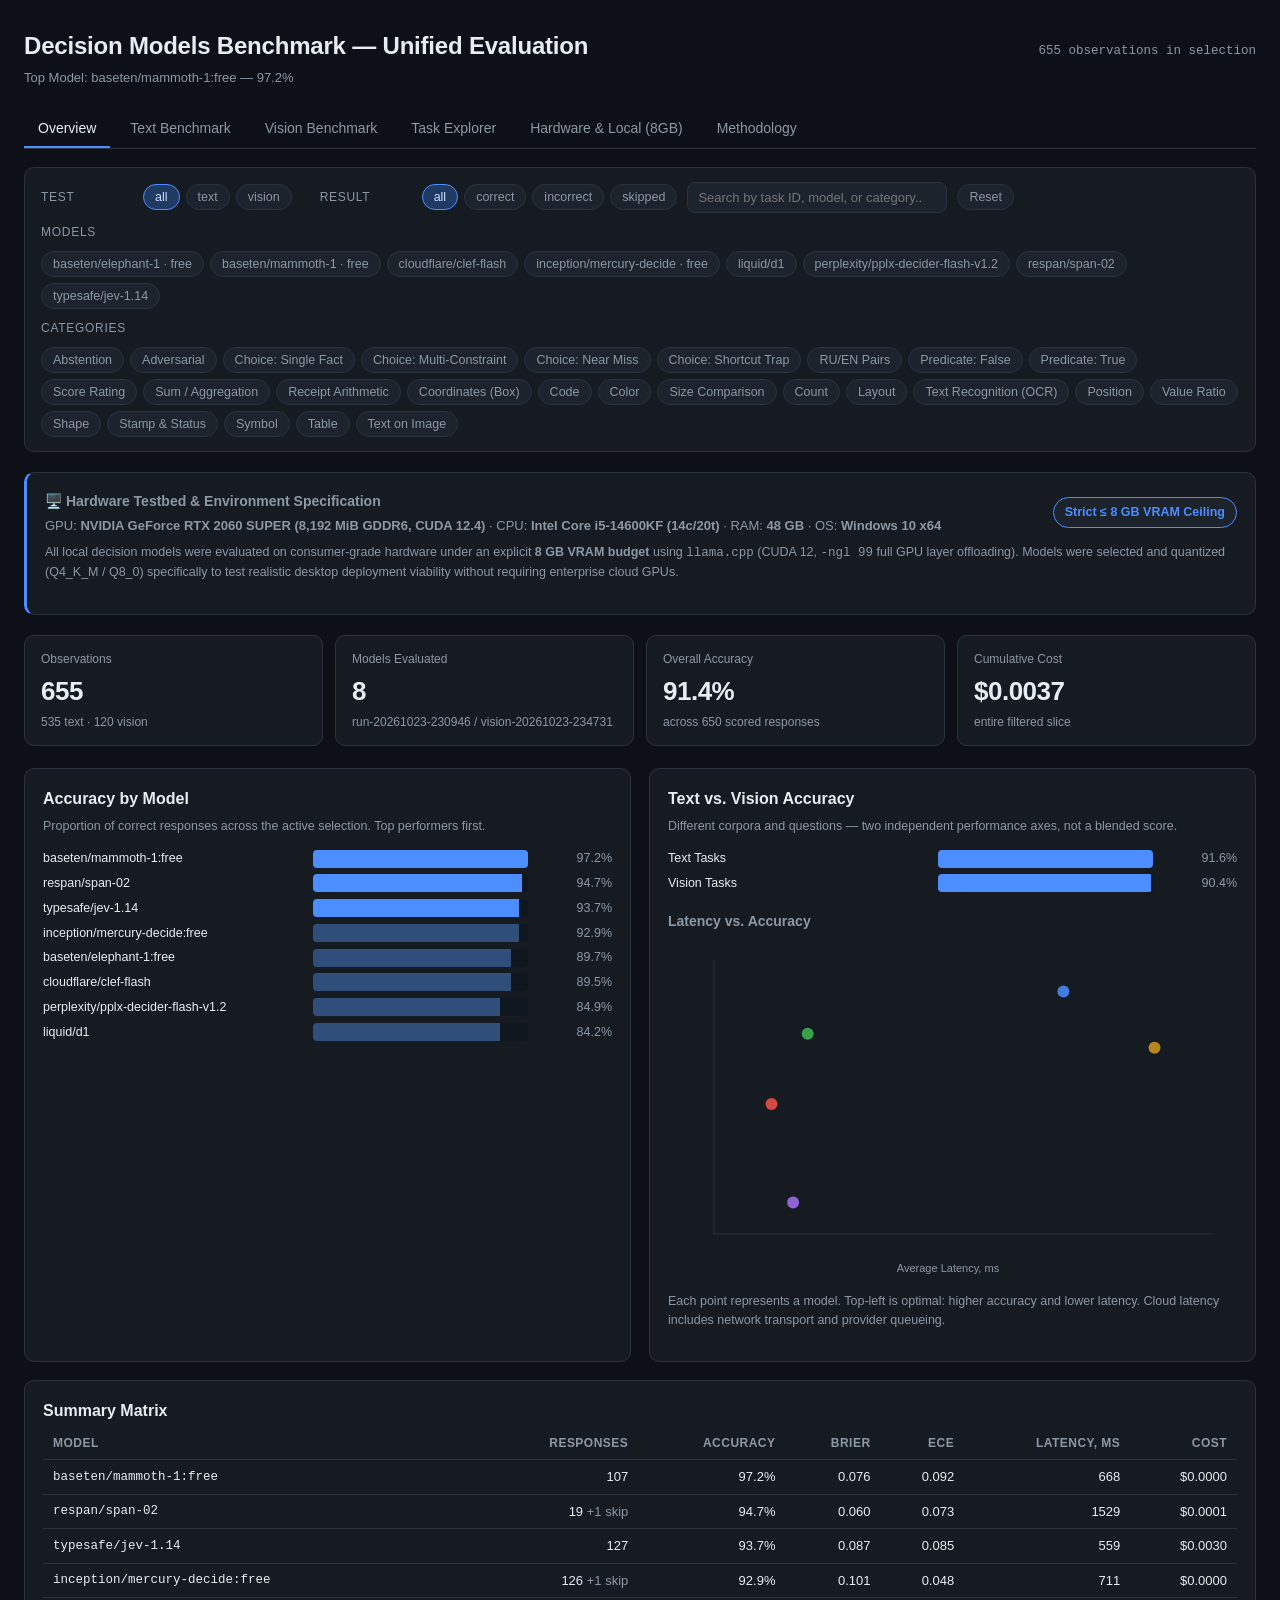
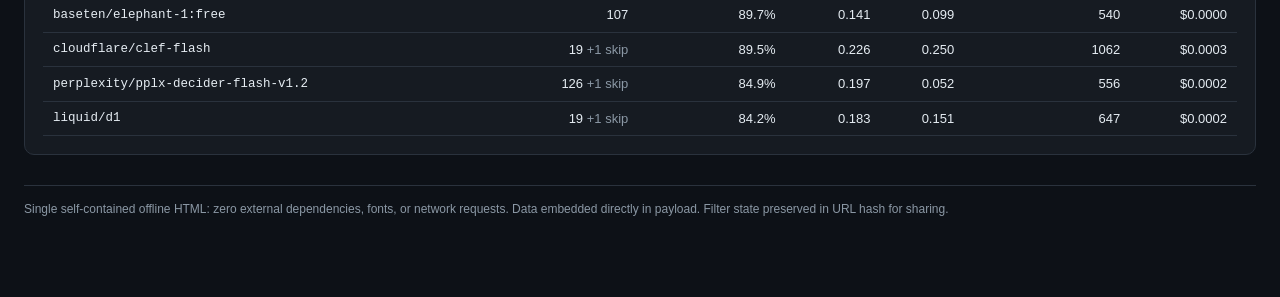
==== reports/index.html @ 8a58cbc9 "docs: correct OS specification to Windows 10 x64" ====
<!DOCTYPE html>
<html lang="en">
<head>
<meta charset="utf-8">
<meta name="viewport" content="width=device-width, initial-scale=1">
<title>Decision Models Benchmark — Evaluation Report</title>
<style>
:root {
  --bg: #0d1117;
  --panel: #161b22;
  --panel-2: #1c232c;
  --line: #2a323d;
  --text: #e6edf3;
  --muted: #8b98a5;
  --accent: #4c8dff;
  --good: #3fb950;
  --warn: #d29922;
  --bad: #f85149;
  --radius: 10px;
}

* { box-sizing: border-box; }

html, body {
  margin: 0;
  padding: 0;
  background: var(--bg);
  color: var(--text);
  font: 14px/1.5 -apple-system, "Segoe UI", Roboto, Arial, sans-serif;
}

a { color: var(--accent); }

.wrap { max-width: 1360px; margin: 0 auto; padding: 28px 24px 80px; }

header.top { display: flex; flex-wrap: wrap; gap: 16px; align-items: baseline; justify-content: space-between; }
h1 { font-size: 24px; margin: 0 0 4px; letter-spacing: -0.2px; }
.sub { color: var(--muted); font-size: 13px; }
.mono { font-family: ui-monospace, Consolas, monospace; font-size: 12.5px; }

nav.tabs { display: flex; flex-wrap: wrap; gap: 6px; margin: 22px 0 18px; border-bottom: 1px solid var(--line); }
nav.tabs button {
  background: none; border: 0; color: var(--muted); padding: 10px 14px;
  cursor: pointer; font-size: 14px; border-bottom: 2px solid transparent;
}
nav.tabs button:hover { color: var(--text); }
nav.tabs button.active { color: var(--text); border-bottom-color: var(--accent); }

section.view { display: none; }
section.view.active { display: block; }

.filters {
  background: var(--panel); border: 1px solid var(--line); border-radius: var(--radius);
  padding: 14px 16px; margin-bottom: 20px;
}
.frow { display: flex; flex-wrap: wrap; gap: 10px; align-items: center; margin-bottom: 10px; }
.frow:last-child { margin-bottom: 0; }
.flabel { color: var(--muted); font-size: 12px; text-transform: uppercase; letter-spacing: .06em; min-width: 92px; }

.chip {
  border: 1px solid var(--line); background: var(--panel-2); color: var(--muted);
  padding: 5px 11px; border-radius: 999px; cursor: pointer; font-size: 12.5px;
}
.chip:hover { color: var(--text); border-color: #3b4652; }
.chip.on { background: #1f3a63; border-color: var(--accent); color: #cfe0ff; }

input[type=search], select {
  background: var(--panel-2); border: 1px solid var(--line); color: var(--text);
  border-radius: 8px; padding: 7px 10px; font-size: 13px; outline: none;
}
input[type=search] { min-width: 260px; }
input[type=search]:focus { border-color: var(--accent); }

.kpis { display: grid; grid-template-columns: repeat(auto-fit, minmax(190px, 1fr)); gap: 12px; margin-bottom: 22px; }
.kpi { background: var(--panel); border: 1px solid var(--line); border-radius: var(--radius); padding: 14px 16px; }
.kpi .k { color: var(--muted); font-size: 12px; }
.kpi .v { font-size: 26px; font-weight: 600; margin-top: 4px; letter-spacing: -0.5px; }
.kpi .n { color: var(--muted); font-size: 12px; margin-top: 2px; }

.card { background: var(--panel); border: 1px solid var(--line); border-radius: var(--radius); padding: 18px; margin-bottom: 18px; }
.card h2 { font-size: 16px; margin: 0 0 4px; }
.card h3 { font-size: 14px; margin: 18px 0 8px; color: var(--muted); font-weight: 600; }
.card p.note { color: var(--muted); font-size: 12.5px; margin: 6px 0 14px; }

table { width: 100%; border-collapse: collapse; font-size: 13px; }
th, td { text-align: left; padding: 7px 10px; border-bottom: 1px solid var(--line); white-space: nowrap; }
th { color: var(--muted); font-weight: 600; font-size: 12px; text-transform: uppercase; letter-spacing: .04em; }
td.num, th.num { text-align: right; font-variant-numeric: tabular-nums; }
tr:hover td { background: #1a212a; }
.table-scroll { overflow-x: auto; }

.bar-row { display: grid; grid-template-columns: 260px 1fr 74px; gap: 10px; align-items: center; margin: 6px 0; }
.bar-label { color: var(--text); font-size: 12.5px; overflow: hidden; text-overflow: ellipsis; }
.bar-track { background: #10161d; border-radius: 4px; height: 18px; overflow: hidden; }
.bar-fill { height: 100%; background: linear-gradient(90deg, #2f6fde, #4c8dff); }
.bar-val { text-align: right; font-variant-numeric: tabular-nums; color: var(--muted); font-size: 12.5px; }

.pill { display: inline-block; padding: 2px 9px; border-radius: 999px; font-size: 11.5px; border: 1px solid transparent; }
.pill.ok { background: #10331b; color: #56d364; border-color: #1f6f34; }
.pill.fail { background: #3a1416; color: #ff7b72; border-color: #7a2126; }
.pill.skip { background: #2b2b1a; color: #d29922; border-color: #5a4a1a; }
.pill.neutral { background: #1c232c; color: var(--muted); border-color: var(--line); }

.claims-grid { display: grid; gap: 10px; }
.claim { border: 1px solid var(--line); border-radius: var(--radius); padding: 14px 16px; background: var(--panel-2); }
.claim .q { font-size: 13.5px; margin-bottom: 8px; }
.claim .q::before { content: "«"; color: var(--muted); }
.claim .q::after { content: "»"; color: var(--muted); }
.claim .ev { color: var(--muted); font-size: 12.5px; }
.claim .head { display: flex; gap: 10px; align-items: center; margin-bottom: 8px; flex-wrap: wrap; }

.legend { display: flex; gap: 14px; flex-wrap: wrap; color: var(--muted); font-size: 12px; margin-top: 8px; }
.legend i { display: inline-block; width: 10px; height: 10px; border-radius: 2px; margin-right: 5px; }

.two-col { display: grid; grid-template-columns: 1fr 1fr; gap: 18px; }
@media (max-width: 980px) { .two-col { grid-template-columns: 1fr; } .bar-row { grid-template-columns: 150px 1fr 64px; } }

.hm { font-variant-numeric: tabular-nums; text-align: center; border-radius: 3px; }
.hm-wrap td { padding: 5px 8px; }

.hm2 { width: 100%; table-layout: auto; }
.hm2 th { white-space: nowrap; padding: 8px 10px; }
.hm2 td { padding: 6px 10px; border-bottom: 1px solid var(--line); }
.hm2 td.hm-cat { color: var(--text); font-weight: 500; white-space: nowrap; width: 34%; }
.hm2 td.hm { text-align: center; font-variant-numeric: tabular-nums; color: #eef3f8; min-width: 64px; }
.hm2 td.hm-empty { color: var(--muted); background: transparent; }
.hm2 td.hm-avg { text-align: center; color: var(--muted); background: rgba(255,255,255,.03); font-weight: 600; }
.hm2 tbody tr:hover td { background-color: rgba(255,255,255,.04); }

.vtasks { display: grid; grid-template-columns: repeat(auto-fill, minmax(340px, 1fr)); gap: 14px; }
.vtask { background: var(--panel-2); border: 1px solid var(--line); border-radius: var(--radius); padding: 12px; }
.vtask img { width: 100%; display: block; border-radius: 6px; border: 1px solid var(--line); background: #fff; }
.vhead { display: flex; gap: 8px; align-items: center; margin-bottom: 8px; flex-wrap: wrap; }
.vq { font-size: 13px; margin: 10px 0 4px; }
.vgold { font-size: 12.5px; color: var(--muted); margin-bottom: 8px; }
.vgold b { color: var(--text); }
.vres { display: flex; flex-direction: column; gap: 3px; border-top: 1px solid var(--line); padding-top: 8px; }
.vrow { display: grid; grid-template-columns: 1fr 24px 40px 1.1fr; gap: 6px; align-items: center; font-size: 12px; }
.vm { color: var(--muted); overflow: hidden; text-overflow: ellipsis; white-space: nowrap; }
.vc { text-align: right; color: var(--muted); font-variant-numeric: tabular-nums; }
.vp { color: #c9d4df; font-size: 11.5px; overflow: hidden; text-overflow: ellipsis; white-space: nowrap; }

ul.tight { margin: 8px 0 0 18px; padding: 0; }
ul.tight li { margin: 4px 0; color: #c9d4df; }

footer { color: var(--muted); font-size: 12px; margin-top: 30px; border-top: 1px solid var(--line); padding-top: 14px; }

</style>
</head>
<body>
<div class="wrap">

  <header class="top">
    <div>
      <h1>Decision Models Benchmark — Unified Evaluation</h1>
      <div class="sub" id="overview-sub">107 Text &amp; 20 Vision Tasks · Cloud API vs. Local llama.cpp (8 GB VRAM Budget)</div>
    </div>
    <div class="sub mono" id="f-summary"></div>
  </header>

  <nav class="tabs">
    <button data-view="overview" class="active">Overview</button>
    <button data-view="text">Text Benchmark</button>
    <button data-view="vision">Vision Benchmark</button>
    <button data-view="explore">Task Explorer</button>
    <button data-view="local">Hardware &amp; Local (8GB)</button>
    <button data-view="methods">Methodology</button>
  </nav>

  <div class="filters">
    <div class="frow"><span class="flabel">Test</span><div id="f-test" style="display:flex;gap:6px;flex-wrap:wrap"></div>
      <span class="flabel" style="margin-left:18px">Result</span><div id="f-out" style="display:flex;gap:6px;flex-wrap:wrap"></div>
      <input type="search" id="f-q" placeholder="Search by task ID, model, or category...">
      <button class="chip" id="f-reset">Reset</button>
    </div>
    <div class="frow"><span class="flabel">Models</span><div id="f-models" style="display:flex;gap:6px;flex-wrap:wrap"></div></div>
    <div class="frow"><span class="flabel">Categories</span><div id="f-cats" style="display:flex;gap:6px;flex-wrap:wrap"></div></div>
  </div>

  <!-- ------------------------------------------------------------- overview -->
  <section class="view active" id="v-overview">
    <!-- Hardware Specification Callout -->
    <div class="card" style="margin-bottom: 20px; border-left: 3px solid var(--accent)">
      <div style="display:flex;justify-content:space-between;align-items:center;flex-wrap:wrap;gap:12px">
        <div>
          <h3 style="margin:0 0 4px">🖥️ Hardware Testbed &amp; Environment Specification</h3>
          <div class="sub">GPU: <b>NVIDIA GeForce RTX 2060 SUPER (8,192 MiB GDDR6, CUDA 12.4)</b> · CPU: <b>Intel Core i5-14600KF (14c/20t)</b> · RAM: <b>48 GB</b> · OS: <b>Windows 10 x64</b></div>
        </div>
        <span class="chip" style="border-color:var(--accent);color:var(--accent);font-weight:600">Strict ≤ 8 GB VRAM Ceiling</span>
      </div>
      <p class="note" style="margin-top:8px">All local decision models were evaluated on consumer-grade hardware under an explicit <b>8 GB VRAM budget</b> using <code>llama.cpp</code> (CUDA 12, <code>-ngl 99</code> full GPU layer offloading). Models were selected and quantized (Q4_K_M / Q8_0) specifically to test realistic desktop deployment viability without requiring enterprise cloud GPUs.</p>
    </div>

    <div class="kpis" id="kpis"></div>
    <div class="two-col">
      <div class="card">
        <h2>Accuracy by Model</h2>
        <p class="note">Proportion of correct responses across the active selection. Top performers first.</p>
        <div id="chart-acc"></div>
      </div>
      <div class="card">
        <h2>Text vs. Vision Accuracy</h2>
        <p class="note">Different corpora and questions — two independent performance axes, not a blended score.</p>
        <div id="chart-test"></div>
        <h3>Latency vs. Accuracy</h3>
        <div id="scatter"></div>
      </div>
    </div>
    <div class="card">
      <h2>Summary Matrix</h2>
      <div id="table-models"></div>
    </div>
  </section>

  <!-- ----------------------------------------------------------------- text -->
  <section class="view" id="v-text">
    <div class="card">
      <h2>Text Model Summary: Cloud &amp; Local</h2>
      <p class="note">Direct comparison of 5 cloud and 10 local models on an identical 107-task corpus. Local models are marked as (local) and benchmarked on RTX 2060 SUPER 8GB.</p>
      <div id="text-models-table"></div>
    </div>
    <div class="card">
      <h2>Category Reference</h2>
      <p class="note">Each category isolates a specific decision primitive or failure mode rather than a broad subject topic.</p>
      <div id="catkey"></div>
    </div>
    <div class="card">
      <div style="display:flex;justify-content:space-between;align-items:center;flex-wrap:wrap;gap:10px;margin-bottom:8px">
        <h2 style="margin:0">Accuracy by Category (Heatmap)</h2>
        <div id="heat-filter" style="display:flex;gap:6px"></div>
      </div>
      <p class="note">Cell numbers indicate percentage accuracy; background saturation indicates relative score. Cloud and local models aligned side-by-side.</p>
      <div id="heat"></div>
    </div>
    <div class="two-col">
      <div class="card">
        <h2>Probability Calibration</h2>
        <div id="calib"></div>
      </div>
      <div class="card">
        <h2>Score Axis: Deviation from Rubric</h2>
        <div id="bias"></div>
        <p class="note">Models consistently demonstrate a 0.1–0.3 level bias toward the center of the ordinal 0–4 scale.</p>
      </div>
    </div>
    <div class="card">
      <h2>Paired Model Comparisons (Bootstrap)</h2>
      <div id="cmp"></div>
    </div>
  </section>

  <!-- --------------------------------------------------------------- vision -->
  <section class="view" id="v-vision">
    <div class="card">
      <div style="display:flex;justify-content:space-between;align-items:center;flex-wrap:wrap;gap:10px;margin-bottom:8px">
        <h2 style="margin:0">Vision Models Summary</h2>
        <div id="vmodels-filter" style="display:flex;gap:6px"></div>
      </div>
      <p class="note">6 cloud and 6 local models evaluated on 20 ladder tasks. Local models are labeled (local). "+1 skip" denotes the box-coordinates task (supported only by Jev).</p>
      <div id="vmodels"></div>
    </div>
    <div class="two-col">
      <div class="card">
        <h2>Accuracy across Ladder Levels</h2>
        <p class="note">L1 (single salient object) through L5 (dense scene reasoning, code bug, arithmetic). Direct cloud vs. local comparison.</p>
        <div id="vlvl"></div>
      </div>
      <div class="card">
        <h2>Box Coordinate Primitive</h2>
        <div id="box"></div>
        <p class="note">Intersection over Union (IoU) evaluated against exact synthetic ground truth coordinates.</p>
      </div>
    </div>
    <div class="card">
      <h2>Visual Task Inspection Cards</h2>
      <p class="note">Under each image: prompt question, ground truth answer, and individual model predictions: ✓/✗, confidence, and error output.</p>
      <div class="vtasks" id="vtasks"></div>
    </div>
    <div class="card">
      <h2>Empirical Task Difficulty</h2>
      <div id="vdiff"></div>
    </div>
  </section>

  <!-- -------------------------------------------------------------- explore -->
  <section class="view" id="v-explore">
    <div class="card">
      <h2>All Observations</h2>
      <p class="note" id="explore-count"></p>
      <div id="explore-table"></div>
    </div>
  </section>

  <!-- ---------------------------------------------------------------- local -->
  <section class="view" id="v-local">
    <div class="card">
      <h2>Local Deployment: 10 Models on RTX 2060 SUPER (8 GB VRAM Limit)</h2>
      <p class="note">Evaluated on identical corpora (107 text + 20 vision tasks) using <code>llama.cpp</code> (CUDA 12 build, offloading all layers with <code>-ngl 99</code>). GPU warmed up prior to measurements, cold runs excluded. Accuracy is deterministic; wall-clock latency measured under dedicated GPU load.</p>
      <div id="local-table"></div>
    </div>
    <div class="two-col">
      <div class="card">
        <h2>Local Text Accuracy &amp; VRAM</h2>
        <div id="local-chart"></div>
      </div>
      <div class="card">
        <h2>Local Vision Accuracy &amp; VRAM</h2>
        <div id="local-vchart"></div>
      </div>
    </div>
    <div class="card">
      <h2>Cloud Baselines on the Same Corpora</h2>
      <div id="local-cloud"></div>
      <p class="note">Text ceiling: 0.972 (mammoth-1) vs. best local 0.869 (vllm-d3-flash, −10.3 pp). Vision ceiling: 0.947 (span-02 / pplx-decider) vs. best local 0.895 (vllm-d3-flash / Clef-Flash, −5.2 pp). Local models incur zero token costs, complete data privacy, and predictable low-latency inference.</p>
    </div>
  </section>

  <!-- -------------------------------------------------------------- methods -->
  <section class="view" id="v-methods">
    <div class="card">
      <h2>Evaluation Metrics</h2>
      <ul class="tight">
        <li><b>Accuracy</b> — proportion of tasks where the argmax selected option matched the ground truth label. For binary predicates (noul), threshold is 0.5; for ordinal scores, rounded to the nearest level.</li>
        <li><b>Brier Score</b> — mean squared error across the full probability distribution vector.</li>
        <li><b>Expected Calibration Error (ECE)</b> — 10-bin weighted absolute gap between model confidence and empirical accuracy.</li>
        <li><b>p(gold)</b> — probability mass allocated to the true gold option (directly informs Brier and NLL).</li>
        <li><b>Latency (p50)</b> — end-to-end wall-clock latency in milliseconds. Cloud metrics include OpenRouter transport and provider queueing; local metrics measure dedicated GPU inference.</li>
        <li><b>Cost</b> — cumulative cost based on reported token usage.</li>
      </ul>
      <h3>Limitations &amp; Boundary Conditions</h3>
      <ul class="tight">
        <li>Text Corpus: 107 tasks. A difference under ~10 percentage points is not statistically resolvable at n=107 (paired bootstrap CIs are reported).</li>
        <li>Vision Corpus: 20 ladder tasks (4 per level). Each task represents 25% of its level score.</li>
        <li>Local Hardware Limit: Tested strictly within an 8 GB VRAM budget on consumer hardware.</li>
        <li>Ground truth labels are analytically authored with written rationales, not crowdsourced.</li>
        <li>Third-party leaderboard scores (Jev Decision Index, S1MB) measure different splits and cannot be directly equated with argmax task accuracy.</li>
      </ul>
    </div>
    <div class="card">
      <h2>Self-Verification Suite</h2>
      <div id="verify"></div>
    </div>
    <div class="card">
      <h2>OpenRouter Decision Models Catalog</h2>
      <div id="catalog"></div>
    </div>
    <div class="card">
      <h2>Data Provenance &amp; Hashes</h2>
      <div id="meta"></div>
    </div>
  </section>

  <footer>
    Single self-contained offline HTML: zero external dependencies, fonts, or network requests. Data embedded directly in payload. Filter state preserved in URL hash for sharing.
  </footer>
</div>

<script id="payload" type="application/json">{"meta":{"built_at":"2026-10-23T23:48:21","sources":{"text":"run-20261023-230946","vision":"vision-20261023-234731"},"source_sha256":{"text_raw":"dc46e6674f87af96","vision_raw":"4a0388405c57bce9"},"counts":{"observations":655,"models":8,"tasks":127}},"models":[{"slug":"baseten/elephant-1:free","test":"text","tier":"free","price_in":0.0,"modalities":["text"],"ctx":16384},{"slug":"baseten/mammoth-1:free","test":"text","tier":"free","price_in":0.0,"modalities":["text"],"ctx":16384},{"slug":"cloudflare/clef-flash","test":"vision","tier":"paid","price_in":3.8e-08,"modalities":["text","image"],"ctx":24576},{"slug":"inception/mercury-decide:free","test":"text","tier":"free","price_in":0.0,"modalities":["text","image"],"ctx":65536},{"slug":"liquid/d1","test":"vision","tier":"paid","price_in":2e-08,"modalities":["text","image"],"ctx":65536},{"slug":"perplexity/pplx-decider-flash-v1.2","test":"text","tier":"paid","price_in":1e-08,"modalities":["text","image"],"ctx":262144},{"slug":"respan/span-02","test":"vision","tier":"paid","price_in":1e-08,"modalities":["text","image"],"ctx":131072},{"slug":"typesafe/jev-1.14","test":"text","tier":"paid","price_in":4.2e-08,"modalities":["text","image"],"ctx":262144}],"observations":[{"id":"text|baseten/elephant-1:free|AB-001","test":"text","model":"baseten/elephant-1:free","task":"AB-001","cat":"abstention","level":0,"lang":"ru","diff":"hard","ok":0,"p":0.171638,"b":1.078574,"conf":0.452399,"lat":563.0,"cost":0.0,"skip":false,"pred":"partial_data","gold":"insufficient_data"},{"id":"text|baseten/elephant-1:free|AB-002","test":"text","model":"baseten/elephant-1:free","task":"AB-002","cat":"abstention","level":0,"lang":"ru","diff":"hard","ok":1,"p":0.888718,"b":0.021329,"conf":0.851624,"lat":500.0,"cost":0.0,"skip":false,"pred":"insufficient_data","gold":"insufficient_data"},{"id":"text|baseten/elephant-1:free|AB-003","test":"text","model":"baseten/elephant-1:free","task":"AB-003","cat":"abstention","level":0,"lang":"ru","diff":"hard","ok":1,"p":0.927705,"b":0.00719,"conf":0.903606,"lat":532.0,"cost":0.0,"skip":false,"pred":"insufficient_data","gold":"insufficient_data"},{"id":"text|baseten/elephant-1:free|AB-004","test":"text","model":"baseten/elephant-1:free","task":"AB-004","cat":"abstention","level":0,"lang":"ru","diff":"hard","ok":1,"p":0.990165,"b":0.00013,"conf":0.986887,"lat":562.0,"cost":0.0,"skip":false,"pred":"insufficient_data","gold":"insufficient_data"},{"id":"text|baseten/elephant-1:free|AB-005","test":"text","model":"baseten/elephant-1:free","task":"AB-005","cat":"abstention","level":0,"lang":"ru","diff":"hard","ok":1,"p":0.967544,"b":0.001583,"conf":0.951315,"lat":578.0,"cost":0.0,"skip":false,"pred":"insufficient_data","gold":"insufficient_data"},{"id":"text|baseten/elephant-1:free|AB-006","test":"text","model":"baseten/elephant-1:free","task":"AB-006","cat":"abstention","level":0,"lang":"ru","diff":"hard","ok":1,"p":0.998262,"b":4e-06,"conf":0.997682,"lat":516.0,"cost":0.0,"skip":false,"pred":"insufficient_data","gold":"insufficient_data"},{"id":"text|baseten/elephant-1:free|AB-007","test":"text","model":"baseten/elephant-1:free","task":"AB-007","cat":"abstention","level":0,"lang":"ru","diff":"hard","ok":1,"p":0.940635,"b":0.004704,"conf":0.920847,"lat":484.0,"cost":0.0,"skip":false,"pred":"insufficient_data","gold":"insufficient_data"},{"id":"text|baseten/elephant-1:free|AB-008","test":"text","model":"baseten/elephant-1:free","task":"AB-008","cat":"abstention","level":0,"lang":"ru","diff":"hard","ok":1,"p":0.896853,"b":0.014527,"conf":0.86247,"lat":578.0,"cost":0.0,"skip":false,"pred":"insufficient_data","gold":"insufficient_data"},{"id":"text|baseten/elephant-1:free|AB-009","test":"text","model":"baseten/elephant-1:free","task":"AB-009","cat":"abstention","level":0,"lang":"ru","diff":"hard","ok":0,"p":0.194609,"b":1.127377,"conf":0.581891,"lat":515.0,"cost":0.0,"skip":false,"pred":"schema_drift","gold":"insufficient_data"},{"id":"text|baseten/elephant-1:free|AD-001","test":"text","model":"baseten/elephant-1:free","task":"AD-001","cat":"adversarial","level":0,"lang":"ru","diff":"hard","ok":1,"p":0.964456,"b":0.00178,"conf":0.952608,"lat":531.0,"cost":0.0,"skip":false,"pred":"frontend","gold":"frontend"},{"id":"text|baseten/elephant-1:free|AD-002","test":"text","model":"baseten/elephant-1:free","task":"AD-002","cat":"adversarial","level":0,"lang":"ru","diff":"hard","ok":1,"p":0.996668,"b":1.5e-05,"conf":0.995557,"lat":516.0,"cost":0.0,"skip":false,"pred":"exchange","gold":"exchange"},{"id":"text|baseten/elephant-1:free|AD-003","test":"text","model":"baseten/elephant-1:free","task":"AD-003","cat":"adversarial","level":0,"lang":"ru","diff":"hard","ok":1,"p":0.995863,"b":2.5e-05,"conf":0.994483,"lat":578.0,"cost":0.0,"skip":false,"pred":"39900","gold":"39900"},{"id":"text|baseten/elephant-1:free|AD-004","test":"text","model":"baseten/elephant-1:free","task":"AD-004","cat":"adversarial","level":0,"lang":"ru","diff":"hard","ok":1,"p":0.999333,"b":1e-06,"conf":0.999111,"lat":516.0,"cost":0.0,"skip":false,"pred":"2100","gold":"2100"},{"id":"text|baseten/elephant-1:free|AD-005","test":"text","model":"baseten/elephant-1:free","task":"AD-005","cat":"adversarial","level":0,"lang":"ru","diff":"hard","ok":1,"p":0.952285,"b":0.004553,"conf":0.90457,"lat":547.0,"cost":0.0,"skip":false,"pred":"yes","gold":"yes"},{"id":"text|baseten/elephant-1:free|AD-006","test":"text","model":"baseten/elephant-1:free","task":"AD-006","cat":"adversarial","level":0,"lang":"ru","diff":"hard","ok":1,"p":0.999893,"b":0.0,"conf":0.999858,"lat":547.0,"cost":0.0,"skip":false,"pred":"phishing","gold":"phishing"},{"id":"text|baseten/elephant-1:free|AD-007","test":"text","model":"baseten/elephant-1:free","task":"AD-007","cat":"adversarial","level":0,"lang":"ru","diff":"hard","ok":1,"p":0.816272,"b":0.056436,"conf":0.755029,"lat":500.0,"cost":0.0,"skip":false,"pred":"other","gold":"other"},{"id":"text|baseten/elephant-1:free|AD-008","test":"text","model":"baseten/elephant-1:free","task":"AD-008","cat":"adversarial","level":0,"lang":"ru","diff":"hard","ok":1,"p":0.960881,"b":0.00153,"conf":0.960881,"lat":547.0,"cost":0.0,"skip":false,"pred":1.0,"gold":true},{"id":"text|baseten/elephant-1:free|CH-001","test":"text","model":"baseten/elephant-1:free","task":"CH-001","cat":"choice_fact","level":0,"lang":"ru","diff":"easy","ok":1,"p":0.705333,"b":0.127946,"conf":0.656222,"lat":594.0,"cost":0.0,"skip":false,"pred":"valid_payload","gold":"valid_payload"},{"id":"text|baseten/elephant-1:free|CH-002","test":"text","model":"baseten/elephant-1:free","task":"CH-002","cat":"choice_fact","level":0,"lang":"ru","diff":"easy","ok":1,"p":0.980761,"b":0.000615,"conf":0.977554,"lat":532.0,"cost":0.0,"skip":false,"pred":"captcha","gold":"captcha"},{"id":"text|baseten/elephant-1:free|CH-003","test":"text","model":"baseten/elephant-1:free","task":"CH-003","cat":"choice_fact","level":0,"lang":"ru","diff":"easy","ok":1,"p":0.989178,"b":0.000142,"conf":0.987374,"lat":547.0,"cost":0.0,"skip":false,"pred":"soft_ban","gold":"soft_ban"},{"id":"text|baseten/elephant-1:free|CH-004","test":"text","model":"baseten/elephant-1:free","task":"CH-004","cat":"choice_fact","level":0,"lang":"ru","diff":"easy","ok":1,"p":0.614653,"b":0.210484,"conf":0.550428,"lat":563.0,"cost":0.0,"skip":false,"pred":"entity_not_found","gold":"entity_not_found"},{"id":"text|baseten/elephant-1:free|CH-005","test":"text","model":"baseten/elephant-1:free","task":"CH-005","cat":"choice_fact","level":0,"lang":"ru","diff":"medium","ok":1,"p":0.994166,"b":6.3e-05,"conf":0.993194,"lat":515.0,"cost":0.0,"skip":false,"pred":"partial_data","gold":"partial_data"},{"id":"text|baseten/elephant-1:free|CH-006","test":"text","model":"baseten/elephant-1:free","task":"CH-006","cat":"choice_fact","level":0,"lang":"ru","diff":"easy","ok":1,"p":0.913863,"b":0.012376,"conf":0.899507,"lat":516.0,"cost":0.0,"skip":false,"pred":"schema_drift","gold":"schema_drift"},{"id":"text|baseten/elephant-1:free|CH-007","test":"text","model":"baseten/elephant-1:free","task":"CH-007","cat":"choice_fact","level":0,"lang":"ru","diff":"medium","ok":1,"p":0.995176,"b":3e-05,"conf":0.994372,"lat":500.0,"cost":0.0,"skip":false,"pred":"auth_required","gold":"auth_required"},{"id":"text|baseten/elephant-1:free|CH-008","test":"text","model":"baseten/elephant-1:free","task":"CH-008","cat":"choice_fact","level":0,"lang":"ru","diff":"medium","ok":1,"p":0.951923,"b":0.003337,"conf":0.94391,"lat":547.0,"cost":0.0,"skip":false,"pred":"soft_ban","gold":"soft_ban"},{"id":"text|baseten/elephant-1:free|CH-009","test":"text","model":"baseten/elephant-1:free","task":"CH-009","cat":"choice_fact","level":0,"lang":"ru","diff":"hard","ok":1,"p":0.685179,"b":0.140157,"conf":0.632708,"lat":516.0,"cost":0.0,"skip":false,"pred":"valid_payload","gold":"valid_payload"},{"id":"text|baseten/elephant-1:free|CH-010","test":"text","model":"baseten/elephant-1:free","task":"CH-010","cat":"choice_fact","level":0,"lang":"ru","diff":"medium","ok":1,"p":0.966669,"b":0.001653,"conf":0.961113,"lat":516.0,"cost":0.0,"skip":false,"pred":"soft_ban","gold":"soft_ban"},{"id":"text|baseten/elephant-1:free|CH-011","test":"text","model":"baseten/elephant-1:free","task":"CH-011","cat":"choice_fact","level":0,"lang":"ru","diff":"medium","ok":1,"p":0.665748,"b":0.146532,"conf":0.61004,"lat":469.0,"cost":0.0,"skip":false,"pred":"valid_payload","gold":"valid_payload"},{"id":"text|baseten/elephant-1:free|CH-012","test":"text","model":"baseten/elephant-1:free","task":"CH-012","cat":"choice_fact","level":0,"lang":"ru","diff":"hard","ok":1,"p":0.972383,"b":0.001207,"conf":0.96778,"lat":531.0,"cost":0.0,"skip":false,"pred":"schema_drift","gold":"schema_drift"},{"id":"text|baseten/elephant-1:free|CH-013","test":"text","model":"baseten/elephant-1:free","task":"CH-013","cat":"choice_near_miss","level":0,"lang":"ru","diff":"medium","ok":1,"p":0.994881,"b":4.7e-05,"conf":0.993175,"lat":515.0,"cost":0.0,"skip":false,"pred":"34800","gold":"34800"},{"id":"text|baseten/elephant-1:free|CH-014","test":"text","model":"baseten/elephant-1:free","task":"CH-014","cat":"choice_near_miss","level":0,"lang":"ru","diff":"hard","ok":1,"p":0.978814,"b":0.000651,"conf":0.971752,"lat":500.0,"cost":0.0,"skip":false,"pred":"3980","gold":"3980"},{"id":"text|baseten/elephant-1:free|CH-015","test":"text","model":"baseten/elephant-1:free","task":"CH-015","cat":"choice_near_miss","level":0,"lang":"ru","diff":"medium","ok":0,"p":0.322979,"b":0.706894,"conf":0.259069,"lat":547.0,"cost":0.0,"skip":false,"pred":"overflow_y","gold":"overflow_x"},{"id":"text|baseten/elephant-1:free|CH-016","test":"text","model":"baseten/elephant-1:free","task":"CH-016","cat":"choice_near_miss","level":0,"lang":"ru","diff":"hard","ok":1,"p":0.99355,"b":5.8e-05,"conf":0.9914,"lat":563.0,"cost":0.0,"skip":false,"pred":"2","gold":"2"},{"id":"text|baseten/elephant-1:free|CH-017","test":"text","model":"baseten/elephant-1:free","task":"CH-017","cat":"choice_near_miss","level":0,"lang":"ru","diff":"medium","ok":1,"p":0.502788,"b":0.362983,"conf":0.33705,"lat":515.0,"cost":0.0,"skip":false,"pred":"fast_worker","gold":"fast_worker"},{"id":"text|baseten/elephant-1:free|CH-018","test":"text","model":"baseten/elephant-1:free","task":"CH-018","cat":"choice_near_miss","level":0,"lang":"ru","diff":"hard","ok":1,"p":0.662328,"b":0.169214,"conf":0.54977,"lat":500.0,"cost":0.0,"skip":false,"pred":"ask_reshoot","gold":"ask_reshoot"},{"id":"text|baseten/elephant-1:free|CH-019","test":"text","model":"baseten/elephant-1:free","task":"CH-019","cat":"choice_near_miss","level":0,"lang":"ru","diff":"medium","ok":1,"p":0.992036,"b":0.000113,"conf":0.989381,"lat":515.0,"cost":0.0,"skip":false,"pred":"destructive","gold":"destructive"},{"id":"text|baseten/elephant-1:free|CH-020","test":"text","model":"baseten/elephant-1:free","task":"CH-020","cat":"choice_near_miss","level":0,"lang":"ru","diff":"hard","ok":1,"p":0.998825,"b":2e-06,"conf":0.998433,"lat":563.0,"cost":0.0,"skip":false,"pred":"disabled_bg","gold":"disabled_bg"},{"id":"text|baseten/elephant-1:free|CH-021","test":"text","model":"baseten/elephant-1:free","task":"CH-021","cat":"choice_near_miss","level":0,"lang":"ru","diff":"hard","ok":1,"p":0.689675,"b":0.156893,"conf":0.586233,"lat":594.0,"cost":0.0,"skip":false,"pred":"b_fresh","gold":"b_fresh"},{"id":"text|baseten/elephant-1:free|CH-022","test":"text","model":"baseten/elephant-1:free","task":"CH-022","cat":"choice_near_miss","level":0,"lang":"ru","diff":"medium","ok":1,"p":0.786193,"b":0.078796,"conf":0.714924,"lat":531.0,"cost":0.0,"skip":false,"pred":"account","gold":"account"},{"id":"text|baseten/elephant-1:free|CH-023","test":"text","model":"baseten/elephant-1:free","task":"CH-023","cat":"choice_near_miss","level":0,"lang":"ru","diff":"hard","ok":1,"p":0.999729,"b":0.0,"conf":0.999638,"lat":500.0,"cost":0.0,"skip":false,"pred":"loop","gold":"loop"},{"id":"text|baseten/elephant-1:free|CH-024","test":"text","model":"baseten/elephant-1:free","task":"CH-024","cat":"choice_near_miss","level":0,"lang":"ru","diff":"medium","ok":1,"p":0.950825,"b":0.003266,"conf":0.934433,"lat":578.0,"cost":0.0,"skip":false,"pred":"max_width","gold":"max_width"},{"id":"text|baseten/elephant-1:free|CH-025","test":"text","model":"baseten/elephant-1:free","task":"CH-025","cat":"choice_multiconstraint","level":0,"lang":"ru","diff":"hard","ok":0,"p":0.16506,"b":1.387393,"conf":0.774426,"lat":484.0,"cost":0.0,"skip":false,"pred":"P3","gold":"P2"},{"id":"text|baseten/elephant-1:free|CH-026","test":"text","model":"baseten/elephant-1:free","task":"CH-026","cat":"choice_multiconstraint","level":0,"lang":"ru","diff":"hard","ok":1,"p":0.994845,"b":4.4e-05,"conf":0.993127,"lat":1578.0,"cost":0.0,"skip":false,"pred":"B","gold":"B"},{"id":"text|baseten/elephant-1:free|CH-027","test":"text","model":"baseten/elephant-1:free","task":"CH-027","cat":"choice_multiconstraint","level":0,"lang":"ru","diff":"hard","ok":1,"p":0.673106,"b":0.208453,"conf":0.564141,"lat":485.0,"cost":0.0,"skip":false,"pred":"delete","gold":"delete"},{"id":"text|baseten/elephant-1:free|CH-028","test":"text","model":"baseten/elephant-1:free","task":"CH-028","cat":"choice_multiconstraint","level":0,"lang":"ru","diff":"medium","ok":1,"p":0.926279,"b":0.007873,"conf":0.901705,"lat":594.0,"cost":0.0,"skip":false,"pred":"1","gold":"1"},{"id":"text|baseten/elephant-1:free|CH-029","test":"text","model":"baseten/elephant-1:free","task":"CH-029","cat":"choice_multiconstraint","level":0,"lang":"ru","diff":"hard","ok":1,"p":0.92765,"b":0.010295,"conf":0.891475,"lat":547.0,"cost":0.0,"skip":false,"pred":"deny","gold":"deny"},{"id":"text|baseten/elephant-1:free|CH-030","test":"text","model":"baseten/elephant-1:free","task":"CH-030","cat":"choice_multiconstraint","level":0,"lang":"ru","diff":"hard","ok":1,"p":0.914143,"b":0.014503,"conf":0.885524,"lat":547.0,"cost":0.0,"skip":false,"pred":"duplicate","gold":"duplicate"},{"id":"text|baseten/elephant-1:free|CH-031","test":"text","model":"baseten/elephant-1:free","task":"CH-031","cat":"choice_multiconstraint","level":0,"lang":"ru","diff":"medium","ok":1,"p":0.984972,"b":0.000328,"conf":0.979962,"lat":500.0,"cost":0.0,"skip":false,"pred":"answer_self","gold":"answer_self"},{"id":"text|baseten/elephant-1:free|CH-032","test":"text","model":"baseten/elephant-1:free","task":"CH-032","cat":"choice_multiconstraint","level":0,"lang":"ru","diff":"hard","ok":1,"p":0.998165,"b":6e-06,"conf":0.997553,"lat":500.0,"cost":0.0,"skip":false,"pred":"mid","gold":"mid"},{"id":"text|baseten/elephant-1:free|CH-033","test":"text","model":"baseten/elephant-1:free","task":"CH-033","cat":"choice_shortcut_trap","level":0,"lang":"ru","diff":"hard","ok":1,"p":0.957453,"b":0.002844,"conf":0.943271,"lat":563.0,"cost":0.0,"skip":false,"pred":"refund","gold":"refund"},{"id":"text|baseten/elephant-1:free|CH-034","test":"text","model":"baseten/elephant-1:free","task":"CH-034","cat":"choice_shortcut_trap","level":0,"lang":"ru","diff":"hard","ok":0,"p":0.403679,"b":0.60352,"conf":0.410689,"lat":500.0,"cost":0.0,"skip":false,"pred":"soft_ban","gold":"partial_data"},{"id":"text|baseten/elephant-1:free|CH-035","test":"text","model":"baseten/elephant-1:free","task":"CH-035","cat":"choice_shortcut_trap","level":0,"lang":"ru","diff":"hard","ok":1,"p":0.981706,"b":0.00045,"conf":0.975608,"lat":500.0,"cost":0.0,"skip":false,"pred":"disabled_attr","gold":"disabled_attr"},{"id":"text|baseten/elephant-1:free|CH-036","test":"text","model":"baseten/elephant-1:free","task":"CH-036","cat":"choice_shortcut_trap","level":0,"lang":"ru","diff":"hard","ok":1,"p":0.970764,"b":0.001354,"conf":0.961019,"lat":593.0,"cost":0.0,"skip":false,"pred":"wrong_pm","gold":"wrong_pm"},{"id":"text|baseten/elephant-1:free|CH-037","test":"text","model":"baseten/elephant-1:free","task":"CH-037","cat":"choice_shortcut_trap","level":0,"lang":"ru","diff":"hard","ok":1,"p":0.948238,"b":0.003997,"conf":0.930984,"lat":531.0,"cost":0.0,"skip":false,"pred":"webhook","gold":"webhook"},{"id":"text|baseten/elephant-1:free|CH-038","test":"text","model":"baseten/elephant-1:free","task":"CH-038","cat":"choice_shortcut_trap","level":0,"lang":"ru","diff":"hard","ok":1,"p":0.865394,"b":0.028119,"conf":0.820525,"lat":578.0,"cost":0.0,"skip":false,"pred":"howto_address","gold":"howto_address"},{"id":"text|baseten/elephant-1:free|CH-039","test":"text","model":"baseten/elephant-1:free","task":"CH-039","cat":"choice_shortcut_trap","level":0,"lang":"ru","diff":"hard","ok":1,"p":0.993387,"b":6e-05,"conf":0.991182,"lat":516.0,"cost":0.0,"skip":false,"pred":"no_escape","gold":"no_escape"},{"id":"text|baseten/elephant-1:free|CH-040","test":"text","model":"baseten/elephant-1:free","task":"CH-040","cat":"choice_shortcut_trap","level":0,"lang":"ru","diff":"hard","ok":1,"p":0.84595,"b":0.040685,"conf":0.7946,"lat":500.0,"cost":0.0,"skip":false,"pred":"billing_docs","gold":"billing_docs"},{"id":"text|baseten/elephant-1:free|ML-001-EN","test":"text","model":"baseten/elephant-1:free","task":"ML-001-EN","cat":"multilingual","level":0,"lang":"en","diff":"medium","ok":1,"p":0.995406,"b":2.9e-05,"conf":0.993875,"lat":531.0,"cost":0.0,"skip":false,"pred":"refund","gold":"refund"},{"id":"text|baseten/elephant-1:free|ML-001-RU","test":"text","model":"baseten/elephant-1:free","task":"ML-001-RU","cat":"multilingual","level":0,"lang":"ru","diff":"medium","ok":1,"p":0.98405,"b":0.000361,"conf":0.978734,"lat":516.0,"cost":0.0,"skip":false,"pred":"refund","gold":"refund"},{"id":"text|baseten/elephant-1:free|ML-002-EN","test":"text","model":"baseten/elephant-1:free","task":"ML-002-EN","cat":"multilingual","level":0,"lang":"en","diff":"medium","ok":1,"p":0.998894,"b":2e-06,"conf":0.998525,"lat":531.0,"cost":0.0,"skip":false,"pred":"damaged","gold":"damaged"},{"id":"text|baseten/elephant-1:free|ML-002-RU","test":"text","model":"baseten/elephant-1:free","task":"ML-002-RU","cat":"multilingual","level":0,"lang":"ru","diff":"medium","ok":1,"p":0.99137,"b":0.000116,"conf":0.988494,"lat":500.0,"cost":0.0,"skip":false,"pred":"damaged","gold":"damaged"},{"id":"text|baseten/elephant-1:free|ML-003-EN","test":"text","model":"baseten/elephant-1:free","task":"ML-003-EN","cat":"multilingual","level":0,"lang":"en","diff":"hard","ok":1,"p":0.987212,"b":0.000279,"conf":0.98295,"lat":516.0,"cost":0.0,"skip":false,"pred":"payment","gold":"payment"},{"id":"text|baseten/elephant-1:free|ML-003-RU","test":"text","model":"baseten/elephant-1:free","task":"ML-003-RU","cat":"multilingual","level":0,"lang":"ru","diff":"hard","ok":1,"p":0.86065,"b":0.034262,"conf":0.814199,"lat":547.0,"cost":0.0,"skip":false,"pred":"payment","gold":"payment"},{"id":"text|baseten/elephant-1:free|ML-004-EN","test":"text","model":"baseten/elephant-1:free","task":"ML-004-EN","cat":"multilingual","level":0,"lang":"en","diff":"medium","ok":1,"p":0.993328,"b":8.2e-05,"conf":0.991105,"lat":578.0,"cost":0.0,"skip":false,"pred":"captcha","gold":"captcha"},{"id":"text|baseten/elephant-1:free|ML-004-RU","test":"text","model":"baseten/elephant-1:free","task":"ML-004-RU","cat":"multilingual","level":0,"lang":"ru","diff":"medium","ok":1,"p":0.938901,"b":0.005761,"conf":0.918535,"lat":516.0,"cost":0.0,"skip":false,"pred":"captcha","gold":"captcha"},{"id":"text|baseten/elephant-1:free|ML-005-EN","test":"text","model":"baseten/elephant-1:free","task":"ML-005-EN","cat":"multilingual","level":0,"lang":"en","diff":"medium","ok":1,"p":0.985255,"b":0.000217,"conf":0.985255,"lat":484.0,"cost":0.0,"skip":false,"pred":1.0,"gold":true},{"id":"text|baseten/elephant-1:free|ML-005-RU","test":"text","model":"baseten/elephant-1:free","task":"ML-005-RU","cat":"multilingual","level":0,"lang":"ru","diff":"medium","ok":1,"p":0.975155,"b":0.000617,"conf":0.975155,"lat":579.0,"cost":0.0,"skip":false,"pred":1.0,"gold":true},{"id":"text|baseten/elephant-1:free|ML-006-EN","test":"text","model":"baseten/elephant-1:free","task":"ML-006-EN","cat":"multilingual","level":0,"lang":"en","diff":"medium","ok":1,"p":0.982353,"b":0.000527,"conf":0.976471,"lat":500.0,"cost":0.0,"skip":false,"pred":"overlap","gold":"overlap"},{"id":"text|baseten/elephant-1:free|ML-006-RU","test":"text","model":"baseten/elephant-1:free","task":"ML-006-RU","cat":"multilingual","level":0,"lang":"ru","diff":"medium","ok":1,"p":0.990885,"b":0.000138,"conf":0.987847,"lat":562.0,"cost":0.0,"skip":false,"pred":"overlap","gold":"overlap"},{"id":"text|baseten/elephant-1:free|ML-007-EN","test":"text","model":"baseten/elephant-1:free","task":"ML-007-EN","cat":"multilingual","level":0,"lang":"en","diff":"hard","ok":1,"p":0.975057,"b":0.000867,"conf":0.966742,"lat":485.0,"cost":0.0,"skip":false,"pred":"refund","gold":"refund"},{"id":"text|baseten/elephant-1:free|ML-007-RU","test":"text","model":"baseten/elephant-1:free","task":"ML-007-RU","cat":"multilingual","level":0,"lang":"ru","diff":"hard","ok":1,"p":0.811314,"b":0.049763,"conf":0.748419,"lat":500.0,"cost":0.0,"skip":false,"pred":"refund","gold":"refund"},{"id":"text|baseten/elephant-1:free|NO-001","test":"text","model":"baseten/elephant-1:free","task":"NO-001","cat":"noul_true","level":0,"lang":"ru","diff":"easy","ok":1,"p":0.99139,"b":7.4e-05,"conf":0.99139,"lat":547.0,"cost":0.0,"skip":false,"pred":1.0,"gold":true},{"id":"text|baseten/elephant-1:free|NO-002","test":"text","model":"baseten/elephant-1:free","task":"NO-002","cat":"noul_true","level":0,"lang":"ru","diff":"easy","ok":1,"p":0.725708,"b":0.075236,"conf":0.725708,"lat":500.0,"cost":0.0,"skip":false,"pred":1.0,"gold":true},{"id":"text|baseten/elephant-1:free|NO-003","test":"text","model":"baseten/elephant-1:free","task":"NO-003","cat":"noul_true","level":0,"lang":"ru","diff":"medium","ok":1,"p":0.987124,"b":0.000166,"conf":0.987124,"lat":500.0,"cost":0.0,"skip":false,"pred":1.0,"gold":true},{"id":"text|baseten/elephant-1:free|NO-004","test":"text","model":"baseten/elephant-1:free","task":"NO-004","cat":"noul_true","level":0,"lang":"ru","diff":"medium","ok":1,"p":0.996198,"b":1.4e-05,"conf":0.996198,"lat":547.0,"cost":0.0,"skip":false,"pred":1.0,"gold":true},{"id":"text|baseten/elephant-1:free|NO-005","test":"text","model":"baseten/elephant-1:free","task":"NO-005","cat":"noul_true","level":0,"lang":"ru","diff":"hard","ok":1,"p":0.917458,"b":0.006813,"conf":0.917458,"lat":547.0,"cost":0.0,"skip":false,"pred":1.0,"gold":true},{"id":"text|baseten/elephant-1:free|NO-006","test":"text","model":"baseten/elephant-1:free","task":"NO-006","cat":"noul_true","level":0,"lang":"ru","diff":"medium","ok":1,"p":0.933488,"b":0.004424,"conf":0.933488,"lat":563.0,"cost":0.0,"skip":false,"pred":0.0,"gold":false},{"id":"text|baseten/elephant-1:free|NO-007","test":"text","model":"baseten/elephant-1:free","task":"NO-007","cat":"noul_true","level":0,"lang":"ru","diff":"medium","ok":1,"p":0.94908,"b":0.002593,"conf":0.94908,"lat":531.0,"cost":0.0,"skip":false,"pred":1.0,"gold":true},{"id":"text|baseten/elephant-1:free|NO-008","test":"text","model":"baseten/elephant-1:free","task":"NO-008","cat":"noul_true","level":0,"lang":"ru","diff":"hard","ok":1,"p":0.787339,"b":0.045225,"conf":0.787339,"lat":516.0,"cost":0.0,"skip":false,"pred":1.0,"gold":true},{"id":"text|baseten/elephant-1:free|NO-009","test":"text","model":"baseten/elephant-1:free","task":"NO-009","cat":"noul_false","level":0,"lang":"ru","diff":"medium","ok":1,"p":0.854548,"b":0.021156,"conf":0.854548,"lat":516.0,"cost":0.0,"skip":false,"pred":0.0,"gold":false},{"id":"text|baseten/elephant-1:free|NO-010","test":"text","model":"baseten/elephant-1:free","task":"NO-010","cat":"noul_false","level":0,"lang":"ru","diff":"easy","ok":1,"p":0.992096,"b":6.2e-05,"conf":0.992096,"lat":594.0,"cost":0.0,"skip":false,"pred":0.0,"gold":false},{"id":"text|baseten/elephant-1:free|NO-011","test":"text","model":"baseten/elephant-1:free","task":"NO-011","cat":"noul_false","level":0,"lang":"ru","diff":"medium","ok":1,"p":0.957058,"b":0.001844,"conf":0.957058,"lat":516.0,"cost":0.0,"skip":false,"pred":0.0,"gold":false},{"id":"text|baseten/elephant-1:free|NO-012","test":"text","model":"baseten/elephant-1:free","task":"NO-012","cat":"noul_false","level":0,"lang":"ru","diff":"medium","ok":1,"p":0.998894,"b":1e-06,"conf":0.998894,"lat":532.0,"cost":0.0,"skip":false,"pred":0.0,"gold":false},{"id":"text|baseten/elephant-1:free|NO-013","test":"text","model":"baseten/elephant-1:free","task":"NO-013","cat":"noul_false","level":0,"lang":"ru","diff":"hard","ok":1,"p":0.99354,"b":4.2e-05,"conf":0.99354,"lat":562.0,"cost":0.0,"skip":false,"pred":0.0,"gold":false},{"id":"text|baseten/elephant-1:free|NO-014","test":"text","model":"baseten/elephant-1:free","task":"NO-014","cat":"noul_false","level":0,"lang":"ru","diff":"medium","ok":1,"p":0.744025,"b":0.065523,"conf":0.744025,"lat":547.0,"cost":0.0,"skip":false,"pred":0.0,"gold":false},{"id":"text|baseten/elephant-1:free|NO-015","test":"text","model":"baseten/elephant-1:free","task":"NO-015","cat":"noul_false","level":0,"lang":"ru","diff":"medium","ok":1,"p":0.986255,"b":0.000189,"conf":0.986255,"lat":516.0,"cost":0.0,"skip":false,"pred":0.0,"gold":false},{"id":"text|baseten/elephant-1:free|NO-016","test":"text","model":"baseten/elephant-1:free","task":"NO-016","cat":"noul_false","level":0,"lang":"ru","diff":"hard","ok":1,"p":0.995178,"b":2.3e-05,"conf":0.995178,"lat":500.0,"cost":0.0,"skip":false,"pred":0.0,"gold":false},{"id":"text|baseten/elephant-1:free|SC-001","test":"text","model":"baseten/elephant-1:free","task":"SC-001","cat":"score","level":0,"lang":"ru","diff":"medium","ok":1,"p":0.0,"b":0.057148,"conf":0.781935,"lat":547.0,"cost":0.0,"skip":false,"pred":2.848032,"gold":3},{"id":"text|baseten/elephant-1:free|SC-002","test":"text","model":"baseten/elephant-1:free","task":"SC-002","cat":"score","level":0,"lang":"ru","diff":"easy","ok":0,"p":0.0,"b":1.008542,"conf":0.201803,"lat":516.0,"cost":0.0,"skip":false,"pred":3.042163,"gold":2},{"id":"text|baseten/elephant-1:free|SC-003","test":"text","model":"baseten/elephant-1:free","task":"SC-003","cat":"score","level":0,"lang":"ru","diff":"medium","ok":1,"p":0.0,"b":0.224632,"conf":0.576682,"lat":547.0,"cost":0.0,"skip":false,"pred":1.863679,"gold":2},{"id":"text|baseten/elephant-1:free|SC-004","test":"text","model":"baseten/elephant-1:free","task":"SC-004","cat":"score","level":0,"lang":"ru","diff":"medium","ok":1,"p":0.0,"b":0.12511,"conf":0.599081,"lat":563.0,"cost":0.0,"skip":false,"pred":1.189489,"gold":1},{"id":"text|baseten/elephant-1:free|SC-005","test":"text","model":"baseten/elephant-1:free","task":"SC-005","cat":"score","level":0,"lang":"ru","diff":"medium","ok":1,"p":0.0,"b":0.661292,"conf":0.356135,"lat":547.0,"cost":0.0,"skip":false,"pred":1.562803,"gold":2},{"id":"text|baseten/elephant-1:free|SC-006","test":"text","model":"baseten/elephant-1:free","task":"SC-006","cat":"score","level":0,"lang":"ru","diff":"hard","ok":1,"p":0.0,"b":0.00029,"conf":0.987204,"lat":547.0,"cost":0.0,"skip":false,"pred":0.012796,"gold":0},{"id":"text|baseten/elephant-1:free|SC-007","test":"text","model":"baseten/elephant-1:free","task":"SC-007","cat":"score","level":0,"lang":"ru","diff":"medium","ok":1,"p":0.0,"b":0.036288,"conf":0.799506,"lat":547.0,"cost":0.0,"skip":false,"pred":1.950502,"gold":2},{"id":"text|baseten/elephant-1:free|SC-008","test":"text","model":"baseten/elephant-1:free","task":"SC-008","cat":"score","level":0,"lang":"ru","diff":"medium","ok":1,"p":0.0,"b":0.018544,"conf":0.788491,"lat":500.0,"cost":0.0,"skip":false,"pred":1.858994,"gold":2},{"id":"text|baseten/elephant-1:free|SC-009","test":"text","model":"baseten/elephant-1:free","task":"SC-009","cat":"score","level":0,"lang":"ru","diff":"hard","ok":0,"p":0.0,"b":0.869032,"conf":0.293194,"lat":531.0,"cost":0.0,"skip":false,"pred":1.71912,"gold":3},{"id":"text|baseten/elephant-1:free|SC-010","test":"text","model":"baseten/elephant-1:free","task":"SC-010","cat":"score","level":0,"lang":"ru","diff":"medium","ok":0,"p":0.0,"b":1.401945,"conf":0.808426,"lat":500.0,"cost":0.0,"skip":false,"pred":1.874711,"gold":1},{"id":"text|baseten/elephant-1:free|SC-011","test":"text","model":"baseten/elephant-1:free","task":"SC-011","cat":"score","level":0,"lang":"ru","diff":"hard","ok":1,"p":0.0,"b":0.021277,"conf":0.746552,"lat":484.0,"cost":0.0,"skip":false,"pred":1.831035,"gold":2},{"id":"text|baseten/elephant-1:free|SC-012","test":"text","model":"baseten/elephant-1:free","task":"SC-012","cat":"score","level":0,"lang":"ru","diff":"medium","ok":0,"p":0.0,"b":1.033638,"conf":0.373112,"lat":531.0,"cost":0.0,"skip":false,"pred":1.676175,"gold":3},{"id":"text|baseten/elephant-1:free|SC-013","test":"text","model":"baseten/elephant-1:free","task":"SC-013","cat":"score","level":0,"lang":"ru","diff":"medium","ok":1,"p":0.0,"b":0.091738,"conf":0.630121,"lat":546.0,"cost":0.0,"skip":false,"pred":1.032569,"gold":1},{"id":"text|baseten/elephant-1:free|SC-014","test":"text","model":"baseten/elephant-1:free","task":"SC-014","cat":"score","level":0,"lang":"ru","diff":"medium","ok":0,"p":0.0,"b":0.681543,"conf":0.564457,"lat":484.0,"cost":0.0,"skip":false,"pred":2.367007,"gold":3},{"id":"text|baseten/elephant-1:free|SC-015","test":"text","model":"baseten/elephant-1:free","task":"SC-015","cat":"score","level":0,"lang":"ru","diff":"hard","ok":0,"p":0.0,"b":0.52985,"conf":0.0,"lat":516.0,"cost":0.0,"skip":false,"pred":1.273178,"gold":2},{"id":"text|baseten/elephant-1:free|SC-016","test":"text","model":"baseten/elephant-1:free","task":"SC-016","cat":"score","level":0,"lang":"ru","diff":"easy","ok":1,"p":0.0,"b":0.612327,"conf":0.099981,"lat":531.0,"cost":0.0,"skip":false,"pred":0.600013,"gold":1},{"id":"text|baseten/elephant-1:free|SC-017","test":"text","model":"baseten/elephant-1:free","task":"SC-017","cat":"score","level":0,"lang":"ru","diff":"hard","ok":1,"p":0.0,"b":0.101729,"conf":0.713531,"lat":484.0,"cost":0.0,"skip":false,"pred":2.713531,"gold":3},{"id":"text|baseten/elephant-1:free|SC-018","test":"text","model":"baseten/elephant-1:free","task":"SC-018","cat":"score","level":0,"lang":"ru","diff":"medium","ok":1,"p":0.0,"b":0.038675,"conf":0.752153,"lat":516.0,"cost":0.0,"skip":false,"pred":0.165232,"gold":0},{"id":"text|baseten/elephant-1:free|SC-019","test":"text","model":"baseten/elephant-1:free","task":"SC-019","cat":"score","level":0,"lang":"ru","diff":"medium","ok":1,"p":0.0,"b":0.141775,"conf":0.588748,"lat":547.0,"cost":0.0,"skip":false,"pred":0.759076,"gold":1},{"id":"text|baseten/elephant-1:free|SC-020","test":"text","model":"baseten/elephant-1:free","task":"SC-020","cat":"score","level":0,"lang":"ru","diff":"hard","ok":1,"p":0.0,"b":0.400609,"conf":0.485768,"lat":516.0,"cost":0.0,"skip":false,"pred":2.952568,"gold":3},{"id":"text|baseten/mammoth-1:free|AB-001","test":"text","model":"baseten/mammoth-1:free","task":"AB-001","cat":"abstention","level":0,"lang":"ru","diff":"hard","ok":1,"p":0.531588,"b":0.382886,"conf":0.37545,"lat":1875.0,"cost":0.0,"skip":false,"pred":"insufficient_data","gold":"insufficient_data"},{"id":"text|baseten/mammoth-1:free|AB-002","test":"text","model":"baseten/mammoth-1:free","task":"AB-002","cat":"abstention","level":0,"lang":"ru","diff":"hard","ok":1,"p":0.865734,"b":0.035277,"conf":0.820978,"lat":1235.0,"cost":0.0,"skip":false,"pred":"insufficient_data","gold":"insufficient_data"},{"id":"text|baseten/mammoth-1:free|AB-003","test":"text","model":"baseten/mammoth-1:free","task":"AB-003","cat":"abstention","level":0,"lang":"ru","diff":"hard","ok":1,"p":0.998907,"b":2e-06,"conf":0.998542,"lat":531.0,"cost":0.0,"skip":false,"pred":"insufficient_data","gold":"insufficient_data"},{"id":"text|baseten/mammoth-1:free|AB-004","test":"text","model":"baseten/mammoth-1:free","task":"AB-004","cat":"abstention","level":0,"lang":"ru","diff":"hard","ok":1,"p":0.984277,"b":0.000426,"conf":0.979036,"lat":766.0,"cost":0.0,"skip":false,"pred":"insufficient_data","gold":"insufficient_data"},{"id":"text|baseten/mammoth-1:free|AB-005","test":"text","model":"baseten/mammoth-1:free","task":"AB-005","cat":"abstention","level":0,"lang":"ru","diff":"hard","ok":1,"p":0.981749,"b":0.00052,"conf":0.972624,"lat":672.0,"cost":0.0,"skip":false,"pred":"insufficient_data","gold":"insufficient_data"},{"id":"text|baseten/mammoth-1:free|AB-006","test":"text","model":"baseten/mammoth-1:free","task":"AB-006","cat":"abstention","level":0,"lang":"ru","diff":"hard","ok":1,"p":0.999715,"b":0.0,"conf":0.99962,"lat":1313.0,"cost":0.0,"skip":false,"pred":"insufficient_data","gold":"insufficient_data"},{"id":"text|baseten/mammoth-1:free|AB-007","test":"text","model":"baseten/mammoth-1:free","task":"AB-007","cat":"abstention","level":0,"lang":"ru","diff":"hard","ok":1,"p":0.997038,"b":1.2e-05,"conf":0.996051,"lat":875.0,"cost":0.0,"skip":false,"pred":"insufficient_data","gold":"insufficient_data"},{"id":"text|baseten/mammoth-1:free|AB-008","test":"text","model":"baseten/mammoth-1:free","task":"AB-008","cat":"abstention","level":0,"lang":"ru","diff":"hard","ok":1,"p":0.981727,"b":0.000449,"conf":0.975636,"lat":688.0,"cost":0.0,"skip":false,"pred":"insufficient_data","gold":"insufficient_data"},{"id":"text|baseten/mammoth-1:free|AB-009","test":"text","model":"baseten/mammoth-1:free","task":"AB-009","cat":"abstention","level":0,"lang":"ru","diff":"hard","ok":1,"p":0.820401,"b":0.043298,"conf":0.760534,"lat":718.0,"cost":0.0,"skip":false,"pred":"insufficient_data","gold":"insufficient_data"},{"id":"text|baseten/mammoth-1:free|AD-001","test":"text","model":"baseten/mammoth-1:free","task":"AD-001","cat":"adversarial","level":0,"lang":"ru","diff":"hard","ok":1,"p":0.979203,"b":0.000644,"conf":0.972271,"lat":578.0,"cost":0.0,"skip":false,"pred":"frontend","gold":"frontend"},{"id":"text|baseten/mammoth-1:free|AD-002","test":"text","model":"baseten/mammoth-1:free","task":"AD-002","cat":"adversarial","level":0,"lang":"ru","diff":"hard","ok":1,"p":0.994834,"b":3.6e-05,"conf":0.993112,"lat":531.0,"cost":0.0,"skip":false,"pred":"exchange","gold":"exchange"},{"id":"text|baseten/mammoth-1:free|AD-003","test":"text","model":"baseten/mammoth-1:free","task":"AD-003","cat":"adversarial","level":0,"lang":"ru","diff":"hard","ok":1,"p":0.995344,"b":3.3e-05,"conf":0.993793,"lat":609.0,"cost":0.0,"skip":false,"pred":"39900","gold":"39900"},{"id":"text|baseten/mammoth-1:free|AD-004","test":"text","model":"baseten/mammoth-1:free","task":"AD-004","cat":"adversarial","level":0,"lang":"ru","diff":"hard","ok":1,"p":0.999626,"b":0.0,"conf":0.999501,"lat":500.0,"cost":0.0,"skip":false,"pred":"2100","gold":"2100"},{"id":"text|baseten/mammoth-1:free|AD-005","test":"text","model":"baseten/mammoth-1:free","task":"AD-005","cat":"adversarial","level":0,"lang":"ru","diff":"hard","ok":1,"p":0.999866,"b":0.0,"conf":0.999732,"lat":547.0,"cost":0.0,"skip":false,"pred":"yes","gold":"yes"},{"id":"text|baseten/mammoth-1:free|AD-006","test":"text","model":"baseten/mammoth-1:free","task":"AD-006","cat":"adversarial","level":0,"lang":"ru","diff":"hard","ok":1,"p":0.999927,"b":0.0,"conf":0.999902,"lat":828.0,"cost":0.0,"skip":false,"pred":"phishing","gold":"phishing"},{"id":"text|baseten/mammoth-1:free|AD-007","test":"text","model":"baseten/mammoth-1:free","task":"AD-007","cat":"adversarial","level":0,"lang":"ru","diff":"hard","ok":1,"p":0.912628,"b":0.010555,"conf":0.883504,"lat":766.0,"cost":0.0,"skip":false,"pred":"other","gold":"other"},{"id":"text|baseten/mammoth-1:free|AD-008","test":"text","model":"baseten/mammoth-1:free","task":"AD-008","cat":"adversarial","level":0,"lang":"ru","diff":"hard","ok":1,"p":0.966636,"b":0.001113,"conf":0.966636,"lat":562.0,"cost":0.0,"skip":false,"pred":1.0,"gold":true},{"id":"text|baseten/mammoth-1:free|CH-001","test":"text","model":"baseten/mammoth-1:free","task":"CH-001","cat":"choice_fact","level":0,"lang":"ru","diff":"easy","ok":1,"p":0.845753,"b":0.031045,"conf":0.820046,"lat":640.0,"cost":0.0,"skip":false,"pred":"valid_payload","gold":"valid_payload"},{"id":"text|baseten/mammoth-1:free|CH-002","test":"text","model":"baseten/mammoth-1:free","task":"CH-002","cat":"choice_fact","level":0,"lang":"ru","diff":"easy","ok":1,"p":0.917351,"b":0.011353,"conf":0.903576,"lat":578.0,"cost":0.0,"skip":false,"pred":"captcha","gold":"captcha"},{"id":"text|baseten/mammoth-1:free|CH-003","test":"text","model":"baseten/mammoth-1:free","task":"CH-003","cat":"choice_fact","level":0,"lang":"ru","diff":"easy","ok":1,"p":0.964463,"b":0.001528,"conf":0.958541,"lat":734.0,"cost":0.0,"skip":false,"pred":"soft_ban","gold":"soft_ban"},{"id":"text|baseten/mammoth-1:free|CH-004","test":"text","model":"baseten/mammoth-1:free","task":"CH-004","cat":"choice_fact","level":0,"lang":"ru","diff":"easy","ok":1,"p":0.82214,"b":0.047303,"conf":0.792496,"lat":594.0,"cost":0.0,"skip":false,"pred":"entity_not_found","gold":"entity_not_found"},{"id":"text|baseten/mammoth-1:free|CH-005","test":"text","model":"baseten/mammoth-1:free","task":"CH-005","cat":"choice_fact","level":0,"lang":"ru","diff":"medium","ok":1,"p":0.999716,"b":0.0,"conf":0.999669,"lat":687.0,"cost":0.0,"skip":false,"pred":"partial_data","gold":"partial_data"},{"id":"text|baseten/mammoth-1:free|CH-006","test":"text","model":"baseten/mammoth-1:free","task":"CH-006","cat":"choice_fact","level":0,"lang":"ru","diff":"easy","ok":1,"p":0.877574,"b":0.024241,"conf":0.85717,"lat":547.0,"cost":0.0,"skip":false,"pred":"schema_drift","gold":"schema_drift"},{"id":"text|baseten/mammoth-1:free|CH-007","test":"text","model":"baseten/mammoth-1:free","task":"CH-007","cat":"choice_fact","level":0,"lang":"ru","diff":"medium","ok":1,"p":0.969345,"b":0.001145,"conf":0.964236,"lat":578.0,"cost":0.0,"skip":false,"pred":"auth_required","gold":"auth_required"},{"id":"text|baseten/mammoth-1:free|CH-008","test":"text","model":"baseten/mammoth-1:free","task":"CH-008","cat":"choice_fact","level":0,"lang":"ru","diff":"medium","ok":1,"p":0.927875,"b":0.007269,"conf":0.915854,"lat":532.0,"cost":0.0,"skip":false,"pred":"soft_ban","gold":"soft_ban"},{"id":"text|baseten/mammoth-1:free|CH-009","test":"text","model":"baseten/mammoth-1:free","task":"CH-009","cat":"choice_fact","level":0,"lang":"ru","diff":"hard","ok":1,"p":0.87511,"b":0.02065,"conf":0.854295,"lat":672.0,"cost":0.0,"skip":false,"pred":"valid_payload","gold":"valid_payload"},{"id":"text|baseten/mammoth-1:free|CH-010","test":"text","model":"baseten/mammoth-1:free","task":"CH-010","cat":"choice_fact","level":0,"lang":"ru","diff":"medium","ok":1,"p":0.92896,"b":0.007369,"conf":0.91712,"lat":547.0,"cost":0.0,"skip":false,"pred":"soft_ban","gold":"soft_ban"},{"id":"text|baseten/mammoth-1:free|CH-011","test":"text","model":"baseten/mammoth-1:free","task":"CH-011","cat":"choice_fact","level":0,"lang":"ru","diff":"medium","ok":1,"p":0.847875,"b":0.029588,"conf":0.822521,"lat":625.0,"cost":0.0,"skip":false,"pred":"valid_payload","gold":"valid_payload"},{"id":"text|baseten/mammoth-1:free|CH-012","test":"text","model":"baseten/mammoth-1:free","task":"CH-012","cat":"choice_fact","level":0,"lang":"ru","diff":"hard","ok":1,"p":0.929834,"b":0.007186,"conf":0.918139,"lat":656.0,"cost":0.0,"skip":false,"pred":"schema_drift","gold":"schema_drift"},{"id":"text|baseten/mammoth-1:free|CH-013","test":"text","model":"baseten/mammoth-1:free","task":"CH-013","cat":"choice_near_miss","level":0,"lang":"ru","diff":"medium","ok":1,"p":0.998863,"b":2e-06,"conf":0.998484,"lat":797.0,"cost":0.0,"skip":false,"pred":"34800","gold":"34800"},{"id":"text|baseten/mammoth-1:free|CH-014","test":"text","model":"baseten/mammoth-1:free","task":"CH-014","cat":"choice_near_miss","level":0,"lang":"ru","diff":"hard","ok":1,"p":0.999162,"b":1e-06,"conf":0.998882,"lat":562.0,"cost":0.0,"skip":false,"pred":"3980","gold":"3980"},{"id":"text|baseten/mammoth-1:free|CH-015","test":"text","model":"baseten/mammoth-1:free","task":"CH-015","cat":"choice_near_miss","level":0,"lang":"ru","diff":"medium","ok":1,"p":0.435664,"b":0.502599,"conf":0.247551,"lat":875.0,"cost":0.0,"skip":false,"pred":"overflow_x","gold":"overflow_x"},{"id":"text|baseten/mammoth-1:free|CH-016","test":"text","model":"baseten/mammoth-1:free","task":"CH-016","cat":"choice_near_miss","level":0,"lang":"ru","diff":"hard","ok":1,"p":0.997965,"b":6e-06,"conf":0.997287,"lat":1578.0,"cost":0.0,"skip":false,"pred":"2","gold":"2"},{"id":"text|baseten/mammoth-1:free|CH-017","test":"text","model":"baseten/mammoth-1:free","task":"CH-017","cat":"choice_near_miss","level":0,"lang":"ru","diff":"medium","ok":1,"p":0.911272,"b":0.011562,"conf":0.881696,"lat":1000.0,"cost":0.0,"skip":false,"pred":"fast_worker","gold":"fast_worker"},{"id":"text|baseten/mammoth-1:free|CH-018","test":"text","model":"baseten/mammoth-1:free","task":"CH-018","cat":"choice_near_miss","level":0,"lang":"ru","diff":"hard","ok":1,"p":0.895421,"b":0.017839,"conf":0.860561,"lat":594.0,"cost":0.0,"skip":false,"pred":"ask_reshoot","gold":"ask_reshoot"},{"id":"text|baseten/mammoth-1:free|CH-019","test":"text","model":"baseten/mammoth-1:free","task":"CH-019","cat":"choice_near_miss","level":0,"lang":"ru","diff":"medium","ok":1,"p":0.98453,"b":0.000399,"conf":0.979373,"lat":563.0,"cost":0.0,"skip":false,"pred":"destructive","gold":"destructive"},{"id":"text|baseten/mammoth-1:free|CH-020","test":"text","model":"baseten/mammoth-1:free","task":"CH-020","cat":"choice_near_miss","level":0,"lang":"ru","diff":"hard","ok":1,"p":0.994571,"b":4e-05,"conf":0.992761,"lat":687.0,"cost":0.0,"skip":false,"pred":"disabled_bg","gold":"disabled_bg"},{"id":"text|baseten/mammoth-1:free|CH-021","test":"text","model":"baseten/mammoth-1:free","task":"CH-021","cat":"choice_near_miss","level":0,"lang":"ru","diff":"hard","ok":1,"p":0.726196,"b":0.125119,"conf":0.634928,"lat":688.0,"cost":0.0,"skip":false,"pred":"b_fresh","gold":"b_fresh"},{"id":"text|baseten/mammoth-1:free|CH-022","test":"text","model":"baseten/mammoth-1:free","task":"CH-022","cat":"choice_near_miss","level":0,"lang":"ru","diff":"medium","ok":1,"p":0.932201,"b":0.008467,"conf":0.909602,"lat":500.0,"cost":0.0,"skip":false,"pred":"account","gold":"account"},{"id":"text|baseten/mammoth-1:free|CH-023","test":"text","model":"baseten/mammoth-1:free","task":"CH-023","cat":"choice_near_miss","level":0,"lang":"ru","diff":"hard","ok":1,"p":0.998236,"b":4e-06,"conf":0.997648,"lat":641.0,"cost":0.0,"skip":false,"pred":"loop","gold":"loop"},{"id":"text|baseten/mammoth-1:free|CH-024","test":"text","model":"baseten/mammoth-1:free","task":"CH-024","cat":"choice_near_miss","level":0,"lang":"ru","diff":"medium","ok":1,"p":0.99209,"b":8.5e-05,"conf":0.989453,"lat":610.0,"cost":0.0,"skip":false,"pred":"max_width","gold":"max_width"},{"id":"text|baseten/mammoth-1:free|CH-025","test":"text","model":"baseten/mammoth-1:free","task":"CH-025","cat":"choice_multiconstraint","level":0,"lang":"ru","diff":"hard","ok":1,"p":0.967052,"b":0.002054,"conf":0.956069,"lat":500.0,"cost":0.0,"skip":false,"pred":"P2","gold":"P2"},{"id":"text|baseten/mammoth-1:free|CH-026","test":"text","model":"baseten/mammoth-1:free","task":"CH-026","cat":"choice_multiconstraint","level":0,"lang":"ru","diff":"hard","ok":1,"p":0.994806,"b":4.4e-05,"conf":0.993074,"lat":532.0,"cost":0.0,"skip":false,"pred":"B","gold":"B"},{"id":"text|baseten/mammoth-1:free|CH-027","test":"text","model":"baseten/mammoth-1:free","task":"CH-027","cat":"choice_multiconstraint","level":0,"lang":"ru","diff":"hard","ok":1,"p":0.973213,"b":0.001409,"conf":0.964284,"lat":812.0,"cost":0.0,"skip":false,"pred":"delete","gold":"delete"},{"id":"text|baseten/mammoth-1:free|CH-028","test":"text","model":"baseten/mammoth-1:free","task":"CH-028","cat":"choice_multiconstraint","level":0,"lang":"ru","diff":"medium","ok":1,"p":0.997218,"b":1.1e-05,"conf":0.99629,"lat":1797.0,"cost":0.0,"skip":false,"pred":"1","gold":"1"},{"id":"text|baseten/mammoth-1:free|CH-029","test":"text","model":"baseten/mammoth-1:free","task":"CH-029","cat":"choice_multiconstraint","level":0,"lang":"ru","diff":"hard","ok":1,"p":0.96986,"b":0.001781,"conf":0.95479,"lat":641.0,"cost":0.0,"skip":false,"pred":"deny","gold":"deny"},{"id":"text|baseten/mammoth-1:free|CH-030","test":"text","model":"baseten/mammoth-1:free","task":"CH-030","cat":"choice_multiconstraint","level":0,"lang":"ru","diff":"hard","ok":1,"p":0.973838,"b":0.001279,"conf":0.965117,"lat":516.0,"cost":0.0,"skip":false,"pred":"duplicate","gold":"duplicate"},{"id":"text|baseten/mammoth-1:free|CH-031","test":"text","model":"baseten/mammoth-1:free","task":"CH-031","cat":"choice_multiconstraint","level":0,"lang":"ru","diff":"medium","ok":1,"p":0.997995,"b":6e-06,"conf":0.997327,"lat":734.0,"cost":0.0,"skip":false,"pred":"answer_self","gold":"answer_self"},{"id":"text|baseten/mammoth-1:free|CH-032","test":"text","model":"baseten/mammoth-1:free","task":"CH-032","cat":"choice_multiconstraint","level":0,"lang":"ru","diff":"hard","ok":1,"p":0.998864,"b":2e-06,"conf":0.998486,"lat":563.0,"cost":0.0,"skip":false,"pred":"mid","gold":"mid"},{"id":"text|baseten/mammoth-1:free|CH-033","test":"text","model":"baseten/mammoth-1:free","task":"CH-033","cat":"choice_shortcut_trap","level":0,"lang":"ru","diff":"hard","ok":1,"p":0.99644,"b":2.1e-05,"conf":0.995253,"lat":547.0,"cost":0.0,"skip":false,"pred":"refund","gold":"refund"},{"id":"text|baseten/mammoth-1:free|CH-034","test":"text","model":"baseten/mammoth-1:free","task":"CH-034","cat":"choice_shortcut_trap","level":0,"lang":"ru","diff":"hard","ok":1,"p":0.568518,"b":0.313884,"conf":0.496604,"lat":531.0,"cost":0.0,"skip":false,"pred":"partial_data","gold":"partial_data"},{"id":"text|baseten/mammoth-1:free|CH-035","test":"text","model":"baseten/mammoth-1:free","task":"CH-035","cat":"choice_shortcut_trap","level":0,"lang":"ru","diff":"hard","ok":1,"p":0.999861,"b":0.0,"conf":0.999815,"lat":563.0,"cost":0.0,"skip":false,"pred":"disabled_attr","gold":"disabled_attr"},{"id":"text|baseten/mammoth-1:free|CH-036","test":"text","model":"baseten/mammoth-1:free","task":"CH-036","cat":"choice_shortcut_trap","level":0,"lang":"ru","diff":"hard","ok":1,"p":0.997407,"b":1e-05,"conf":0.996542,"lat":531.0,"cost":0.0,"skip":false,"pred":"wrong_pm","gold":"wrong_pm"},{"id":"text|baseten/mammoth-1:free|CH-037","test":"text","model":"baseten/mammoth-1:free","task":"CH-037","cat":"choice_shortcut_trap","level":0,"lang":"ru","diff":"hard","ok":1,"p":0.999881,"b":0.0,"conf":0.999842,"lat":610.0,"cost":0.0,"skip":false,"pred":"webhook","gold":"webhook"},{"id":"text|baseten/mammoth-1:free|CH-038","test":"text","model":"baseten/mammoth-1:free","task":"CH-038","cat":"choice_shortcut_trap","level":0,"lang":"ru","diff":"hard","ok":1,"p":0.892919,"b":0.019633,"conf":0.857226,"lat":547.0,"cost":0.0,"skip":false,"pred":"howto_address","gold":"howto_address"},{"id":"text|baseten/mammoth-1:free|CH-039","test":"text","model":"baseten/mammoth-1:free","task":"CH-039","cat":"choice_shortcut_trap","level":0,"lang":"ru","diff":"hard","ok":1,"p":0.994124,"b":4.8e-05,"conf":0.992165,"lat":891.0,"cost":0.0,"skip":false,"pred":"no_escape","gold":"no_escape"},{"id":"text|baseten/mammoth-1:free|CH-040","test":"text","model":"baseten/mammoth-1:free","task":"CH-040","cat":"choice_shortcut_trap","level":0,"lang":"ru","diff":"hard","ok":1,"p":0.973027,"b":0.001271,"conf":0.964036,"lat":735.0,"cost":0.0,"skip":false,"pred":"billing_docs","gold":"billing_docs"},{"id":"text|baseten/mammoth-1:free|ML-001-EN","test":"text","model":"baseten/mammoth-1:free","task":"ML-001-EN","cat":"multilingual","level":0,"lang":"en","diff":"medium","ok":1,"p":0.975737,"b":0.000788,"conf":0.967649,"lat":734.0,"cost":0.0,"skip":false,"pred":"refund","gold":"refund"},{"id":"text|baseten/mammoth-1:free|ML-001-RU","test":"text","model":"baseten/mammoth-1:free","task":"ML-001-RU","cat":"multilingual","level":0,"lang":"ru","diff":"medium","ok":1,"p":0.999341,"b":1e-06,"conf":0.999122,"lat":500.0,"cost":0.0,"skip":false,"pred":"refund","gold":"refund"},{"id":"text|baseten/mammoth-1:free|ML-002-EN","test":"text","model":"baseten/mammoth-1:free","task":"ML-002-EN","cat":"multilingual","level":0,"lang":"en","diff":"medium","ok":1,"p":0.995199,"b":3.2e-05,"conf":0.993598,"lat":625.0,"cost":0.0,"skip":false,"pred":"damaged","gold":"damaged"},{"id":"text|baseten/mammoth-1:free|ML-002-RU","test":"text","model":"baseten/mammoth-1:free","task":"ML-002-RU","cat":"multilingual","level":0,"lang":"ru","diff":"medium","ok":1,"p":0.99948,"b":0.0,"conf":0.999307,"lat":625.0,"cost":0.0,"skip":false,"pred":"damaged","gold":"damaged"},{"id":"text|baseten/mammoth-1:free|ML-003-EN","test":"text","model":"baseten/mammoth-1:free","task":"ML-003-EN","cat":"multilingual","level":0,"lang":"en","diff":"hard","ok":1,"p":0.994797,"b":5e-05,"conf":0.993063,"lat":516.0,"cost":0.0,"skip":false,"pred":"payment","gold":"payment"},{"id":"text|baseten/mammoth-1:free|ML-003-RU","test":"text","model":"baseten/mammoth-1:free","task":"ML-003-RU","cat":"multilingual","level":0,"lang":"ru","diff":"hard","ok":1,"p":0.989951,"b":0.000193,"conf":0.986601,"lat":562.0,"cost":0.0,"skip":false,"pred":"payment","gold":"payment"},{"id":"text|baseten/mammoth-1:free|ML-004-EN","test":"text","model":"baseten/mammoth-1:free","task":"ML-004-EN","cat":"multilingual","level":0,"lang":"en","diff":"medium","ok":1,"p":0.9632,"b":0.001853,"conf":0.950933,"lat":750.0,"cost":0.0,"skip":false,"pred":"captcha","gold":"captcha"},{"id":"text|baseten/mammoth-1:free|ML-004-RU","test":"text","model":"baseten/mammoth-1:free","task":"ML-004-RU","cat":"multilingual","level":0,"lang":"ru","diff":"medium","ok":1,"p":0.985341,"b":0.000301,"conf":0.980454,"lat":594.0,"cost":0.0,"skip":false,"pred":"captcha","gold":"captcha"},{"id":"text|baseten/mammoth-1:free|ML-005-EN","test":"text","model":"baseten/mammoth-1:free","task":"ML-005-EN","cat":"multilingual","level":0,"lang":"en","diff":"medium","ok":1,"p":0.917394,"b":0.006824,"conf":0.917394,"lat":734.0,"cost":0.0,"skip":false,"pred":1.0,"gold":true},{"id":"text|baseten/mammoth-1:free|ML-005-RU","test":"text","model":"baseten/mammoth-1:free","task":"ML-005-RU","cat":"multilingual","level":0,"lang":"ru","diff":"medium","ok":1,"p":0.98697,"b":0.00017,"conf":0.98697,"lat":656.0,"cost":0.0,"skip":false,"pred":1.0,"gold":true},{"id":"text|baseten/mammoth-1:free|ML-006-EN","test":"text","model":"baseten/mammoth-1:free","task":"ML-006-EN","cat":"multilingual","level":0,"lang":"en","diff":"medium","ok":1,"p":0.997685,"b":1e-05,"conf":0.996913,"lat":578.0,"cost":0.0,"skip":false,"pred":"overlap","gold":"overlap"},{"id":"text|baseten/mammoth-1:free|ML-006-RU","test":"text","model":"baseten/mammoth-1:free","task":"ML-006-RU","cat":"multilingual","level":0,"lang":"ru","diff":"medium","ok":1,"p":0.994215,"b":6.3e-05,"conf":0.992286,"lat":844.0,"cost":0.0,"skip":false,"pred":"overlap","gold":"overlap"},{"id":"text|baseten/mammoth-1:free|ML-007-EN","test":"text","model":"baseten/mammoth-1:free","task":"ML-007-EN","cat":"multilingual","level":0,"lang":"en","diff":"hard","ok":1,"p":0.996039,"b":2.5e-05,"conf":0.994718,"lat":547.0,"cost":0.0,"skip":false,"pred":"refund","gold":"refund"},{"id":"text|baseten/mammoth-1:free|ML-007-RU","test":"text","model":"baseten/mammoth-1:free","task":"ML-007-RU","cat":"multilingual","level":0,"lang":"ru","diff":"hard","ok":1,"p":0.976569,"b":0.000795,"conf":0.968759,"lat":844.0,"cost":0.0,"skip":false,"pred":"refund","gold":"refund"},{"id":"text|baseten/mammoth-1:free|NO-001","test":"text","model":"baseten/mammoth-1:free","task":"NO-001","cat":"noul_true","level":0,"lang":"ru","diff":"easy","ok":1,"p":0.958293,"b":0.001739,"conf":0.958293,"lat":563.0,"cost":0.0,"skip":false,"pred":1.0,"gold":true},{"id":"text|baseten/mammoth-1:free|NO-002","test":"text","model":"baseten/mammoth-1:free","task":"NO-002","cat":"noul_true","level":0,"lang":"ru","diff":"easy","ok":1,"p":0.946439,"b":0.002869,"conf":0.946439,"lat":500.0,"cost":0.0,"skip":false,"pred":1.0,"gold":true},{"id":"text|baseten/mammoth-1:free|NO-003","test":"text","model":"baseten/mammoth-1:free","task":"NO-003","cat":"noul_true","level":0,"lang":"ru","diff":"medium","ok":1,"p":0.995786,"b":1.8e-05,"conf":0.995786,"lat":516.0,"cost":0.0,"skip":false,"pred":1.0,"gold":true},{"id":"text|baseten/mammoth-1:free|NO-004","test":"text","model":"baseten/mammoth-1:free","task":"NO-004","cat":"noul_true","level":0,"lang":"ru","diff":"medium","ok":1,"p":0.999692,"b":0.0,"conf":0.999692,"lat":531.0,"cost":0.0,"skip":false,"pred":1.0,"gold":true},{"id":"text|baseten/mammoth-1:free|NO-005","test":"text","model":"baseten/mammoth-1:free","task":"NO-005","cat":"noul_true","level":0,"lang":"ru","diff":"hard","ok":1,"p":0.998183,"b":3e-06,"conf":0.998183,"lat":641.0,"cost":0.0,"skip":false,"pred":1.0,"gold":true},{"id":"text|baseten/mammoth-1:free|NO-006","test":"text","model":"baseten/mammoth-1:free","task":"NO-006","cat":"noul_true","level":0,"lang":"ru","diff":"medium","ok":1,"p":0.877049,"b":0.015117,"conf":0.877049,"lat":531.0,"cost":0.0,"skip":false,"pred":0.0,"gold":false},{"id":"text|baseten/mammoth-1:free|NO-007","test":"text","model":"baseten/mammoth-1:free","task":"NO-007","cat":"noul_true","level":0,"lang":"ru","diff":"medium","ok":1,"p":0.99242,"b":5.7e-05,"conf":0.99242,"lat":594.0,"cost":0.0,"skip":false,"pred":1.0,"gold":true},{"id":"text|baseten/mammoth-1:free|NO-008","test":"text","model":"baseten/mammoth-1:free","task":"NO-008","cat":"noul_true","level":0,"lang":"ru","diff":"hard","ok":1,"p":0.993252,"b":4.6e-05,"conf":0.993252,"lat":547.0,"cost":0.0,"skip":false,"pred":1.0,"gold":true},{"id":"text|baseten/mammoth-1:free|NO-009","test":"text","model":"baseten/mammoth-1:free","task":"NO-009","cat":"noul_false","level":0,"lang":"ru","diff":"medium","ok":1,"p":0.988842,"b":0.000124,"conf":0.988842,"lat":609.0,"cost":0.0,"skip":false,"pred":0.0,"gold":false},{"id":"text|baseten/mammoth-1:free|NO-010","test":"text","model":"baseten/mammoth-1:free","task":"NO-010","cat":"noul_false","level":0,"lang":"ru","diff":"easy","ok":1,"p":0.991694,"b":6.9e-05,"conf":0.991694,"lat":532.0,"cost":0.0,"skip":false,"pred":0.0,"gold":false},{"id":"text|baseten/mammoth-1:free|NO-011","test":"text","model":"baseten/mammoth-1:free","task":"NO-011","cat":"noul_false","level":0,"lang":"ru","diff":"medium","ok":1,"p":0.978345,"b":0.000469,"conf":0.978345,"lat":547.0,"cost":0.0,"skip":false,"pred":0.0,"gold":false},{"id":"text|baseten/mammoth-1:free|NO-012","test":"text","model":"baseten/mammoth-1:free","task":"NO-012","cat":"noul_false","level":0,"lang":"ru","diff":"medium","ok":1,"p":0.997964,"b":4e-06,"conf":0.997964,"lat":531.0,"cost":0.0,"skip":false,"pred":0.0,"gold":false},{"id":"text|baseten/mammoth-1:free|NO-013","test":"text","model":"baseten/mammoth-1:free","task":"NO-013","cat":"noul_false","level":0,"lang":"ru","diff":"hard","ok":1,"p":0.993433,"b":4.3e-05,"conf":0.993433,"lat":578.0,"cost":0.0,"skip":false,"pred":0.0,"gold":false},{"id":"text|baseten/mammoth-1:free|NO-014","test":"text","model":"baseten/mammoth-1:free","task":"NO-014","cat":"noul_false","level":0,"lang":"ru","diff":"medium","ok":1,"p":0.894732,"b":0.011081,"conf":0.894732,"lat":625.0,"cost":0.0,"skip":false,"pred":0.0,"gold":false},{"id":"text|baseten/mammoth-1:free|NO-015","test":"text","model":"baseten/mammoth-1:free","task":"NO-015","cat":"noul_false","level":0,"lang":"ru","diff":"medium","ok":1,"p":0.985682,"b":0.000205,"conf":0.985682,"lat":625.0,"cost":0.0,"skip":false,"pred":0.0,"gold":false},{"id":"text|baseten/mammoth-1:free|NO-016","test":"text","model":"baseten/mammoth-1:free","task":"NO-016","cat":"noul_false","level":0,"lang":"ru","diff":"hard","ok":1,"p":0.974173,"b":0.000667,"conf":0.974173,"lat":578.0,"cost":0.0,"skip":false,"pred":0.0,"gold":false},{"id":"text|baseten/mammoth-1:free|SC-001","test":"text","model":"baseten/mammoth-1:free","task":"SC-001","cat":"score","level":0,"lang":"ru","diff":"medium","ok":1,"p":0.0,"b":0.330918,"conf":0.610454,"lat":531.0,"cost":0.0,"skip":false,"pred":2.63111,"gold":3},{"id":"text|baseten/mammoth-1:free|SC-002","test":"text","model":"baseten/mammoth-1:free","task":"SC-002","cat":"score","level":0,"lang":"ru","diff":"easy","ok":1,"p":0.0,"b":0.406122,"conf":0.367514,"lat":891.0,"cost":0.0,"skip":false,"pred":2.075556,"gold":2},{"id":"text|baseten/mammoth-1:free|SC-003","test":"text","model":"baseten/mammoth-1:free","task":"SC-003","cat":"score","level":0,"lang":"ru","diff":"medium","ok":1,"p":0.0,"b":0.263666,"conf":0.545885,"lat":812.0,"cost":0.0,"skip":false,"pred":1.840426,"gold":2},{"id":"text|baseten/mammoth-1:free|SC-004","test":"text","model":"baseten/mammoth-1:free","task":"SC-004","cat":"score","level":0,"lang":"ru","diff":"medium","ok":1,"p":0.0,"b":0.107941,"conf":0.628484,"lat":484.0,"cost":0.0,"skip":false,"pred":1.178468,"gold":1},{"id":"text|baseten/mammoth-1:free|SC-005","test":"text","model":"baseten/mammoth-1:free","task":"SC-005","cat":"score","level":0,"lang":"ru","diff":"medium","ok":1,"p":0.0,"b":0.400998,"conf":0.470432,"lat":938.0,"cost":0.0,"skip":false,"pred":2.052217,"gold":2},{"id":"text|baseten/mammoth-1:free|SC-006","test":"text","model":"baseten/mammoth-1:free","task":"SC-006","cat":"score","level":0,"lang":"ru","diff":"hard","ok":1,"p":0.0,"b":0.000131,"conf":0.988517,"lat":593.0,"cost":0.0,"skip":false,"pred":0.011483,"gold":0},{"id":"text|baseten/mammoth-1:free|SC-007","test":"text","model":"baseten/mammoth-1:free","task":"SC-007","cat":"score","level":0,"lang":"ru","diff":"medium","ok":1,"p":0.0,"b":0.01019,"conf":0.910129,"lat":500.0,"cost":0.0,"skip":false,"pred":2.040287,"gold":2},{"id":"text|baseten/mammoth-1:free|SC-008","test":"text","model":"baseten/mammoth-1:free","task":"SC-008","cat":"score","level":0,"lang":"ru","diff":"medium","ok":1,"p":0.0,"b":0.030917,"conf":0.79675,"lat":547.0,"cost":0.0,"skip":false,"pred":1.8645,"gold":2},{"id":"text|baseten/mammoth-1:free|SC-009","test":"text","model":"baseten/mammoth-1:free","task":"SC-009","cat":"score","level":0,"lang":"ru","diff":"hard","ok":0,"p":0.0,"b":1.015608,"conf":0.224381,"lat":531.0,"cost":0.0,"skip":false,"pred":1.507131,"gold":3},{"id":"text|baseten/mammoth-1:free|SC-010","test":"text","model":"baseten/mammoth-1:free","task":"SC-010","cat":"score","level":0,"lang":"ru","diff":"medium","ok":0,"p":0.0,"b":1.728336,"conf":0.909781,"lat":579.0,"cost":0.0,"skip":false,"pred":1.969269,"gold":1},{"id":"text|baseten/mammoth-1:free|SC-011","test":"text","model":"baseten/mammoth-1:free","task":"SC-011","cat":"score","level":0,"lang":"ru","diff":"hard","ok":1,"p":0.0,"b":0.0383,"conf":0.734462,"lat":531.0,"cost":0.0,"skip":false,"pred":1.822975,"gold":2},{"id":"text|baseten/mammoth-1:free|SC-012","test":"text","model":"baseten/mammoth-1:free","task":"SC-012","cat":"score","level":0,"lang":"ru","diff":"medium","ok":0,"p":0.0,"b":0.780636,"conf":0.503813,"lat":812.0,"cost":0.0,"skip":false,"pred":2.110841,"gold":3},{"id":"text|baseten/mammoth-1:free|SC-013","test":"text","model":"baseten/mammoth-1:free","task":"SC-013","cat":"score","level":0,"lang":"ru","diff":"medium","ok":1,"p":0.0,"b":0.051612,"conf":0.725859,"lat":610.0,"cost":0.0,"skip":false,"pred":0.945049,"gold":1},{"id":"text|baseten/mammoth-1:free|SC-014","test":"text","model":"baseten/mammoth-1:free","task":"SC-014","cat":"score","level":0,"lang":"ru","diff":"medium","ok":1,"p":0.0,"b":0.153253,"conf":0.713659,"lat":516.0,"cost":0.0,"skip":false,"pred":2.713659,"gold":3},{"id":"text|baseten/mammoth-1:free|SC-015","test":"text","model":"baseten/mammoth-1:free","task":"SC-015","cat":"score","level":0,"lang":"ru","diff":"hard","ok":1,"p":0.0,"b":0.010212,"conf":0.883403,"lat":531.0,"cost":0.0,"skip":false,"pred":1.922269,"gold":2},{"id":"text|baseten/mammoth-1:free|SC-016","test":"text","model":"baseten/mammoth-1:free","task":"SC-016","cat":"score","level":0,"lang":"ru","diff":"easy","ok":1,"p":0.0,"b":0.387982,"conf":0.245124,"lat":563.0,"cost":0.0,"skip":false,"pred":1.127203,"gold":1},{"id":"text|baseten/mammoth-1:free|SC-017","test":"text","model":"baseten/mammoth-1:free","task":"SC-017","cat":"score","level":0,"lang":"ru","diff":"hard","ok":1,"p":0.0,"b":0.052239,"conf":0.82074,"lat":578.0,"cost":0.0,"skip":false,"pred":2.82074,"gold":3},{"id":"text|baseten/mammoth-1:free|SC-018","test":"text","model":"baseten/mammoth-1:free","task":"SC-018","cat":"score","level":0,"lang":"ru","diff":"medium","ok":1,"p":0.0,"b":0.106487,"conf":0.593487,"lat":609.0,"cost":0.0,"skip":false,"pred":0.271008,"gold":0},{"id":"text|baseten/mammoth-1:free|SC-019","test":"text","model":"baseten/mammoth-1:free","task":"SC-019","cat":"score","level":0,"lang":"ru","diff":"medium","ok":1,"p":0.0,"b":0.107513,"conf":0.632113,"lat":531.0,"cost":0.0,"skip":false,"pred":0.814064,"gold":1},{"id":"text|baseten/mammoth-1:free|SC-020","test":"text","model":"baseten/mammoth-1:free","task":"SC-020","cat":"score","level":0,"lang":"ru","diff":"hard","ok":1,"p":0.0,"b":0.47084,"conf":0.488007,"lat":547.0,"cost":0.0,"skip":false,"pred":3.070873,"gold":3},{"id":"text|inception/mercury-decide:free|AB-001","test":"text","model":"inception/mercury-decide:free","task":"AB-001","cat":"abstention","level":0,"lang":"ru","diff":"hard","ok":0,"p":0.004058,"b":1.97811,"conf":0.990771,"lat":610.0,"cost":0.0,"skip":false,"pred":"partial_data","gold":"insufficient_data"},{"id":"text|inception/mercury-decide:free|AB-002","test":"text","model":"inception/mercury-decide:free","task":"AB-002","cat":"abstention","level":0,"lang":"ru","diff":"hard","ok":1,"p":0.981815,"b":0.000654,"conf":0.975754,"lat":609.0,"cost":0.0,"skip":false,"pred":"insufficient_data","gold":"insufficient_data"},{"id":"text|inception/mercury-decide:free|AB-003","test":"text","model":"inception/mercury-decide:free","task":"AB-003","cat":"abstention","level":0,"lang":"ru","diff":"hard","ok":1,"p":0.999284,"b":1e-06,"conf":0.999046,"lat":1406.0,"cost":0.0,"skip":false,"pred":"insufficient_data","gold":"insufficient_data"},{"id":"text|inception/mercury-decide:free|AB-004","test":"text","model":"inception/mercury-decide:free","task":"AB-004","cat":"abstention","level":0,"lang":"ru","diff":"hard","ok":1,"p":0.99891,"b":2e-06,"conf":0.998547,"lat":609.0,"cost":0.0,"skip":false,"pred":"insufficient_data","gold":"insufficient_data"},{"id":"text|inception/mercury-decide:free|AB-005","test":"text","model":"inception/mercury-decide:free","task":"AB-005","cat":"abstention","level":0,"lang":"ru","diff":"hard","ok":1,"p":0.997766,"b":8e-06,"conf":0.99665,"lat":609.0,"cost":0.0,"skip":false,"pred":"insufficient_data","gold":"insufficient_data"},{"id":"text|inception/mercury-decide:free|AB-006","test":"text","model":"inception/mercury-decide:free","task":"AB-006","cat":"abstention","level":0,"lang":"ru","diff":"hard","ok":1,"p":0.999611,"b":0.0,"conf":0.999482,"lat":578.0,"cost":0.0,"skip":false,"pred":"insufficient_data","gold":"insufficient_data"},{"id":"text|inception/mercury-decide:free|AB-007","test":"text","model":"inception/mercury-decide:free","task":"AB-007","cat":"abstention","level":0,"lang":"ru","diff":"hard","ok":1,"p":0.999726,"b":0.0,"conf":0.999634,"lat":750.0,"cost":0.0,"skip":false,"pred":"insufficient_data","gold":"insufficient_data"},{"id":"text|inception/mercury-decide:free|AB-008","test":"text","model":"inception/mercury-decide:free","task":"AB-008","cat":"abstention","level":0,"lang":"ru","diff":"hard","ok":1,"p":0.998676,"b":3e-06,"conf":0.998235,"lat":688.0,"cost":0.0,"skip":false,"pred":"insufficient_data","gold":"insufficient_data"},{"id":"text|inception/mercury-decide:free|AB-009","test":"text","model":"inception/mercury-decide:free","task":"AB-009","cat":"abstention","level":0,"lang":"ru","diff":"hard","ok":1,"p":0.957431,"b":0.003208,"conf":0.943242,"lat":578.0,"cost":0.0,"skip":false,"pred":"insufficient_data","gold":"insufficient_data"},{"id":"text|inception/mercury-decide:free|AD-001","test":"text","model":"inception/mercury-decide:free","task":"AD-001","cat":"adversarial","level":0,"lang":"ru","diff":"hard","ok":1,"p":0.999909,"b":0.0,"conf":0.999879,"lat":750.0,"cost":0.0,"skip":false,"pred":"frontend","gold":"frontend"},{"id":"text|inception/mercury-decide:free|AD-002","test":"text","model":"inception/mercury-decide:free","task":"AD-002","cat":"adversarial","level":0,"lang":"ru","diff":"hard","ok":1,"p":0.999908,"b":0.0,"conf":0.999877,"lat":625.0,"cost":0.0,"skip":false,"pred":"exchange","gold":"exchange"},{"id":"text|inception/mercury-decide:free|AD-003","test":"text","model":"inception/mercury-decide:free","task":"AD-003","cat":"adversarial","level":0,"lang":"ru","diff":"hard","ok":1,"p":0.999901,"b":0.0,"conf":0.999868,"lat":1329.0,"cost":0.0,"skip":false,"pred":"39900","gold":"39900"},{"id":"text|inception/mercury-decide:free|AD-004","test":"text","model":"inception/mercury-decide:free","task":"AD-004","cat":"adversarial","level":0,"lang":"ru","diff":"hard","ok":1,"p":0.999919,"b":0.0,"conf":0.999892,"lat":640.0,"cost":0.0,"skip":false,"pred":"2100","gold":"2100"},{"id":"text|inception/mercury-decide:free|AD-005","test":"text","model":"inception/mercury-decide:free","task":"AD-005","cat":"adversarial","level":0,"lang":"ru","diff":"hard","ok":1,"p":0.999685,"b":0.0,"conf":0.99937,"lat":2078.0,"cost":0.0,"skip":false,"pred":"yes","gold":"yes"},{"id":"text|inception/mercury-decide:free|AD-006","test":"text","model":"inception/mercury-decide:free","task":"AD-006","cat":"adversarial","level":0,"lang":"ru","diff":"hard","ok":1,"p":0.999967,"b":0.0,"conf":0.999956,"lat":641.0,"cost":0.0,"skip":false,"pred":"phishing","gold":"phishing"},{"id":"text|inception/mercury-decide:free|AD-007","test":"text","model":"inception/mercury-decide:free","task":"AD-007","cat":"adversarial","level":0,"lang":"ru","diff":"hard","ok":1,"p":0.87186,"b":0.024314,"conf":0.829147,"lat":656.0,"cost":0.0,"skip":false,"pred":"other","gold":"other"},{"id":"text|inception/mercury-decide:free|AD-008","test":"text","model":"inception/mercury-decide:free","task":"AD-008","cat":"adversarial","level":0,"lang":"ru","diff":"hard","ok":1,"p":0.999809,"b":0.0,"conf":0.999809,"lat":610.0,"cost":0.0,"skip":false,"pred":1.0,"gold":true},{"id":"text|inception/mercury-decide:free|CH-001","test":"text","model":"inception/mercury-decide:free","task":"CH-001","cat":"choice_fact","level":0,"lang":"ru","diff":"easy","ok":1,"p":0.998986,"b":2e-06,"conf":0.998817,"lat":1016.0,"cost":0.0,"skip":false,"pred":"valid_payload","gold":"valid_payload"},{"id":"text|inception/mercury-decide:free|CH-002","test":"text","model":"inception/mercury-decide:free","task":"CH-002","cat":"choice_fact","level":0,"lang":"ru","diff":"easy","ok":1,"p":0.999491,"b":0.0,"conf":0.999406,"lat":593.0,"cost":0.0,"skip":false,"pred":"captcha","gold":"captcha"},{"id":"text|inception/mercury-decide:free|CH-003","test":"text","model":"inception/mercury-decide:free","task":"CH-003","cat":"choice_fact","level":0,"lang":"ru","diff":"easy","ok":1,"p":0.998648,"b":3e-06,"conf":0.998423,"lat":578.0,"cost":0.0,"skip":false,"pred":"soft_ban","gold":"soft_ban"},{"id":"text|inception/mercury-decide:free|CH-004","test":"text","model":"inception/mercury-decide:free","task":"CH-004","cat":"choice_fact","level":0,"lang":"ru","diff":"easy","ok":1,"p":0.985356,"b":0.000371,"conf":0.982915,"lat":578.0,"cost":0.0,"skip":false,"pred":"entity_not_found","gold":"entity_not_found"},{"id":"text|inception/mercury-decide:free|CH-005","test":"text","model":"inception/mercury-decide:free","task":"CH-005","cat":"choice_fact","level":0,"lang":"ru","diff":"medium","ok":1,"p":0.999909,"b":0.0,"conf":0.999894,"lat":734.0,"cost":0.0,"skip":false,"pred":"partial_data","gold":"partial_data"},{"id":"text|inception/mercury-decide:free|CH-006","test":"text","model":"inception/mercury-decide:free","task":"CH-006","cat":"choice_fact","level":0,"lang":"ru","diff":"easy","ok":1,"p":0.99989,"b":0.0,"conf":0.999872,"lat":1281.0,"cost":0.0,"skip":false,"pred":"schema_drift","gold":"schema_drift"},{"id":"text|inception/mercury-decide:free|CH-007","test":"text","model":"inception/mercury-decide:free","task":"CH-007","cat":"choice_fact","level":0,"lang":"ru","diff":"medium","ok":1,"p":0.999869,"b":0.0,"conf":0.999847,"lat":750.0,"cost":0.0,"skip":false,"pred":"auth_required","gold":"auth_required"},{"id":"text|inception/mercury-decide:free|CH-008","test":"text","model":"inception/mercury-decide:free","task":"CH-008","cat":"choice_fact","level":0,"lang":"ru","diff":"medium","ok":1,"p":0.453875,"b":0.459001,"conf":0.362855,"lat":641.0,"cost":0.0,"skip":false,"pred":"soft_ban","gold":"soft_ban"},{"id":"text|inception/mercury-decide:free|CH-009","test":"text","model":"inception/mercury-decide:free","task":"CH-009","cat":"choice_fact","level":0,"lang":"ru","diff":"hard","ok":1,"p":0.998642,"b":2e-06,"conf":0.998415,"lat":593.0,"cost":0.0,"skip":false,"pred":"valid_payload","gold":"valid_payload"},{"id":"text|inception/mercury-decide:free|CH-010","test":"text","model":"inception/mercury-decide:free","task":"CH-010","cat":"choice_fact","level":0,"lang":"ru","diff":"medium","ok":1,"p":0.996888,"b":1.8e-05,"conf":0.996369,"lat":640.0,"cost":0.0,"skip":false,"pred":"soft_ban","gold":"soft_ban"},{"id":"text|inception/mercury-decide:free|CH-011","test":"text","model":"inception/mercury-decide:free","task":"CH-011","cat":"choice_fact","level":0,"lang":"ru","diff":"medium","ok":1,"p":0.997109,"b":1.2e-05,"conf":0.996627,"lat":625.0,"cost":0.0,"skip":false,"pred":"valid_payload","gold":"valid_payload"},{"id":"text|inception/mercury-decide:free|CH-012","test":"text","model":"inception/mercury-decide:free","task":"CH-012","cat":"choice_fact","level":0,"lang":"ru","diff":"hard","ok":1,"p":0.997656,"b":1e-05,"conf":0.997265,"lat":594.0,"cost":0.0,"skip":false,"pred":"schema_drift","gold":"schema_drift"},{"id":"text|inception/mercury-decide:free|CH-013","test":"text","model":"inception/mercury-decide:free","task":"CH-013","cat":"choice_near_miss","level":0,"lang":"ru","diff":"medium","ok":1,"p":0.999615,"b":0.0,"conf":0.999487,"lat":609.0,"cost":0.0,"skip":false,"pred":"34800","gold":"34800"},{"id":"text|inception/mercury-decide:free|CH-014","test":"text","model":"inception/mercury-decide:free","task":"CH-014","cat":"choice_near_miss","level":0,"lang":"ru","diff":"hard","ok":1,"p":0.999153,"b":1e-06,"conf":0.998871,"lat":813.0,"cost":0.0,"skip":false,"pred":"3980","gold":"3980"},{"id":"text|inception/mercury-decide:free|CH-015","test":"text","model":"inception/mercury-decide:free","task":"CH-015","cat":"choice_near_miss","level":0,"lang":"ru","diff":"medium","ok":1,"p":0.413699,"b":0.544637,"conf":0.218265,"lat":687.0,"cost":0.0,"skip":false,"pred":"overflow_x","gold":"overflow_x"},{"id":"text|inception/mercury-decide:free|CH-016","test":"text","model":"inception/mercury-decide:free","task":"CH-016","cat":"choice_near_miss","level":0,"lang":"ru","diff":"hard","ok":1,"p":0.999904,"b":0.0,"conf":0.999871,"lat":610.0,"cost":0.0,"skip":false,"pred":"2","gold":"2"},{"id":"text|inception/mercury-decide:free|CH-017","test":"text","model":"inception/mercury-decide:free","task":"CH-017","cat":"choice_near_miss","level":0,"lang":"ru","diff":"medium","ok":1,"p":0.995199,"b":3.5e-05,"conf":0.993599,"lat":610.0,"cost":0.0,"skip":false,"pred":"fast_worker","gold":"fast_worker"},{"id":"text|inception/mercury-decide:free|CH-018","test":"text","model":"inception/mercury-decide:free","task":"CH-018","cat":"choice_near_miss","level":0,"lang":"ru","diff":"hard","ok":1,"p":0.995737,"b":3.1e-05,"conf":0.994316,"lat":609.0,"cost":0.0,"skip":false,"pred":"ask_reshoot","gold":"ask_reshoot"},{"id":"text|inception/mercury-decide:free|CH-019","test":"text","model":"inception/mercury-decide:free","task":"CH-019","cat":"choice_near_miss","level":0,"lang":"ru","diff":"medium","ok":1,"p":0.999768,"b":0.0,"conf":0.999691,"lat":547.0,"cost":0.0,"skip":false,"pred":"destructive","gold":"destructive"},{"id":"text|inception/mercury-decide:free|CH-020","test":"text","model":"inception/mercury-decide:free","task":"CH-020","cat":"choice_near_miss","level":0,"lang":"ru","diff":"hard","ok":1,"p":0.999977,"b":0.0,"conf":0.999969,"lat":547.0,"cost":0.0,"skip":false,"pred":"disabled_bg","gold":"disabled_bg"},{"id":"text|inception/mercury-decide:free|CH-021","test":"text","model":"inception/mercury-decide:free","task":"CH-021","cat":"choice_near_miss","level":0,"lang":"ru","diff":"hard","ok":1,"p":0.998879,"b":2e-06,"conf":0.998505,"lat":640.0,"cost":0.0,"skip":false,"pred":"b_fresh","gold":"b_fresh"},{"id":"text|inception/mercury-decide:free|CH-022","test":"text","model":"inception/mercury-decide:free","task":"CH-022","cat":"choice_near_miss","level":0,"lang":"ru","diff":"medium","ok":1,"p":0.973708,"b":0.001365,"conf":0.964945,"lat":1578.0,"cost":0.0,"skip":false,"pred":"account","gold":"account"},{"id":"text|inception/mercury-decide:free|CH-023","test":"text","model":"inception/mercury-decide:free","task":"CH-023","cat":"choice_near_miss","level":0,"lang":"ru","diff":"hard","ok":1,"p":0.99995,"b":0.0,"conf":0.999934,"lat":578.0,"cost":0.0,"skip":false,"pred":"loop","gold":"loop"},{"id":"text|inception/mercury-decide:free|CH-024","test":"text","model":"inception/mercury-decide:free","task":"CH-024","cat":"choice_near_miss","level":0,"lang":"ru","diff":"medium","ok":1,"p":0.999945,"b":0.0,"conf":0.999926,"lat":703.0,"cost":0.0,"skip":false,"pred":"max_width","gold":"max_width"},{"id":"text|inception/mercury-decide:free|CH-025","test":"text","model":"inception/mercury-decide:free","task":"CH-025","cat":"choice_multiconstraint","level":0,"lang":"ru","diff":"hard","ok":1,"p":0.999135,"b":1e-06,"conf":0.998847,"lat":1297.0,"cost":0.0,"skip":false,"pred":"P2","gold":"P2"},{"id":"text|inception/mercury-decide:free|CH-026","test":"text","model":"inception/mercury-decide:free","task":"CH-026","cat":"choice_multiconstraint","level":0,"lang":"ru","diff":"hard","ok":1,"p":0.999827,"b":0.0,"conf":0.999769,"lat":594.0,"cost":0.0,"skip":false,"pred":"B","gold":"B"},{"id":"text|inception/mercury-decide:free|CH-027","test":"text","model":"inception/mercury-decide:free","task":"CH-027","cat":"choice_multiconstraint","level":0,"lang":"ru","diff":"hard","ok":1,"p":0.998568,"b":4e-06,"conf":0.99809,"lat":594.0,"cost":0.0,"skip":false,"pred":"delete","gold":"delete"},{"id":"text|inception/mercury-decide:free|CH-028","test":"text","model":"inception/mercury-decide:free","task":"CH-028","cat":"choice_multiconstraint","level":0,"lang":"ru","diff":"medium","ok":1,"p":0.999416,"b":1e-06,"conf":0.999221,"lat":687.0,"cost":0.0,"skip":false,"pred":"1","gold":"1"},{"id":"text|inception/mercury-decide:free|CH-029","test":"text","model":"inception/mercury-decide:free","task":"CH-029","cat":"choice_multiconstraint","level":0,"lang":"ru","diff":"hard","ok":1,"p":0.999603,"b":0.0,"conf":0.999404,"lat":954.0,"cost":0.0,"skip":false,"pred":"deny","gold":"deny"},{"id":"text|inception/mercury-decide:free|CH-030","test":"text","model":"inception/mercury-decide:free","task":"CH-030","cat":"choice_multiconstraint","level":0,"lang":"ru","diff":"hard","ok":1,"p":0.970634,"b":0.001721,"conf":0.960846,"lat":609.0,"cost":0.0,"skip":false,"pred":"duplicate","gold":"duplicate"},{"id":"text|inception/mercury-decide:free|CH-031","test":"text","model":"inception/mercury-decide:free","task":"CH-031","cat":"choice_multiconstraint","level":0,"lang":"ru","diff":"medium","ok":1,"p":0.999947,"b":0.0,"conf":0.99993,"lat":860.0,"cost":0.0,"skip":false,"pred":"answer_self","gold":"answer_self"},{"id":"text|inception/mercury-decide:free|CH-032","test":"text","model":"inception/mercury-decide:free","task":"CH-032","cat":"choice_multiconstraint","level":0,"lang":"ru","diff":"hard","ok":1,"p":0.999071,"b":2e-06,"conf":0.998761,"lat":609.0,"cost":0.0,"skip":false,"pred":"mid","gold":"mid"},{"id":"text|inception/mercury-decide:free|CH-033","test":"text","model":"inception/mercury-decide:free","task":"CH-033","cat":"choice_shortcut_trap","level":0,"lang":"ru","diff":"hard","ok":1,"p":0.997685,"b":9e-06,"conf":0.996914,"lat":547.0,"cost":0.0,"skip":false,"pred":"refund","gold":"refund"},{"id":"text|inception/mercury-decide:free|CH-034","test":"text","model":"inception/mercury-decide:free","task":"CH-034","cat":"choice_shortcut_trap","level":0,"lang":"ru","diff":"hard","ok":1,"p":0.982857,"b":0.000547,"conf":0.98,"lat":578.0,"cost":0.0,"skip":false,"pred":"partial_data","gold":"partial_data"},{"id":"text|inception/mercury-decide:free|CH-035","test":"text","model":"inception/mercury-decide:free","task":"CH-035","cat":"choice_shortcut_trap","level":0,"lang":"ru","diff":"hard","ok":1,"p":0.999965,"b":0.0,"conf":0.999954,"lat":907.0,"cost":0.0,"skip":false,"pred":"disabled_attr","gold":"disabled_attr"},{"id":"text|inception/mercury-decide:free|CH-036","test":"text","model":"inception/mercury-decide:free","task":"CH-036","cat":"choice_shortcut_trap","level":0,"lang":"ru","diff":"hard","ok":1,"p":0.99991,"b":0.0,"conf":0.99988,"lat":609.0,"cost":0.0,"skip":false,"pred":"wrong_pm","gold":"wrong_pm"},{"id":"text|inception/mercury-decide:free|CH-037","test":"text","model":"inception/mercury-decide:free","task":"CH-037","cat":"choice_shortcut_trap","level":0,"lang":"ru","diff":"hard","ok":1,"p":0.999966,"b":0.0,"conf":0.999955,"lat":625.0,"cost":0.0,"skip":false,"pred":"webhook","gold":"webhook"},{"id":"text|inception/mercury-decide:free|CH-038","test":"text","model":"inception/mercury-decide:free","task":"CH-038","cat":"choice_shortcut_trap","level":0,"lang":"ru","diff":"hard","ok":1,"p":0.844643,"b":0.041565,"conf":0.792857,"lat":594.0,"cost":0.0,"skip":false,"pred":"howto_address","gold":"howto_address"},{"id":"text|inception/mercury-decide:free|CH-039","test":"text","model":"inception/mercury-decide:free","task":"CH-039","cat":"choice_shortcut_trap","level":0,"lang":"ru","diff":"hard","ok":1,"p":0.99995,"b":0.0,"conf":0.999933,"lat":625.0,"cost":0.0,"skip":false,"pred":"no_escape","gold":"no_escape"},{"id":"text|inception/mercury-decide:free|CH-040","test":"text","model":"inception/mercury-decide:free","task":"CH-040","cat":"choice_shortcut_trap","level":0,"lang":"ru","diff":"hard","ok":1,"p":0.998867,"b":2e-06,"conf":0.998489,"lat":610.0,"cost":0.0,"skip":false,"pred":"billing_docs","gold":"billing_docs"},{"id":"text|inception/mercury-decide:free|ML-001-EN","test":"text","model":"inception/mercury-decide:free","task":"ML-001-EN","cat":"multilingual","level":0,"lang":"en","diff":"medium","ok":1,"p":0.999914,"b":0.0,"conf":0.999885,"lat":594.0,"cost":0.0,"skip":false,"pred":"refund","gold":"refund"},{"id":"text|inception/mercury-decide:free|ML-001-RU","test":"text","model":"inception/mercury-decide:free","task":"ML-001-RU","cat":"multilingual","level":0,"lang":"ru","diff":"medium","ok":1,"p":0.999912,"b":0.0,"conf":0.999883,"lat":797.0,"cost":0.0,"skip":false,"pred":"refund","gold":"refund"},{"id":"text|inception/mercury-decide:free|ML-002-EN","test":"text","model":"inception/mercury-decide:free","task":"ML-002-EN","cat":"multilingual","level":0,"lang":"en","diff":"medium","ok":1,"p":0.99996,"b":0.0,"conf":0.999947,"lat":594.0,"cost":0.0,"skip":false,"pred":"damaged","gold":"damaged"},{"id":"text|inception/mercury-decide:free|ML-002-RU","test":"text","model":"inception/mercury-decide:free","task":"ML-002-RU","cat":"multilingual","level":0,"lang":"ru","diff":"medium","ok":1,"p":0.99997,"b":0.0,"conf":0.99996,"lat":594.0,"cost":0.0,"skip":false,"pred":"damaged","gold":"damaged"},{"id":"text|inception/mercury-decide:free|ML-003-EN","test":"text","model":"inception/mercury-decide:free","task":"ML-003-EN","cat":"multilingual","level":0,"lang":"en","diff":"hard","ok":1,"p":0.995398,"b":3.8e-05,"conf":0.993864,"lat":953.0,"cost":0.0,"skip":false,"pred":"payment","gold":"payment"},{"id":"text|inception/mercury-decide:free|ML-003-RU","test":"text","model":"inception/mercury-decide:free","task":"ML-003-RU","cat":"multilingual","level":0,"lang":"ru","diff":"hard","ok":1,"p":0.96995,"b":0.001761,"conf":0.959933,"lat":578.0,"cost":0.0,"skip":false,"pred":"payment","gold":"payment"},{"id":"text|inception/mercury-decide:free|ML-004-EN","test":"text","model":"inception/mercury-decide:free","task":"ML-004-EN","cat":"multilingual","level":0,"lang":"en","diff":"medium","ok":1,"p":0.999789,"b":0.0,"conf":0.999719,"lat":844.0,"cost":0.0,"skip":false,"pred":"captcha","gold":"captcha"},{"id":"text|inception/mercury-decide:free|ML-004-RU","test":"text","model":"inception/mercury-decide:free","task":"ML-004-RU","cat":"multilingual","level":0,"lang":"ru","diff":"medium","ok":1,"p":0.999727,"b":0.0,"conf":0.999636,"lat":578.0,"cost":0.0,"skip":false,"pred":"captcha","gold":"captcha"},{"id":"text|inception/mercury-decide:free|ML-005-EN","test":"text","model":"inception/mercury-decide:free","task":"ML-005-EN","cat":"multilingual","level":0,"lang":"en","diff":"medium","ok":1,"p":0.999333,"b":0.0,"conf":0.999333,"lat":578.0,"cost":0.0,"skip":false,"pred":1.0,"gold":true},{"id":"text|inception/mercury-decide:free|ML-005-RU","test":"text","model":"inception/mercury-decide:free","task":"ML-005-RU","cat":"multilingual","level":0,"lang":"ru","diff":"medium","ok":1,"p":0.99962,"b":0.0,"conf":0.99962,"lat":610.0,"cost":0.0,"skip":false,"pred":1.0,"gold":true},{"id":"text|inception/mercury-decide:free|ML-006-EN","test":"text","model":"inception/mercury-decide:free","task":"ML-006-EN","cat":"multilingual","level":0,"lang":"en","diff":"medium","ok":1,"p":0.999876,"b":0.0,"conf":0.999835,"lat":625.0,"cost":0.0,"skip":false,"pred":"overlap","gold":"overlap"},{"id":"text|inception/mercury-decide:free|ML-006-RU","test":"text","model":"inception/mercury-decide:free","task":"ML-006-RU","cat":"multilingual","level":0,"lang":"ru","diff":"medium","ok":1,"p":0.999874,"b":0.0,"conf":0.999832,"lat":797.0,"cost":0.0,"skip":false,"pred":"overlap","gold":"overlap"},{"id":"text|inception/mercury-decide:free|ML-007-EN","test":"text","model":"inception/mercury-decide:free","task":"ML-007-EN","cat":"multilingual","level":0,"lang":"en","diff":"hard","ok":1,"p":0.987215,"b":0.000318,"conf":0.982954,"lat":1500.0,"cost":0.0,"skip":false,"pred":"refund","gold":"refund"},{"id":"text|inception/mercury-decide:free|ML-007-RU","test":"text","model":"inception/mercury-decide:free","task":"ML-007-RU","cat":"multilingual","level":0,"lang":"ru","diff":"hard","ok":1,"p":0.904698,"b":0.013664,"conf":0.872931,"lat":1000.0,"cost":0.0,"skip":false,"pred":"refund","gold":"refund"},{"id":"text|inception/mercury-decide:free|NO-001","test":"text","model":"inception/mercury-decide:free","task":"NO-001","cat":"noul_true","level":0,"lang":"ru","diff":"easy","ok":1,"p":0.999898,"b":0.0,"conf":0.999898,"lat":547.0,"cost":0.0,"skip":false,"pred":1.0,"gold":true},{"id":"text|inception/mercury-decide:free|NO-002","test":"text","model":"inception/mercury-decide:free","task":"NO-002","cat":"noul_true","level":0,"lang":"ru","diff":"easy","ok":0,"p":0.320821,"b":0.461284,"conf":0.679179,"lat":594.0,"cost":0.0,"skip":false,"pred":0.0,"gold":true},{"id":"text|inception/mercury-decide:free|NO-003","test":"text","model":"inception/mercury-decide:free","task":"NO-003","cat":"noul_true","level":0,"lang":"ru","diff":"medium","ok":1,"p":0.998968,"b":1e-06,"conf":0.998968,"lat":609.0,"cost":0.0,"skip":false,"pred":1.0,"gold":true},{"id":"text|inception/mercury-decide:free|NO-004","test":"text","model":"inception/mercury-decide:free","task":"NO-004","cat":"noul_true","level":0,"lang":"ru","diff":"medium","ok":1,"p":0.999569,"b":0.0,"conf":0.999569,"lat":578.0,"cost":0.0,"skip":false,"pred":1.0,"gold":true},{"id":"text|inception/mercury-decide:free|NO-005","test":"text","model":"inception/mercury-decide:free","task":"NO-005","cat":"noul_true","level":0,"lang":"ru","diff":"hard","ok":1,"p":0.999739,"b":0.0,"conf":0.999739,"lat":625.0,"cost":0.0,"skip":false,"pred":1.0,"gold":true},{"id":"text|inception/mercury-decide:free|NO-006","test":"text","model":"inception/mercury-decide:free","task":"NO-006","cat":"noul_true","level":0,"lang":"ru","diff":"medium","ok":1,"p":0.991423,"b":7.4e-05,"conf":0.991423,"lat":750.0,"cost":0.0,"skip":false,"pred":0.0,"gold":false},{"id":"text|inception/mercury-decide:free|NO-007","test":"text","model":"inception/mercury-decide:free","task":"NO-007","cat":"noul_true","level":0,"lang":"ru","diff":"medium","ok":1,"p":0.998901,"b":1e-06,"conf":0.998901,"lat":594.0,"cost":0.0,"skip":false,"pred":1.0,"gold":true},{"id":"text|inception/mercury-decide:free|NO-008","test":"text","model":"inception/mercury-decide:free","task":"NO-008","cat":"noul_true","level":0,"lang":"ru","diff":"hard","ok":1,"p":0.998073,"b":4e-06,"conf":0.998073,"lat":579.0,"cost":0.0,"skip":false,"pred":1.0,"gold":true},{"id":"text|inception/mercury-decide:free|NO-009","test":"text","model":"inception/mercury-decide:free","task":"NO-009","cat":"noul_false","level":0,"lang":"ru","diff":"medium","ok":1,"p":0.997817,"b":5e-06,"conf":0.997817,"lat":609.0,"cost":0.0,"skip":false,"pred":0.0,"gold":false},{"id":"text|inception/mercury-decide:free|NO-010","test":"text","model":"inception/mercury-decide:free","task":"NO-010","cat":"noul_false","level":0,"lang":"ru","diff":"easy","ok":1,"p":0.999089,"b":1e-06,"conf":0.999089,"lat":625.0,"cost":0.0,"skip":false,"pred":0.0,"gold":false},{"id":"text|inception/mercury-decide:free|NO-011","test":"text","model":"inception/mercury-decide:free","task":"NO-011","cat":"noul_false","level":0,"lang":"ru","diff":"medium","ok":1,"p":0.996406,"b":1.3e-05,"conf":0.996406,"lat":610.0,"cost":0.0,"skip":false,"pred":0.0,"gold":false},{"id":"text|inception/mercury-decide:free|NO-012","test":"text","model":"inception/mercury-decide:free","task":"NO-012","cat":"noul_false","level":0,"lang":"ru","diff":"medium","ok":1,"p":0.999842,"b":0.0,"conf":0.999842,"lat":656.0,"cost":0.0,"skip":false,"pred":0.0,"gold":false},{"id":"text|inception/mercury-decide:free|NO-013","test":"text","model":"inception/mercury-decide:free","task":"NO-013","cat":"noul_false","level":0,"lang":"ru","diff":"hard","ok":1,"p":0.999877,"b":0.0,"conf":0.999877,"lat":625.0,"cost":0.0,"skip":false,"pred":0.0,"gold":false},{"id":"text|inception/mercury-decide:free|NO-014","test":"text","model":"inception/mercury-decide:free","task":"NO-014","cat":"noul_false","level":0,"lang":"ru","diff":"medium","ok":1,"p":0.987568,"b":0.000155,"conf":0.987568,"lat":687.0,"cost":0.0,"skip":false,"pred":0.0,"gold":false},{"id":"text|inception/mercury-decide:free|NO-015","test":"text","model":"inception/mercury-decide:free","task":"NO-015","cat":"noul_false","level":0,"lang":"ru","diff":"medium","ok":1,"p":0.999447,"b":0.0,"conf":0.999447,"lat":688.0,"cost":0.0,"skip":false,"pred":0.0,"gold":false},{"id":"text|inception/mercury-decide:free|NO-016","test":"text","model":"inception/mercury-decide:free","task":"NO-016","cat":"noul_false","level":0,"lang":"ru","diff":"hard","ok":1,"p":0.996827,"b":1e-05,"conf":0.996827,"lat":578.0,"cost":0.0,"skip":false,"pred":0.0,"gold":false},{"id":"text|inception/mercury-decide:free|SC-001","test":"text","model":"inception/mercury-decide:free","task":"SC-001","cat":"score","level":0,"lang":"ru","diff":"medium","ok":0,"p":0.0,"b":1.919239,"conf":0.978331,"lat":594.0,"cost":0.0,"skip":false,"pred":2.006532,"gold":3},{"id":"text|inception/mercury-decide:free|SC-002","test":"text","model":"inception/mercury-decide:free","task":"SC-002","cat":"score","level":0,"lang":"ru","diff":"easy","ok":1,"p":0.0,"b":0.001787,"conf":0.963801,"lat":625.0,"cost":0.0,"skip":false,"pred":1.968555,"gold":2},{"id":"text|inception/mercury-decide:free|SC-003","test":"text","model":"inception/mercury-decide:free","task":"SC-003","cat":"score","level":0,"lang":"ru","diff":"medium","ok":1,"p":0.0,"b":0.148134,"conf":0.713403,"lat":578.0,"cost":0.0,"skip":false,"pred":1.723751,"gold":2},{"id":"text|inception/mercury-decide:free|SC-004","test":"text","model":"inception/mercury-decide:free","task":"SC-004","cat":"score","level":0,"lang":"ru","diff":"medium","ok":1,"p":0.0,"b":0.002359,"conf":0.94668,"lat":609.0,"cost":0.0,"skip":false,"pred":1.030457,"gold":1},{"id":"text|inception/mercury-decide:free|SC-005","test":"text","model":"inception/mercury-decide:free","task":"SC-005","cat":"score","level":0,"lang":"ru","diff":"medium","ok":1,"p":0.0,"b":0.000682,"conf":0.977102,"lat":610.0,"cost":0.0,"skip":false,"pred":1.998838,"gold":2},{"id":"text|inception/mercury-decide:free|SC-006","test":"text","model":"inception/mercury-decide:free","task":"SC-006","cat":"score","level":0,"lang":"ru","diff":"hard","ok":1,"p":0.0,"b":5e-06,"conf":0.997863,"lat":625.0,"cost":0.0,"skip":false,"pred":0.002137,"gold":0},{"id":"text|inception/mercury-decide:free|SC-007","test":"text","model":"inception/mercury-decide:free","task":"SC-007","cat":"score","level":0,"lang":"ru","diff":"medium","ok":1,"p":0.0,"b":0.0,"conf":0.999517,"lat":563.0,"cost":0.0,"skip":false,"pred":1.99956,"gold":2},{"id":"text|inception/mercury-decide:free|SC-008","test":"text","model":"inception/mercury-decide:free","task":"SC-008","cat":"score","level":0,"lang":"ru","diff":"medium","ok":1,"p":0.0,"b":0.030221,"conf":0.7955,"lat":593.0,"cost":0.0,"skip":false,"pred":1.863666,"gold":2},{"id":"text|inception/mercury-decide:free|SC-009","test":"text","model":"inception/mercury-decide:free","task":"SC-009","cat":"score","level":0,"lang":"ru","diff":"hard","ok":0,"p":0.0,"b":1.598021,"conf":0.846869,"lat":1109.0,"cost":0.0,"skip":false,"pred":1.986969,"gold":3},{"id":"text|inception/mercury-decide:free|SC-010","test":"text","model":"inception/mercury-decide:free","task":"SC-010","cat":"score","level":0,"lang":"ru","diff":"medium","ok":0,"p":0.0,"b":1.996653,"conf":0.999096,"lat":578.0,"cost":0.0,"skip":false,"pred":1.999163,"gold":1},{"id":"text|inception/mercury-decide:free|SC-011","test":"text","model":"inception/mercury-decide:free","task":"SC-011","cat":"score","level":0,"lang":"ru","diff":"hard","ok":1,"p":0.0,"b":0.0,"conf":0.999527,"lat":782.0,"cost":0.0,"skip":false,"pred":1.999685,"gold":2},{"id":"text|inception/mercury-decide:free|SC-012","test":"text","model":"inception/mercury-decide:free","task":"SC-012","cat":"score","level":0,"lang":"ru","diff":"medium","ok":0,"p":0.0,"b":0.700927,"conf":0.586847,"lat":640.0,"cost":0.0,"skip":false,"pred":2.395397,"gold":3},{"id":"text|inception/mercury-decide:free|SC-013","test":"text","model":"inception/mercury-decide:free","task":"SC-013","cat":"score","level":0,"lang":"ru","diff":"medium","ok":1,"p":0.0,"b":0.01306,"conf":0.864767,"lat":579.0,"cost":0.0,"skip":false,"pred":1.041662,"gold":1},{"id":"text|inception/mercury-decide:free|SC-014","test":"text","model":"inception/mercury-decide:free","task":"SC-014","cat":"score","level":0,"lang":"ru","diff":"medium","ok":0,"p":0.0,"b":1.137433,"conf":0.751902,"lat":625.0,"cost":0.0,"skip":false,"pred":2.240562,"gold":3},{"id":"text|inception/mercury-decide:free|SC-015","test":"text","model":"inception/mercury-decide:free","task":"SC-015","cat":"score","level":0,"lang":"ru","diff":"hard","ok":1,"p":0.0,"b":8e-06,"conf":0.995608,"lat":765.0,"cost":0.0,"skip":false,"pred":1.997072,"gold":2},{"id":"text|inception/mercury-decide:free|SC-016","test":"text","model":"inception/mercury-decide:free","task":"SC-016","cat":"score","level":0,"lang":"ru","diff":"easy","ok":1,"p":0.0,"b":0.115116,"conf":0.593077,"lat":609.0,"cost":0.0,"skip":false,"pred":1.097216,"gold":1},{"id":"text|inception/mercury-decide:free|SC-017","test":"text","model":"inception/mercury-decide:free","task":"SC-017","cat":"score","level":0,"lang":"ru","diff":"hard","ok":1,"p":0.0,"b":0.000538,"conf":0.981899,"lat":594.0,"cost":0.0,"skip":false,"pred":2.981899,"gold":3},{"id":"text|inception/mercury-decide:free|SC-018","test":"text","model":"inception/mercury-decide:free","task":"SC-018","cat":"score","level":0,"lang":"ru","diff":"medium","ok":1,"p":0.0,"b":0.054515,"conf":0.748506,"lat":593.0,"cost":0.0,"skip":false,"pred":0.167662,"gold":0},{"id":"text|inception/mercury-decide:free|SC-019","test":"text","model":"inception/mercury-decide:free","task":"SC-019","cat":"score","level":0,"lang":"ru","diff":"medium","ok":1,"p":0.0,"b":0.000977,"conf":0.96464,"lat":750.0,"cost":0.0,"skip":false,"pred":0.983043,"gold":1},{"id":"text|inception/mercury-decide:free|SC-020","test":"text","model":"inception/mercury-decide:free","task":"SC-020","cat":"score","level":0,"lang":"ru","diff":"hard","ok":1,"p":0.0,"b":0.180049,"conf":0.726239,"lat":578.0,"cost":0.0,"skip":false,"pred":2.696672,"gold":3},{"id":"text|perplexity/pplx-decider-flash-v1.2|AB-001","test":"text","model":"perplexity/pplx-decider-flash-v1.2","task":"AB-001","cat":"abstention","level":0,"lang":"ru","diff":"hard","ok":0,"p":0.339466,"b":0.678691,"conf":0.268308,"lat":500.0,"cost":1e-06,"skip":false,"pred":"entity_not_found","gold":"insufficient_data"},{"id":"text|perplexity/pplx-decider-flash-v1.2|AB-002","test":"text","model":"perplexity/pplx-decider-flash-v1.2","task":"AB-002","cat":"abstention","level":0,"lang":"ru","diff":"hard","ok":0,"p":0.382421,"b":0.750991,"conf":0.477198,"lat":453.0,"cost":1e-06,"skip":false,"pred":"repeat_order","gold":"insufficient_data"},{"id":"text|perplexity/pplx-decider-flash-v1.2|AB-003","test":"text","model":"perplexity/pplx-decider-flash-v1.2","task":"AB-003","cat":"abstention","level":0,"lang":"ru","diff":"hard","ok":1,"p":0.98041,"b":0.000519,"conf":0.97388,"lat":578.0,"cost":1e-06,"skip":false,"pred":"insufficient_data","gold":"insufficient_data"},{"id":"text|perplexity/pplx-decider-flash-v1.2|AB-004","test":"text","model":"perplexity/pplx-decider-flash-v1.2","task":"AB-004","cat":"abstention","level":0,"lang":"ru","diff":"hard","ok":1,"p":0.918302,"b":0.009803,"conf":0.891069,"lat":469.0,"cost":1e-06,"skip":false,"pred":"insufficient_data","gold":"insufficient_data"},{"id":"text|perplexity/pplx-decider-flash-v1.2|AB-005","test":"text","model":"perplexity/pplx-decider-flash-v1.2","task":"AB-005","cat":"abstention","level":0,"lang":"ru","diff":"hard","ok":1,"p":0.969956,"b":0.001389,"conf":0.954935,"lat":672.0,"cost":2e-06,"skip":false,"pred":"insufficient_data","gold":"insufficient_data"},{"id":"text|perplexity/pplx-decider-flash-v1.2|AB-006","test":"text","model":"perplexity/pplx-decider-flash-v1.2","task":"AB-006","cat":"abstention","level":0,"lang":"ru","diff":"hard","ok":1,"p":0.981719,"b":0.000448,"conf":0.975625,"lat":547.0,"cost":1e-06,"skip":false,"pred":"insufficient_data","gold":"insufficient_data"},{"id":"text|perplexity/pplx-decider-flash-v1.2|AB-007","test":"text","model":"perplexity/pplx-decider-flash-v1.2","task":"AB-007","cat":"abstention","level":0,"lang":"ru","diff":"hard","ok":1,"p":0.982562,"b":0.000406,"conf":0.976749,"lat":469.0,"cost":1e-06,"skip":false,"pred":"insufficient_data","gold":"insufficient_data"},{"id":"text|perplexity/pplx-decider-flash-v1.2|AB-008","test":"text","model":"perplexity/pplx-decider-flash-v1.2","task":"AB-008","cat":"abstention","level":0,"lang":"ru","diff":"hard","ok":1,"p":0.948992,"b":0.00356,"conf":0.93199,"lat":516.0,"cost":1e-06,"skip":false,"pred":"insufficient_data","gold":"insufficient_data"},{"id":"text|perplexity/pplx-decider-flash-v1.2|AB-009","test":"text","model":"perplexity/pplx-decider-flash-v1.2","task":"AB-009","cat":"abstention","level":0,"lang":"ru","diff":"hard","ok":0,"p":0.213839,"b":0.998943,"conf":0.45255,"lat":531.0,"cost":1e-06,"skip":false,"pred":"schema_drift","gold":"insufficient_data"},{"id":"text|perplexity/pplx-decider-flash-v1.2|AD-001","test":"text","model":"perplexity/pplx-decider-flash-v1.2","task":"AD-001","cat":"adversarial","level":0,"lang":"ru","diff":"hard","ok":0,"p":0.158875,"b":1.38072,"conf":0.760491,"lat":500.0,"cost":2e-06,"skip":false,"pred":"payments","gold":"frontend"},{"id":"text|perplexity/pplx-decider-flash-v1.2|AD-002","test":"text","model":"perplexity/pplx-decider-flash-v1.2","task":"AD-002","cat":"adversarial","level":0,"lang":"ru","diff":"hard","ok":1,"p":0.98935,"b":0.000153,"conf":0.9858,"lat":438.0,"cost":1e-06,"skip":false,"pred":"exchange","gold":"exchange"},{"id":"text|perplexity/pplx-decider-flash-v1.2|AD-003","test":"text","model":"perplexity/pplx-decider-flash-v1.2","task":"AD-003","cat":"adversarial","level":0,"lang":"ru","diff":"hard","ok":1,"p":0.995661,"b":2.8e-05,"conf":0.994215,"lat":453.0,"cost":2e-06,"skip":false,"pred":"39900","gold":"39900"},{"id":"text|perplexity/pplx-decider-flash-v1.2|AD-004","test":"text","model":"perplexity/pplx-decider-flash-v1.2","task":"AD-004","cat":"adversarial","level":0,"lang":"ru","diff":"hard","ok":1,"p":0.998082,"b":5e-06,"conf":0.997443,"lat":515.0,"cost":2e-06,"skip":false,"pred":"2100","gold":"2100"},{"id":"text|perplexity/pplx-decider-flash-v1.2|AD-005","test":"text","model":"perplexity/pplx-decider-flash-v1.2","task":"AD-005","cat":"adversarial","level":0,"lang":"ru","diff":"hard","ok":1,"p":0.990456,"b":0.000182,"conf":0.980912,"lat":485.0,"cost":2e-06,"skip":false,"pred":"yes","gold":"yes"},{"id":"text|perplexity/pplx-decider-flash-v1.2|AD-006","test":"text","model":"perplexity/pplx-decider-flash-v1.2","task":"AD-006","cat":"adversarial","level":0,"lang":"ru","diff":"hard","ok":1,"p":0.994724,"b":3.7e-05,"conf":0.992966,"lat":453.0,"cost":2e-06,"skip":false,"pred":"phishing","gold":"phishing"},{"id":"text|perplexity/pplx-decider-flash-v1.2|AD-007","test":"text","model":"perplexity/pplx-decider-flash-v1.2","task":"AD-007","cat":"adversarial","level":0,"lang":"ru","diff":"hard","ok":0,"p":0.301678,"b":0.848465,"conf":0.460601,"lat":547.0,"cost":1e-06,"skip":false,"pred":"entity_not_found","gold":"other"},{"id":"text|perplexity/pplx-decider-flash-v1.2|AD-008","test":"text","model":"perplexity/pplx-decider-flash-v1.2","task":"AD-008","cat":"adversarial","level":0,"lang":"ru","diff":"hard","ok":1,"p":0.996401,"b":1.3e-05,"conf":0.996401,"lat":531.0,"cost":1e-06,"skip":false,"pred":1.0,"gold":true},{"id":"text|perplexity/pplx-decider-flash-v1.2|CH-001","test":"text","model":"perplexity/pplx-decider-flash-v1.2","task":"CH-001","cat":"choice_fact","level":0,"lang":"ru","diff":"easy","ok":1,"p":0.95207,"b":0.002946,"conf":0.944082,"lat":453.0,"cost":3e-06,"skip":false,"pred":"valid_payload","gold":"valid_payload"},{"id":"text|perplexity/pplx-decider-flash-v1.2|CH-002","test":"text","model":"perplexity/pplx-decider-flash-v1.2","task":"CH-002","cat":"choice_fact","level":0,"lang":"ru","diff":"easy","ok":1,"p":0.976793,"b":0.000694,"conf":0.972925,"lat":485.0,"cost":3e-06,"skip":false,"pred":"captcha","gold":"captcha"},{"id":"text|perplexity/pplx-decider-flash-v1.2|CH-003","test":"text","model":"perplexity/pplx-decider-flash-v1.2","task":"CH-003","cat":"choice_fact","level":0,"lang":"ru","diff":"easy","ok":1,"p":0.938456,"b":0.004821,"conf":0.928198,"lat":547.0,"cost":2e-06,"skip":false,"pred":"soft_ban","gold":"soft_ban"},{"id":"text|perplexity/pplx-decider-flash-v1.2|CH-004","test":"text","model":"perplexity/pplx-decider-flash-v1.2","task":"CH-004","cat":"choice_fact","level":0,"lang":"ru","diff":"easy","ok":0,"p":0.172458,"b":1.223533,"conf":0.686426,"lat":547.0,"cost":2e-06,"skip":false,"pred":"valid_payload","gold":"entity_not_found"},{"id":"text|perplexity/pplx-decider-flash-v1.2|CH-005","test":"text","model":"perplexity/pplx-decider-flash-v1.2","task":"CH-005","cat":"choice_fact","level":0,"lang":"ru","diff":"medium","ok":1,"p":0.977496,"b":0.000651,"conf":0.973746,"lat":485.0,"cost":3e-06,"skip":false,"pred":"partial_data","gold":"partial_data"},{"id":"text|perplexity/pplx-decider-flash-v1.2|CH-006","test":"text","model":"perplexity/pplx-decider-flash-v1.2","task":"CH-006","cat":"choice_fact","level":0,"lang":"ru","diff":"easy","ok":1,"p":0.941275,"b":0.004637,"conf":0.931487,"lat":531.0,"cost":3e-06,"skip":false,"pred":"schema_drift","gold":"schema_drift"},{"id":"text|perplexity/pplx-decider-flash-v1.2|CH-007","test":"text","model":"perplexity/pplx-decider-flash-v1.2","task":"CH-007","cat":"choice_fact","level":0,"lang":"ru","diff":"medium","ok":1,"p":0.963964,"b":0.001591,"conf":0.957957,"lat":453.0,"cost":2e-06,"skip":false,"pred":"auth_required","gold":"auth_required"},{"id":"text|perplexity/pplx-decider-flash-v1.2|CH-008","test":"text","model":"perplexity/pplx-decider-flash-v1.2","task":"CH-008","cat":"choice_fact","level":0,"lang":"ru","diff":"medium","ok":1,"p":0.802003,"b":0.048572,"conf":0.769003,"lat":500.0,"cost":2e-06,"skip":false,"pred":"soft_ban","gold":"soft_ban"},{"id":"text|perplexity/pplx-decider-flash-v1.2|CH-009","test":"text","model":"perplexity/pplx-decider-flash-v1.2","task":"CH-009","cat":"choice_fact","level":0,"lang":"ru","diff":"hard","ok":1,"p":0.956989,"b":0.002312,"conf":0.949821,"lat":531.0,"cost":3e-06,"skip":false,"pred":"valid_payload","gold":"valid_payload"},{"id":"text|perplexity/pplx-decider-flash-v1.2|CH-010","test":"text","model":"perplexity/pplx-decider-flash-v1.2","task":"CH-010","cat":"choice_fact","level":0,"lang":"ru","diff":"medium","ok":1,"p":0.8989,"b":0.015639,"conf":0.88205,"lat":516.0,"cost":3e-06,"skip":false,"pred":"soft_ban","gold":"soft_ban"},{"id":"text|perplexity/pplx-decider-flash-v1.2|CH-011","test":"text","model":"perplexity/pplx-decider-flash-v1.2","task":"CH-011","cat":"choice_fact","level":0,"lang":"ru","diff":"medium","ok":1,"p":0.952472,"b":0.002846,"conf":0.944551,"lat":625.0,"cost":3e-06,"skip":false,"pred":"valid_payload","gold":"valid_payload"},{"id":"text|perplexity/pplx-decider-flash-v1.2|CH-012","test":"text","model":"perplexity/pplx-decider-flash-v1.2","task":"CH-012","cat":"choice_fact","level":0,"lang":"ru","diff":"hard","ok":1,"p":0.637354,"b":0.223935,"conf":0.576913,"lat":516.0,"cost":3e-06,"skip":false,"pred":"schema_drift","gold":"schema_drift"},{"id":"text|perplexity/pplx-decider-flash-v1.2|CH-013","test":"text","model":"perplexity/pplx-decider-flash-v1.2","task":"CH-013","cat":"choice_near_miss","level":0,"lang":"ru","diff":"medium","ok":1,"p":0.99535,"b":3.4e-05,"conf":0.9938,"lat":734.0,"cost":2e-06,"skip":false,"pred":"34800","gold":"34800"},{"id":"text|perplexity/pplx-decider-flash-v1.2|CH-014","test":"text","model":"perplexity/pplx-decider-flash-v1.2","task":"CH-014","cat":"choice_near_miss","level":0,"lang":"ru","diff":"hard","ok":1,"p":0.990354,"b":0.000158,"conf":0.987138,"lat":500.0,"cost":2e-06,"skip":false,"pred":"3980","gold":"3980"},{"id":"text|perplexity/pplx-decider-flash-v1.2|CH-015","test":"text","model":"perplexity/pplx-decider-flash-v1.2","task":"CH-015","cat":"choice_near_miss","level":0,"lang":"ru","diff":"medium","ok":0,"p":0.076144,"b":1.306629,"conf":0.450536,"lat":485.0,"cost":2e-06,"skip":false,"pred":"overlap","gold":"overflow_x"},{"id":"text|perplexity/pplx-decider-flash-v1.2|CH-016","test":"text","model":"perplexity/pplx-decider-flash-v1.2","task":"CH-016","cat":"choice_near_miss","level":0,"lang":"ru","diff":"hard","ok":1,"p":0.997809,"b":6e-06,"conf":0.997079,"lat":469.0,"cost":2e-06,"skip":false,"pred":"2","gold":"2"},{"id":"text|perplexity/pplx-decider-flash-v1.2|CH-017","test":"text","model":"perplexity/pplx-decider-flash-v1.2","task":"CH-017","cat":"choice_near_miss","level":0,"lang":"ru","diff":"medium","ok":1,"p":0.540307,"b":0.309916,"conf":0.387076,"lat":640.0,"cost":2e-06,"skip":false,"pred":"fast_worker","gold":"fast_worker"},{"id":"text|perplexity/pplx-decider-flash-v1.2|CH-018","test":"text","model":"perplexity/pplx-decider-flash-v1.2","task":"CH-018","cat":"choice_near_miss","level":0,"lang":"ru","diff":"hard","ok":1,"p":0.926031,"b":0.007999,"conf":0.901374,"lat":485.0,"cost":2e-06,"skip":false,"pred":"ask_reshoot","gold":"ask_reshoot"},{"id":"text|perplexity/pplx-decider-flash-v1.2|CH-019","test":"text","model":"perplexity/pplx-decider-flash-v1.2","task":"CH-019","cat":"choice_near_miss","level":0,"lang":"ru","diff":"medium","ok":1,"p":0.965934,"b":0.001914,"conf":0.954578,"lat":500.0,"cost":2e-06,"skip":false,"pred":"destructive","gold":"destructive"},{"id":"text|perplexity/pplx-decider-flash-v1.2|CH-020","test":"text","model":"perplexity/pplx-decider-flash-v1.2","task":"CH-020","cat":"choice_near_miss","level":0,"lang":"ru","diff":"hard","ok":1,"p":0.996195,"b":2e-05,"conf":0.994927,"lat":469.0,"cost":2e-06,"skip":false,"pred":"disabled_bg","gold":"disabled_bg"},{"id":"text|perplexity/pplx-decider-flash-v1.2|CH-021","test":"text","model":"perplexity/pplx-decider-flash-v1.2","task":"CH-021","cat":"choice_near_miss","level":0,"lang":"ru","diff":"hard","ok":1,"p":0.48557,"b":0.41437,"conf":0.314093,"lat":594.0,"cost":2e-06,"skip":false,"pred":"b_fresh","gold":"b_fresh"},{"id":"text|perplexity/pplx-decider-flash-v1.2|CH-022","test":"text","model":"perplexity/pplx-decider-flash-v1.2","task":"CH-022","cat":"choice_near_miss","level":0,"lang":"ru","diff":"medium","ok":1,"p":0.941768,"b":0.005011,"conf":0.922357,"lat":515.0,"cost":2e-06,"skip":false,"pred":"account","gold":"account"},{"id":"text|perplexity/pplx-decider-flash-v1.2|CH-023","test":"text","model":"perplexity/pplx-decider-flash-v1.2","task":"CH-023","cat":"choice_near_miss","level":0,"lang":"ru","diff":"hard","ok":1,"p":0.992968,"b":6.6e-05,"conf":0.990624,"lat":469.0,"cost":2e-06,"skip":false,"pred":"loop","gold":"loop"},{"id":"text|perplexity/pplx-decider-flash-v1.2|CH-024","test":"text","model":"perplexity/pplx-decider-flash-v1.2","task":"CH-024","cat":"choice_near_miss","level":0,"lang":"ru","diff":"medium","ok":1,"p":0.98905,"b":0.000168,"conf":0.9854,"lat":531.0,"cost":2e-06,"skip":false,"pred":"max_width","gold":"max_width"},{"id":"text|perplexity/pplx-decider-flash-v1.2|CH-025","test":"text","model":"perplexity/pplx-decider-flash-v1.2","task":"CH-025","cat":"choice_multiconstraint","level":0,"lang":"ru","diff":"hard","ok":1,"p":0.957029,"b":0.00283,"conf":0.942705,"lat":468.0,"cost":2e-06,"skip":false,"pred":"P2","gold":"P2"},{"id":"text|perplexity/pplx-decider-flash-v1.2|CH-026","test":"text","model":"perplexity/pplx-decider-flash-v1.2","task":"CH-026","cat":"choice_multiconstraint","level":0,"lang":"ru","diff":"hard","ok":1,"p":0.967594,"b":0.00144,"conf":0.956792,"lat":547.0,"cost":2e-06,"skip":false,"pred":"B","gold":"B"},{"id":"text|perplexity/pplx-decider-flash-v1.2|CH-027","test":"text","model":"perplexity/pplx-decider-flash-v1.2","task":"CH-027","cat":"choice_multiconstraint","level":0,"lang":"ru","diff":"hard","ok":0,"p":0.224228,"b":1.168153,"conf":0.669782,"lat":500.0,"cost":2e-06,"skip":false,"pred":"hide","gold":"delete"},{"id":"text|perplexity/pplx-decider-flash-v1.2|CH-028","test":"text","model":"perplexity/pplx-decider-flash-v1.2","task":"CH-028","cat":"choice_multiconstraint","level":0,"lang":"ru","diff":"medium","ok":0,"p":0.020744,"b":1.744365,"conf":0.8439,"lat":484.0,"cost":2e-06,"skip":false,"pred":"2","gold":"1"},{"id":"text|perplexity/pplx-decider-flash-v1.2|CH-029","test":"text","model":"perplexity/pplx-decider-flash-v1.2","task":"CH-029","cat":"choice_multiconstraint","level":0,"lang":"ru","diff":"hard","ok":1,"p":0.601685,"b":0.312257,"conf":0.402527,"lat":500.0,"cost":2e-06,"skip":false,"pred":"deny","gold":"deny"},{"id":"text|perplexity/pplx-decider-flash-v1.2|CH-030","test":"text","model":"perplexity/pplx-decider-flash-v1.2","task":"CH-030","cat":"choice_multiconstraint","level":0,"lang":"ru","diff":"hard","ok":1,"p":0.755141,"b":0.106472,"conf":0.673522,"lat":531.0,"cost":3e-06,"skip":false,"pred":"duplicate","gold":"duplicate"},{"id":"text|perplexity/pplx-decider-flash-v1.2|CH-031","test":"text","model":"perplexity/pplx-decider-flash-v1.2","task":"CH-031","cat":"choice_multiconstraint","level":0,"lang":"ru","diff":"medium","ok":1,"p":0.908466,"b":0.011816,"conf":0.877955,"lat":469.0,"cost":2e-06,"skip":false,"pred":"answer_self","gold":"answer_self"},{"id":"text|perplexity/pplx-decider-flash-v1.2|CH-032","test":"text","model":"perplexity/pplx-decider-flash-v1.2","task":"CH-032","cat":"choice_multiconstraint","level":0,"lang":"ru","diff":"hard","ok":1,"p":0.990809,"b":0.000123,"conf":0.987745,"lat":531.0,"cost":2e-06,"skip":false,"pred":"mid","gold":"mid"},{"id":"text|perplexity/pplx-decider-flash-v1.2|CH-033","test":"text","model":"perplexity/pplx-decider-flash-v1.2","task":"CH-033","cat":"choice_shortcut_trap","level":0,"lang":"ru","diff":"hard","ok":1,"p":0.981169,"b":0.000531,"conf":0.974892,"lat":485.0,"cost":2e-06,"skip":false,"pred":"refund","gold":"refund"},{"id":"text|perplexity/pplx-decider-flash-v1.2|CH-034","test":"text","model":"perplexity/pplx-decider-flash-v1.2","task":"CH-034","cat":"choice_shortcut_trap","level":0,"lang":"ru","diff":"hard","ok":1,"p":0.709641,"b":0.108839,"conf":0.661248,"lat":515.0,"cost":2e-06,"skip":false,"pred":"partial_data","gold":"partial_data"},{"id":"text|perplexity/pplx-decider-flash-v1.2|CH-035","test":"text","model":"perplexity/pplx-decider-flash-v1.2","task":"CH-035","cat":"choice_shortcut_trap","level":0,"lang":"ru","diff":"hard","ok":1,"p":0.993943,"b":5e-05,"conf":0.991924,"lat":531.0,"cost":2e-06,"skip":false,"pred":"disabled_attr","gold":"disabled_attr"},{"id":"text|perplexity/pplx-decider-flash-v1.2|CH-036","test":"text","model":"perplexity/pplx-decider-flash-v1.2","task":"CH-036","cat":"choice_shortcut_trap","level":0,"lang":"ru","diff":"hard","ok":1,"p":0.985237,"b":0.000343,"conf":0.980316,"lat":578.0,"cost":2e-06,"skip":false,"pred":"wrong_pm","gold":"wrong_pm"},{"id":"text|perplexity/pplx-decider-flash-v1.2|CH-037","test":"text","model":"perplexity/pplx-decider-flash-v1.2","task":"CH-037","cat":"choice_shortcut_trap","level":0,"lang":"ru","diff":"hard","ok":1,"p":0.992445,"b":8.8e-05,"conf":0.989926,"lat":515.0,"cost":2e-06,"skip":false,"pred":"webhook","gold":"webhook"},{"id":"text|perplexity/pplx-decider-flash-v1.2|CH-038","test":"text","model":"perplexity/pplx-decider-flash-v1.2","task":"CH-038","cat":"choice_shortcut_trap","level":0,"lang":"ru","diff":"hard","ok":1,"p":0.603085,"b":0.234166,"conf":0.47078,"lat":468.0,"cost":1e-06,"skip":false,"pred":"howto_address","gold":"howto_address"},{"id":"text|perplexity/pplx-decider-flash-v1.2|CH-039","test":"text","model":"perplexity/pplx-decider-flash-v1.2","task":"CH-039","cat":"choice_shortcut_trap","level":0,"lang":"ru","diff":"hard","ok":1,"p":0.986838,"b":0.000269,"conf":0.982451,"lat":500.0,"cost":2e-06,"skip":false,"pred":"no_escape","gold":"no_escape"},{"id":"text|perplexity/pplx-decider-flash-v1.2|CH-040","test":"text","model":"perplexity/pplx-decider-flash-v1.2","task":"CH-040","cat":"choice_shortcut_trap","level":0,"lang":"ru","diff":"hard","ok":0,"p":0.077455,"b":1.640382,"conf":0.85046,"lat":531.0,"cost":2e-06,"skip":false,"pred":"spam","gold":"billing_docs"},{"id":"text|perplexity/pplx-decider-flash-v1.2|ML-001-EN","test":"text","model":"perplexity/pplx-decider-flash-v1.2","task":"ML-001-EN","cat":"multilingual","level":0,"lang":"en","diff":"medium","ok":1,"p":0.992147,"b":8.9e-05,"conf":0.98953,"lat":500.0,"cost":1e-06,"skip":false,"pred":"refund","gold":"refund"},{"id":"text|perplexity/pplx-decider-flash-v1.2|ML-001-RU","test":"text","model":"perplexity/pplx-decider-flash-v1.2","task":"ML-001-RU","cat":"multilingual","level":0,"lang":"ru","diff":"medium","ok":1,"p":0.986195,"b":0.000271,"conf":0.981593,"lat":546.0,"cost":1e-06,"skip":false,"pred":"refund","gold":"refund"},{"id":"text|perplexity/pplx-decider-flash-v1.2|ML-002-EN","test":"text","model":"perplexity/pplx-decider-flash-v1.2","task":"ML-002-EN","cat":"multilingual","level":0,"lang":"en","diff":"medium","ok":1,"p":0.994728,"b":4e-05,"conf":0.992971,"lat":516.0,"cost":1e-06,"skip":false,"pred":"damaged","gold":"damaged"},{"id":"text|perplexity/pplx-decider-flash-v1.2|ML-002-RU","test":"text","model":"perplexity/pplx-decider-flash-v1.2","task":"ML-002-RU","cat":"multilingual","level":0,"lang":"ru","diff":"medium","ok":1,"p":0.991482,"b":0.000109,"conf":0.988642,"lat":547.0,"cost":1e-06,"skip":false,"pred":"damaged","gold":"damaged"},{"id":"text|perplexity/pplx-decider-flash-v1.2|ML-003-EN","test":"text","model":"perplexity/pplx-decider-flash-v1.2","task":"ML-003-EN","cat":"multilingual","level":0,"lang":"en","diff":"hard","ok":1,"p":0.835322,"b":0.048999,"conf":0.780429,"lat":469.0,"cost":1e-06,"skip":false,"pred":"payment","gold":"payment"},{"id":"text|perplexity/pplx-decider-flash-v1.2|ML-003-RU","test":"text","model":"perplexity/pplx-decider-flash-v1.2","task":"ML-003-RU","cat":"multilingual","level":0,"lang":"ru","diff":"hard","ok":1,"p":0.837248,"b":0.049203,"conf":0.782997,"lat":843.0,"cost":1e-06,"skip":false,"pred":"payment","gold":"payment"},{"id":"text|perplexity/pplx-decider-flash-v1.2|ML-004-EN","test":"text","model":"perplexity/pplx-decider-flash-v1.2","task":"ML-004-EN","cat":"multilingual","level":0,"lang":"en","diff":"medium","ok":1,"p":0.980643,"b":0.000637,"conf":0.97419,"lat":500.0,"cost":1e-06,"skip":false,"pred":"captcha","gold":"captcha"},{"id":"text|perplexity/pplx-decider-flash-v1.2|ML-004-RU","test":"text","model":"perplexity/pplx-decider-flash-v1.2","task":"ML-004-RU","cat":"multilingual","level":0,"lang":"ru","diff":"medium","ok":1,"p":0.989705,"b":0.00015,"conf":0.986273,"lat":485.0,"cost":1e-06,"skip":false,"pred":"captcha","gold":"captcha"},{"id":"text|perplexity/pplx-decider-flash-v1.2|ML-005-EN","test":"text","model":"perplexity/pplx-decider-flash-v1.2","task":"ML-005-EN","cat":"multilingual","level":0,"lang":"en","diff":"medium","ok":1,"p":0.982452,"b":0.000308,"conf":0.982452,"lat":469.0,"cost":1e-06,"skip":false,"pred":1.0,"gold":true},{"id":"text|perplexity/pplx-decider-flash-v1.2|ML-005-RU","test":"text","model":"perplexity/pplx-decider-flash-v1.2","task":"ML-005-RU","cat":"multilingual","level":0,"lang":"ru","diff":"medium","ok":1,"p":0.888352,"b":0.012465,"conf":0.888352,"lat":547.0,"cost":1e-06,"skip":false,"pred":1.0,"gold":true},{"id":"text|perplexity/pplx-decider-flash-v1.2|ML-006-EN","test":"text","model":"perplexity/pplx-decider-flash-v1.2","task":"ML-006-EN","cat":"multilingual","level":0,"lang":"en","diff":"medium","ok":1,"p":0.991306,"b":0.000135,"conf":0.988407,"lat":516.0,"cost":1e-06,"skip":false,"pred":"overlap","gold":"overlap"},{"id":"text|perplexity/pplx-decider-flash-v1.2|ML-006-RU","test":"text","model":"perplexity/pplx-decider-flash-v1.2","task":"ML-006-RU","cat":"multilingual","level":0,"lang":"ru","diff":"medium","ok":1,"p":0.986165,"b":0.000309,"conf":0.981553,"lat":531.0,"cost":1e-06,"skip":false,"pred":"overlap","gold":"overlap"},{"id":"text|perplexity/pplx-decider-flash-v1.2|ML-007-EN","test":"text","model":"perplexity/pplx-decider-flash-v1.2","task":"ML-007-EN","cat":"multilingual","level":0,"lang":"en","diff":"hard","ok":1,"p":0.921228,"b":0.008905,"conf":0.894971,"lat":515.0,"cost":1e-06,"skip":false,"pred":"refund","gold":"refund"},{"id":"text|perplexity/pplx-decider-flash-v1.2|ML-007-RU","test":"text","model":"perplexity/pplx-decider-flash-v1.2","task":"ML-007-RU","cat":"multilingual","level":0,"lang":"ru","diff":"hard","ok":1,"p":0.835196,"b":0.038316,"conf":0.780262,"lat":437.0,"cost":1e-06,"skip":false,"pred":"refund","gold":"refund"},{"id":"text|perplexity/pplx-decider-flash-v1.2|NO-001","test":"text","model":"perplexity/pplx-decider-flash-v1.2","task":"NO-001","cat":"noul_true","level":0,"lang":"ru","diff":"easy","ok":1,"p":0.969636,"b":0.000922,"conf":0.969636,"lat":515.0,"cost":1e-06,"skip":false,"pred":1.0,"gold":true},{"id":"text|perplexity/pplx-decider-flash-v1.2|NO-002","test":"text","model":"perplexity/pplx-decider-flash-v1.2","task":"NO-002","cat":"noul_true","level":0,"lang":"ru","diff":"easy","ok":1,"p":0.675027,"b":0.105607,"conf":0.675027,"lat":468.0,"cost":1e-06,"skip":false,"pred":1.0,"gold":true},{"id":"text|perplexity/pplx-decider-flash-v1.2|NO-003","test":"text","model":"perplexity/pplx-decider-flash-v1.2","task":"NO-003","cat":"noul_true","level":0,"lang":"ru","diff":"medium","ok":1,"p":0.973345,"b":0.00071,"conf":0.973345,"lat":469.0,"cost":1e-06,"skip":false,"pred":1.0,"gold":true},{"id":"text|perplexity/pplx-decider-flash-v1.2|NO-004","test":"text","model":"perplexity/pplx-decider-flash-v1.2","task":"NO-004","cat":"noul_true","level":0,"lang":"ru","diff":"medium","ok":1,"p":0.957588,"b":0.001799,"conf":0.957588,"lat":516.0,"cost":1e-06,"skip":false,"pred":1.0,"gold":true},{"id":"text|perplexity/pplx-decider-flash-v1.2|NO-005","test":"text","model":"perplexity/pplx-decider-flash-v1.2","task":"NO-005","cat":"noul_true","level":0,"lang":"ru","diff":"hard","ok":1,"p":0.992298,"b":5.9e-05,"conf":0.992298,"lat":469.0,"cost":1e-06,"skip":false,"pred":1.0,"gold":true},{"id":"text|perplexity/pplx-decider-flash-v1.2|NO-006","test":"text","model":"perplexity/pplx-decider-flash-v1.2","task":"NO-006","cat":"noul_true","level":0,"lang":"ru","diff":"medium","ok":1,"p":0.521716,"b":0.228756,"conf":0.521716,"lat":469.0,"cost":1e-06,"skip":false,"pred":0.0,"gold":false},{"id":"text|perplexity/pplx-decider-flash-v1.2|NO-007","test":"text","model":"perplexity/pplx-decider-flash-v1.2","task":"NO-007","cat":"noul_true","level":0,"lang":"ru","diff":"medium","ok":1,"p":0.988121,"b":0.000141,"conf":0.988121,"lat":484.0,"cost":1e-06,"skip":false,"pred":1.0,"gold":true},{"id":"text|perplexity/pplx-decider-flash-v1.2|NO-008","test":"text","model":"perplexity/pplx-decider-flash-v1.2","task":"NO-008","cat":"noul_true","level":0,"lang":"ru","diff":"hard","ok":1,"p":0.859704,"b":0.019683,"conf":0.859704,"lat":625.0,"cost":1e-06,"skip":false,"pred":1.0,"gold":true},{"id":"text|perplexity/pplx-decider-flash-v1.2|NO-009","test":"text","model":"perplexity/pplx-decider-flash-v1.2","task":"NO-009","cat":"noul_false","level":0,"lang":"ru","diff":"medium","ok":1,"p":0.772185,"b":0.0519,"conf":0.772185,"lat":515.0,"cost":1e-06,"skip":false,"pred":0.0,"gold":false},{"id":"text|perplexity/pplx-decider-flash-v1.2|NO-010","test":"text","model":"perplexity/pplx-decider-flash-v1.2","task":"NO-010","cat":"noul_false","level":0,"lang":"ru","diff":"easy","ok":1,"p":0.987048,"b":0.000168,"conf":0.987048,"lat":516.0,"cost":1e-06,"skip":false,"pred":0.0,"gold":false},{"id":"text|perplexity/pplx-decider-flash-v1.2|NO-011","test":"text","model":"perplexity/pplx-decider-flash-v1.2","task":"NO-011","cat":"noul_false","level":0,"lang":"ru","diff":"medium","ok":1,"p":0.97565,"b":0.000593,"conf":0.97565,"lat":500.0,"cost":1e-06,"skip":false,"pred":0.0,"gold":false},{"id":"text|perplexity/pplx-decider-flash-v1.2|NO-012","test":"text","model":"perplexity/pplx-decider-flash-v1.2","task":"NO-012","cat":"noul_false","level":0,"lang":"ru","diff":"medium","ok":1,"p":0.994085,"b":3.5e-05,"conf":0.994085,"lat":484.0,"cost":1e-06,"skip":false,"pred":0.0,"gold":false},{"id":"text|perplexity/pplx-decider-flash-v1.2|NO-013","test":"text","model":"perplexity/pplx-decider-flash-v1.2","task":"NO-013","cat":"noul_false","level":0,"lang":"ru","diff":"hard","ok":1,"p":0.991966,"b":6.5e-05,"conf":0.991966,"lat":532.0,"cost":1e-06,"skip":false,"pred":0.0,"gold":false},{"id":"text|perplexity/pplx-decider-flash-v1.2|NO-014","test":"text","model":"perplexity/pplx-decider-flash-v1.2","task":"NO-014","cat":"noul_false","level":0,"lang":"ru","diff":"medium","ok":1,"p":0.763652,"b":0.05586,"conf":0.763652,"lat":515.0,"cost":1e-06,"skip":false,"pred":0.0,"gold":false},{"id":"text|perplexity/pplx-decider-flash-v1.2|NO-015","test":"text","model":"perplexity/pplx-decider-flash-v1.2","task":"NO-015","cat":"noul_false","level":0,"lang":"ru","diff":"medium","ok":1,"p":0.996429,"b":1.3e-05,"conf":0.996429,"lat":469.0,"cost":1e-06,"skip":false,"pred":0.0,"gold":false},{"id":"text|perplexity/pplx-decider-flash-v1.2|NO-016","test":"text","model":"perplexity/pplx-decider-flash-v1.2","task":"NO-016","cat":"noul_false","level":0,"lang":"ru","diff":"hard","ok":1,"p":0.691767,"b":0.095008,"conf":0.691767,"lat":531.0,"cost":1e-06,"skip":false,"pred":0.0,"gold":false},{"id":"text|perplexity/pplx-decider-flash-v1.2|SC-001","test":"text","model":"perplexity/pplx-decider-flash-v1.2","task":"SC-001","cat":"score","level":0,"lang":"ru","diff":"medium","ok":0,"p":0.0,"b":0.642453,"conf":0.439791,"lat":485.0,"cost":2e-06,"skip":false,"pred":2.090603,"gold":3},{"id":"text|perplexity/pplx-decider-flash-v1.2|SC-002","test":"text","model":"perplexity/pplx-decider-flash-v1.2","task":"SC-002","cat":"score","level":0,"lang":"ru","diff":"easy","ok":0,"p":0.0,"b":0.940106,"conf":0.287192,"lat":437.0,"cost":1e-06,"skip":false,"pred":1.39756,"gold":2},{"id":"text|perplexity/pplx-decider-flash-v1.2|SC-003","test":"text","model":"perplexity/pplx-decider-flash-v1.2","task":"SC-003","cat":"score","level":0,"lang":"ru","diff":"medium","ok":1,"p":0.0,"b":0.657218,"conf":0.563855,"lat":500.0,"cost":1e-06,"skip":false,"pred":2.345782,"gold":2},{"id":"text|perplexity/pplx-decider-flash-v1.2|SC-004","test":"text","model":"perplexity/pplx-decider-flash-v1.2","task":"SC-004","cat":"score","level":0,"lang":"ru","diff":"medium","ok":1,"p":0.0,"b":0.058501,"conf":0.705183,"lat":593.0,"cost":1e-06,"skip":false,"pred":1.033357,"gold":1},{"id":"text|perplexity/pplx-decider-flash-v1.2|SC-005","test":"text","model":"perplexity/pplx-decider-flash-v1.2","task":"SC-005","cat":"score","level":0,"lang":"ru","diff":"medium","ok":0,"p":0.0,"b":0.816973,"conf":0.251195,"lat":532.0,"cost":1e-06,"skip":false,"pred":1.200722,"gold":2},{"id":"text|perplexity/pplx-decider-flash-v1.2|SC-006","test":"text","model":"perplexity/pplx-decider-flash-v1.2","task":"SC-006","cat":"score","level":0,"lang":"ru","diff":"hard","ok":1,"p":0.0,"b":0.004093,"conf":0.957928,"lat":500.0,"cost":1e-06,"skip":false,"pred":0.063109,"gold":0},{"id":"text|perplexity/pplx-decider-flash-v1.2|SC-007","test":"text","model":"perplexity/pplx-decider-flash-v1.2","task":"SC-007","cat":"score","level":0,"lang":"ru","diff":"medium","ok":1,"p":0.0,"b":0.033721,"conf":0.786646,"lat":547.0,"cost":1e-06,"skip":false,"pred":1.946923,"gold":2},{"id":"text|perplexity/pplx-decider-flash-v1.2|SC-008","test":"text","model":"perplexity/pplx-decider-flash-v1.2","task":"SC-008","cat":"score","level":0,"lang":"ru","diff":"medium","ok":1,"p":0.0,"b":0.020485,"conf":0.881714,"lat":453.0,"cost":1e-06,"skip":false,"pred":1.881714,"gold":2},{"id":"text|perplexity/pplx-decider-flash-v1.2|SC-009","test":"text","model":"perplexity/pplx-decider-flash-v1.2","task":"SC-009","cat":"score","level":0,"lang":"ru","diff":"hard","ok":0,"p":0.0,"b":0.76852,"conf":0.229255,"lat":484.0,"cost":2e-06,"skip":false,"pred":1.737306,"gold":3},{"id":"text|perplexity/pplx-decider-flash-v1.2|SC-010","test":"text","model":"perplexity/pplx-decider-flash-v1.2","task":"SC-010","cat":"score","level":0,"lang":"ru","diff":"medium","ok":1,"p":0.0,"b":0.201262,"conf":0.634196,"lat":484.0,"cost":1e-06,"skip":false,"pred":1.304202,"gold":1},{"id":"text|perplexity/pplx-decider-flash-v1.2|SC-011","test":"text","model":"perplexity/pplx-decider-flash-v1.2","task":"SC-011","cat":"score","level":0,"lang":"ru","diff":"hard","ok":1,"p":0.0,"b":0.02818,"conf":0.839926,"lat":468.0,"cost":1e-06,"skip":false,"pred":1.839926,"gold":2},{"id":"text|perplexity/pplx-decider-flash-v1.2|SC-012","test":"text","model":"perplexity/pplx-decider-flash-v1.2","task":"SC-012","cat":"score","level":0,"lang":"ru","diff":"medium","ok":0,"p":0.0,"b":0.917949,"conf":0.617202,"lat":532.0,"cost":1e-06,"skip":false,"pred":2.182883,"gold":3},{"id":"text|perplexity/pplx-decider-flash-v1.2|SC-013","test":"text","model":"perplexity/pplx-decider-flash-v1.2","task":"SC-013","cat":"score","level":0,"lang":"ru","diff":"medium","ok":1,"p":0.0,"b":0.061583,"conf":0.696205,"lat":547.0,"cost":1e-06,"skip":false,"pred":1.010549,"gold":1},{"id":"text|perplexity/pplx-decider-flash-v1.2|SC-014","test":"text","model":"perplexity/pplx-decider-flash-v1.2","task":"SC-014","cat":"score","level":0,"lang":"ru","diff":"medium","ok":0,"p":0.0,"b":1.420241,"conf":0.781998,"lat":625.0,"cost":1e-06,"skip":false,"pred":2.004771,"gold":3},{"id":"text|perplexity/pplx-decider-flash-v1.2|SC-015","test":"text","model":"perplexity/pplx-decider-flash-v1.2","task":"SC-015","cat":"score","level":0,"lang":"ru","diff":"hard","ok":0,"p":0.0,"b":0.660019,"conf":0.288788,"lat":469.0,"cost":1e-06,"skip":false,"pred":1.299674,"gold":2},{"id":"text|perplexity/pplx-decider-flash-v1.2|SC-016","test":"text","model":"perplexity/pplx-decider-flash-v1.2","task":"SC-016","cat":"score","level":0,"lang":"ru","diff":"easy","ok":1,"p":0.0,"b":0.382041,"conf":0.285592,"lat":1015.0,"cost":1e-06,"skip":false,"pred":1.289097,"gold":1},{"id":"text|perplexity/pplx-decider-flash-v1.2|SC-017","test":"text","model":"perplexity/pplx-decider-flash-v1.2","task":"SC-017","cat":"score","level":0,"lang":"ru","diff":"hard","ok":1,"p":0.0,"b":0.244195,"conf":0.71992,"lat":3640.0,"cost":1e-06,"skip":false,"pred":2.57988,"gold":3},{"id":"text|perplexity/pplx-decider-flash-v1.2|SC-018","test":"text","model":"perplexity/pplx-decider-flash-v1.2","task":"SC-018","cat":"score","level":0,"lang":"ru","diff":"medium","ok":0,"p":0.0,"b":0.726487,"conf":0.393482,"lat":578.0,"cost":1e-06,"skip":false,"pred":0.623347,"gold":0},{"id":"text|perplexity/pplx-decider-flash-v1.2|SC-019","test":"text","model":"perplexity/pplx-decider-flash-v1.2","task":"SC-019","cat":"score","level":0,"lang":"ru","diff":"medium","ok":1,"p":0.0,"b":0.153353,"conf":0.542969,"lat":531.0,"cost":1e-06,"skip":false,"pred":0.832065,"gold":1},{"id":"text|perplexity/pplx-decider-flash-v1.2|SC-020","test":"text","model":"perplexity/pplx-decider-flash-v1.2","task":"SC-020","cat":"score","level":0,"lang":"ru","diff":"hard","ok":1,"p":0.0,"b":0.487204,"conf":0.543787,"lat":485.0,"cost":2e-06,"skip":false,"pred":2.883829,"gold":3},{"id":"text|typesafe/jev-1.14|AB-001","test":"text","model":"typesafe/jev-1.14","task":"AB-001","cat":"abstention","level":0,"lang":"ru","diff":"hard","ok":1,"p":0.4,"b":0.5288,"conf":0.2,"lat":500.0,"cost":1.9e-05,"skip":false,"pred":"insufficient_data","gold":"insufficient_data"},{"id":"text|typesafe/jev-1.14|AB-002","test":"text","model":"typesafe/jev-1.14","task":"AB-002","cat":"abstention","level":0,"lang":"ru","diff":"hard","ok":1,"p":0.83,"b":0.0578,"conf":0.77,"lat":469.0,"cost":1.8e-05,"skip":false,"pred":"insufficient_data","gold":"insufficient_data"},{"id":"text|typesafe/jev-1.14|AB-003","test":"text","model":"typesafe/jev-1.14","task":"AB-003","cat":"abstention","level":0,"lang":"ru","diff":"hard","ok":1,"p":1.0,"b":0.0,"conf":1.0,"lat":453.0,"cost":1.9e-05,"skip":false,"pred":"insufficient_data","gold":"insufficient_data"},{"id":"text|typesafe/jev-1.14|AB-004","test":"text","model":"typesafe/jev-1.14","task":"AB-004","cat":"abstention","level":0,"lang":"ru","diff":"hard","ok":1,"p":1.0,"b":0.0,"conf":1.0,"lat":578.0,"cost":1.8e-05,"skip":false,"pred":"insufficient_data","gold":"insufficient_data"},{"id":"text|typesafe/jev-1.14|AB-005","test":"text","model":"typesafe/jev-1.14","task":"AB-005","cat":"abstention","level":0,"lang":"ru","diff":"hard","ok":1,"p":1.0,"b":0.0,"conf":1.0,"lat":578.0,"cost":1.8e-05,"skip":false,"pred":"insufficient_data","gold":"insufficient_data"},{"id":"text|typesafe/jev-1.14|AB-006","test":"text","model":"typesafe/jev-1.14","task":"AB-006","cat":"abstention","level":0,"lang":"ru","diff":"hard","ok":1,"p":1.0,"b":0.0,"conf":1.0,"lat":484.0,"cost":1.7e-05,"skip":false,"pred":"insufficient_data","gold":"insufficient_data"},{"id":"text|typesafe/jev-1.14|AB-007","test":"text","model":"typesafe/jev-1.14","task":"AB-007","cat":"abstention","level":0,"lang":"ru","diff":"hard","ok":1,"p":1.0,"b":0.0,"conf":1.0,"lat":532.0,"cost":1.9e-05,"skip":false,"pred":"insufficient_data","gold":"insufficient_data"},{"id":"text|typesafe/jev-1.14|AB-008","test":"text","model":"typesafe/jev-1.14","task":"AB-008","cat":"abstention","level":0,"lang":"ru","diff":"hard","ok":1,"p":1.0,"b":0.0,"conf":1.0,"lat":484.0,"cost":1.9e-05,"skip":false,"pred":"insufficient_data","gold":"insufficient_data"},{"id":"text|typesafe/jev-1.14|AB-009","test":"text","model":"typesafe/jev-1.14","task":"AB-009","cat":"abstention","level":0,"lang":"ru","diff":"hard","ok":1,"p":0.79,"b":0.0642,"conf":0.72,"lat":468.0,"cost":1.8e-05,"skip":false,"pred":"insufficient_data","gold":"insufficient_data"},{"id":"text|typesafe/jev-1.14|AD-001","test":"text","model":"typesafe/jev-1.14","task":"AD-001","cat":"adversarial","level":0,"lang":"ru","diff":"hard","ok":1,"p":0.94,"b":0.0072,"conf":0.92,"lat":500.0,"cost":2.2e-05,"skip":false,"pred":"frontend","gold":"frontend"},{"id":"text|typesafe/jev-1.14|AD-002","test":"text","model":"typesafe/jev-1.14","task":"AD-002","cat":"adversarial","level":0,"lang":"ru","diff":"hard","ok":1,"p":1.0,"b":0.0,"conf":1.0,"lat":625.0,"cost":1.7e-05,"skip":false,"pred":"exchange","gold":"exchange"},{"id":"text|typesafe/jev-1.14|AD-003","test":"text","model":"typesafe/jev-1.14","task":"AD-003","cat":"adversarial","level":0,"lang":"ru","diff":"hard","ok":1,"p":1.0,"b":0.0,"conf":1.0,"lat":531.0,"cost":1.8e-05,"skip":false,"pred":"39900","gold":"39900"},{"id":"text|typesafe/jev-1.14|AD-004","test":"text","model":"typesafe/jev-1.14","task":"AD-004","cat":"adversarial","level":0,"lang":"ru","diff":"hard","ok":1,"p":1.0,"b":0.0,"conf":1.0,"lat":500.0,"cost":2.2e-05,"skip":false,"pred":"2100","gold":"2100"},{"id":"text|typesafe/jev-1.14|AD-005","test":"text","model":"typesafe/jev-1.14","task":"AD-005","cat":"adversarial","level":0,"lang":"ru","diff":"hard","ok":1,"p":0.81,"b":0.0722,"conf":0.62,"lat":547.0,"cost":2.2e-05,"skip":false,"pred":"yes","gold":"yes"},{"id":"text|typesafe/jev-1.14|AD-006","test":"text","model":"typesafe/jev-1.14","task":"AD-006","cat":"adversarial","level":0,"lang":"ru","diff":"hard","ok":1,"p":1.0,"b":0.0,"conf":1.0,"lat":531.0,"cost":2e-05,"skip":false,"pred":"phishing","gold":"phishing"},{"id":"text|typesafe/jev-1.14|AD-007","test":"text","model":"typesafe/jev-1.14","task":"AD-007","cat":"adversarial","level":0,"lang":"ru","diff":"hard","ok":1,"p":0.93,"b":0.0074,"conf":0.91,"lat":500.0,"cost":1.8e-05,"skip":false,"pred":"other","gold":"other"},{"id":"text|typesafe/jev-1.14|AD-008","test":"text","model":"typesafe/jev-1.14","task":"AD-008","cat":"adversarial","level":0,"lang":"ru","diff":"hard","ok":1,"p":0.98,"b":0.0004,"conf":0.98,"lat":828.0,"cost":1.7e-05,"skip":false,"pred":1.0,"gold":true},{"id":"text|typesafe/jev-1.14|CH-001","test":"text","model":"typesafe/jev-1.14","task":"CH-001","cat":"choice_fact","level":0,"lang":"ru","diff":"easy","ok":1,"p":0.99,"b":0.0002,"conf":0.99,"lat":516.0,"cost":2.9e-05,"skip":false,"pred":"valid_payload","gold":"valid_payload"},{"id":"text|typesafe/jev-1.14|CH-002","test":"text","model":"typesafe/jev-1.14","task":"CH-002","cat":"choice_fact","level":0,"lang":"ru","diff":"easy","ok":1,"p":0.98,"b":0.0008,"conf":0.98,"lat":469.0,"cost":2.9e-05,"skip":false,"pred":"captcha","gold":"captcha"},{"id":"text|typesafe/jev-1.14|CH-003","test":"text","model":"typesafe/jev-1.14","task":"CH-003","cat":"choice_fact","level":0,"lang":"ru","diff":"easy","ok":1,"p":1.0,"b":0.0,"conf":1.0,"lat":625.0,"cost":2.8e-05,"skip":false,"pred":"soft_ban","gold":"soft_ban"},{"id":"text|typesafe/jev-1.14|CH-004","test":"text","model":"typesafe/jev-1.14","task":"CH-004","cat":"choice_fact","level":0,"lang":"ru","diff":"easy","ok":1,"p":0.89,"b":0.0222,"conf":0.87,"lat":562.0,"cost":2.8e-05,"skip":false,"pred":"entity_not_found","gold":"entity_not_found"},{"id":"text|typesafe/jev-1.14|CH-005","test":"text","model":"typesafe/jev-1.14","task":"CH-005","cat":"choice_fact","level":0,"lang":"ru","diff":"medium","ok":1,"p":0.99,"b":0.0002,"conf":0.99,"lat":500.0,"cost":2.9e-05,"skip":false,"pred":"partial_data","gold":"partial_data"},{"id":"text|typesafe/jev-1.14|CH-006","test":"text","model":"typesafe/jev-1.14","task":"CH-006","cat":"choice_fact","level":0,"lang":"ru","diff":"easy","ok":1,"p":1.0,"b":0.0,"conf":1.0,"lat":516.0,"cost":3e-05,"skip":false,"pred":"schema_drift","gold":"schema_drift"},{"id":"text|typesafe/jev-1.14|CH-007","test":"text","model":"typesafe/jev-1.14","task":"CH-007","cat":"choice_fact","level":0,"lang":"ru","diff":"medium","ok":1,"p":1.0,"b":0.0,"conf":1.0,"lat":484.0,"cost":2.8e-05,"skip":false,"pred":"auth_required","gold":"auth_required"},{"id":"text|typesafe/jev-1.14|CH-008","test":"text","model":"typesafe/jev-1.14","task":"CH-008","cat":"choice_fact","level":0,"lang":"ru","diff":"medium","ok":1,"p":0.666667,"b":0.192837,"conf":0.6,"lat":0.0,"cost":2.8e-05,"skip":false,"pred":"soft_ban","gold":"soft_ban"},{"id":"text|typesafe/jev-1.14|CH-009","test":"text","model":"typesafe/jev-1.14","task":"CH-009","cat":"choice_fact","level":0,"lang":"ru","diff":"hard","ok":1,"p":0.92,"b":0.0114,"conf":0.91,"lat":532.0,"cost":3.1e-05,"skip":false,"pred":"valid_payload","gold":"valid_payload"},{"id":"text|typesafe/jev-1.14|CH-010","test":"text","model":"typesafe/jev-1.14","task":"CH-010","cat":"choice_fact","level":0,"lang":"ru","diff":"medium","ok":1,"p":0.99,"b":0.0002,"conf":0.99,"lat":562.0,"cost":3e-05,"skip":false,"pred":"soft_ban","gold":"soft_ban"},{"id":"text|typesafe/jev-1.14|CH-011","test":"text","model":"typesafe/jev-1.14","task":"CH-011","cat":"choice_fact","level":0,"lang":"ru","diff":"medium","ok":1,"p":0.77,"b":0.081,"conf":0.73,"lat":500.0,"cost":3e-05,"skip":false,"pred":"valid_payload","gold":"valid_payload"},{"id":"text|typesafe/jev-1.14|CH-012","test":"text","model":"typesafe/jev-1.14","task":"CH-012","cat":"choice_fact","level":0,"lang":"ru","diff":"hard","ok":1,"p":0.99,"b":0.0002,"conf":0.99,"lat":531.0,"cost":3e-05,"skip":false,"pred":"schema_drift","gold":"schema_drift"},{"id":"text|typesafe/jev-1.14|CH-013","test":"text","model":"typesafe/jev-1.14","task":"CH-013","cat":"choice_near_miss","level":0,"lang":"ru","diff":"medium","ok":1,"p":1.0,"b":0.0,"conf":1.0,"lat":484.0,"cost":2.2e-05,"skip":false,"pred":"34800","gold":"34800"},{"id":"text|typesafe/jev-1.14|CH-014","test":"text","model":"typesafe/jev-1.14","task":"CH-014","cat":"choice_near_miss","level":0,"lang":"ru","diff":"hard","ok":1,"p":1.0,"b":0.0,"conf":1.0,"lat":453.0,"cost":2.1e-05,"skip":false,"pred":"3980","gold":"3980"},{"id":"text|typesafe/jev-1.14|CH-015","test":"text","model":"typesafe/jev-1.14","task":"CH-015","cat":"choice_near_miss","level":0,"lang":"ru","diff":"medium","ok":0,"p":0.28,"b":0.7776,"conf":0.15,"lat":469.0,"cost":2.5e-05,"skip":false,"pred":"overlap","gold":"overflow_x"},{"id":"text|typesafe/jev-1.14|CH-016","test":"text","model":"typesafe/jev-1.14","task":"CH-016","cat":"choice_near_miss","level":0,"lang":"ru","diff":"hard","ok":1,"p":1.0,"b":0.0,"conf":1.0,"lat":562.0,"cost":2.1e-05,"skip":false,"pred":"2","gold":"2"},{"id":"text|typesafe/jev-1.14|CH-017","test":"text","model":"typesafe/jev-1.14","task":"CH-017","cat":"choice_near_miss","level":0,"lang":"ru","diff":"medium","ok":1,"p":0.76,"b":0.0882,"conf":0.68,"lat":547.0,"cost":2.2e-05,"skip":false,"pred":"fast_worker","gold":"fast_worker"},{"id":"text|typesafe/jev-1.14|CH-018","test":"text","model":"typesafe/jev-1.14","task":"CH-018","cat":"choice_near_miss","level":0,"lang":"ru","diff":"hard","ok":1,"p":0.87,"b":0.0314,"conf":0.83,"lat":516.0,"cost":2.1e-05,"skip":false,"pred":"ask_reshoot","gold":"ask_reshoot"},{"id":"text|typesafe/jev-1.14|CH-019","test":"text","model":"typesafe/jev-1.14","task":"CH-019","cat":"choice_near_miss","level":0,"lang":"ru","diff":"medium","ok":1,"p":1.0,"b":0.0,"conf":1.0,"lat":625.0,"cost":2.1e-05,"skip":false,"pred":"destructive","gold":"destructive"},{"id":"text|typesafe/jev-1.14|CH-020","test":"text","model":"typesafe/jev-1.14","task":"CH-020","cat":"choice_near_miss","level":0,"lang":"ru","diff":"hard","ok":1,"p":1.0,"b":0.0,"conf":1.0,"lat":531.0,"cost":2.3e-05,"skip":false,"pred":"disabled_bg","gold":"disabled_bg"},{"id":"text|typesafe/jev-1.14|CH-021","test":"text","model":"typesafe/jev-1.14","task":"CH-021","cat":"choice_near_miss","level":0,"lang":"ru","diff":"hard","ok":1,"p":0.91,"b":0.0162,"conf":0.88,"lat":500.0,"cost":2.3e-05,"skip":false,"pred":"b_fresh","gold":"b_fresh"},{"id":"text|typesafe/jev-1.14|CH-022","test":"text","model":"typesafe/jev-1.14","task":"CH-022","cat":"choice_near_miss","level":0,"lang":"ru","diff":"medium","ok":1,"p":0.98,"b":0.0008,"conf":0.97,"lat":547.0,"cost":2e-05,"skip":false,"pred":"account","gold":"account"},{"id":"text|typesafe/jev-1.14|CH-023","test":"text","model":"typesafe/jev-1.14","task":"CH-023","cat":"choice_near_miss","level":0,"lang":"ru","diff":"hard","ok":1,"p":1.0,"b":0.0,"conf":1.0,"lat":484.0,"cost":2e-05,"skip":false,"pred":"loop","gold":"loop"},{"id":"text|typesafe/jev-1.14|CH-024","test":"text","model":"typesafe/jev-1.14","task":"CH-024","cat":"choice_near_miss","level":0,"lang":"ru","diff":"medium","ok":1,"p":1.0,"b":0.0,"conf":1.0,"lat":531.0,"cost":2.3e-05,"skip":false,"pred":"max_width","gold":"max_width"},{"id":"text|typesafe/jev-1.14|CH-025","test":"text","model":"typesafe/jev-1.14","task":"CH-025","cat":"choice_multiconstraint","level":0,"lang":"ru","diff":"hard","ok":1,"p":0.99,"b":0.0002,"conf":0.99,"lat":500.0,"cost":2.2e-05,"skip":false,"pred":"P2","gold":"P2"},{"id":"text|typesafe/jev-1.14|CH-026","test":"text","model":"typesafe/jev-1.14","task":"CH-026","cat":"choice_multiconstraint","level":0,"lang":"ru","diff":"hard","ok":1,"p":1.0,"b":0.0,"conf":1.0,"lat":579.0,"cost":2.1e-05,"skip":false,"pred":"B","gold":"B"},{"id":"text|typesafe/jev-1.14|CH-027","test":"text","model":"typesafe/jev-1.14","task":"CH-027","cat":"choice_multiconstraint","level":0,"lang":"ru","diff":"hard","ok":1,"p":0.91,"b":0.0162,"conf":0.88,"lat":547.0,"cost":2.4e-05,"skip":false,"pred":"delete","gold":"delete"},{"id":"text|typesafe/jev-1.14|CH-028","test":"text","model":"typesafe/jev-1.14","task":"CH-028","cat":"choice_multiconstraint","level":0,"lang":"ru","diff":"medium","ok":1,"p":0.87,"b":0.0314,"conf":0.83,"lat":484.0,"cost":2.3e-05,"skip":false,"pred":"1","gold":"1"},{"id":"text|typesafe/jev-1.14|CH-029","test":"text","model":"typesafe/jev-1.14","task":"CH-029","cat":"choice_multiconstraint","level":0,"lang":"ru","diff":"hard","ok":1,"p":1.0,"b":0.0,"conf":1.0,"lat":500.0,"cost":2.1e-05,"skip":false,"pred":"deny","gold":"deny"},{"id":"text|typesafe/jev-1.14|CH-030","test":"text","model":"typesafe/jev-1.14","task":"CH-030","cat":"choice_multiconstraint","level":0,"lang":"ru","diff":"hard","ok":1,"p":0.81,"b":0.0722,"conf":0.75,"lat":468.0,"cost":2.5e-05,"skip":false,"pred":"duplicate","gold":"duplicate"},{"id":"text|typesafe/jev-1.14|CH-031","test":"text","model":"typesafe/jev-1.14","task":"CH-031","cat":"choice_multiconstraint","level":0,"lang":"ru","diff":"medium","ok":1,"p":1.0,"b":0.0,"conf":1.0,"lat":531.0,"cost":2.2e-05,"skip":false,"pred":"answer_self","gold":"answer_self"},{"id":"text|typesafe/jev-1.14|CH-032","test":"text","model":"typesafe/jev-1.14","task":"CH-032","cat":"choice_multiconstraint","level":0,"lang":"ru","diff":"hard","ok":1,"p":1.0,"b":0.0,"conf":1.0,"lat":500.0,"cost":2.1e-05,"skip":false,"pred":"mid","gold":"mid"},{"id":"text|typesafe/jev-1.14|CH-033","test":"text","model":"typesafe/jev-1.14","task":"CH-033","cat":"choice_shortcut_trap","level":0,"lang":"ru","diff":"hard","ok":1,"p":1.0,"b":0.0,"conf":1.0,"lat":547.0,"cost":2.1e-05,"skip":false,"pred":"refund","gold":"refund"},{"id":"text|typesafe/jev-1.14|CH-034","test":"text","model":"typesafe/jev-1.14","task":"CH-034","cat":"choice_shortcut_trap","level":0,"lang":"ru","diff":"hard","ok":1,"p":0.65,"b":0.2252,"conf":0.59,"lat":531.0,"cost":2.7e-05,"skip":false,"pred":"partial_data","gold":"partial_data"},{"id":"text|typesafe/jev-1.14|CH-035","test":"text","model":"typesafe/jev-1.14","task":"CH-035","cat":"choice_shortcut_trap","level":0,"lang":"ru","diff":"hard","ok":1,"p":1.0,"b":0.0,"conf":1.0,"lat":469.0,"cost":2e-05,"skip":false,"pred":"disabled_attr","gold":"disabled_attr"},{"id":"text|typesafe/jev-1.14|CH-036","test":"text","model":"typesafe/jev-1.14","task":"CH-036","cat":"choice_shortcut_trap","level":0,"lang":"ru","diff":"hard","ok":1,"p":0.99,"b":0.0002,"conf":0.99,"lat":485.0,"cost":2.1e-05,"skip":false,"pred":"wrong_pm","gold":"wrong_pm"},{"id":"text|typesafe/jev-1.14|CH-037","test":"text","model":"typesafe/jev-1.14","task":"CH-037","cat":"choice_shortcut_trap","level":0,"lang":"ru","diff":"hard","ok":1,"p":1.0,"b":0.0,"conf":1.0,"lat":1078.0,"cost":2.2e-05,"skip":false,"pred":"webhook","gold":"webhook"},{"id":"text|typesafe/jev-1.14|CH-038","test":"text","model":"typesafe/jev-1.14","task":"CH-038","cat":"choice_shortcut_trap","level":0,"lang":"ru","diff":"hard","ok":1,"p":0.99,"b":0.0002,"conf":0.99,"lat":1469.0,"cost":1.9e-05,"skip":false,"pred":"howto_address","gold":"howto_address"},{"id":"text|typesafe/jev-1.14|CH-039","test":"text","model":"typesafe/jev-1.14","task":"CH-039","cat":"choice_shortcut_trap","level":0,"lang":"ru","diff":"hard","ok":1,"p":1.0,"b":0.0,"conf":1.0,"lat":453.0,"cost":2.2e-05,"skip":false,"pred":"no_escape","gold":"no_escape"},{"id":"text|typesafe/jev-1.14|CH-040","test":"text","model":"typesafe/jev-1.14","task":"CH-040","cat":"choice_shortcut_trap","level":0,"lang":"ru","diff":"hard","ok":1,"p":0.84,"b":0.0386,"conf":0.79,"lat":1547.0,"cost":2e-05,"skip":false,"pred":"billing_docs","gold":"billing_docs"},{"id":"text|typesafe/jev-1.14|ML-001-EN","test":"text","model":"typesafe/jev-1.14","task":"ML-001-EN","cat":"multilingual","level":0,"lang":"en","diff":"medium","ok":1,"p":1.0,"b":0.0,"conf":1.0,"lat":500.0,"cost":1.5e-05,"skip":false,"pred":"refund","gold":"refund"},{"id":"text|typesafe/jev-1.14|ML-001-RU","test":"text","model":"typesafe/jev-1.14","task":"ML-001-RU","cat":"multilingual","level":0,"lang":"ru","diff":"medium","ok":1,"p":1.0,"b":0.0,"conf":1.0,"lat":563.0,"cost":1.8e-05,"skip":false,"pred":"refund","gold":"refund"},{"id":"text|typesafe/jev-1.14|ML-002-EN","test":"text","model":"typesafe/jev-1.14","task":"ML-002-EN","cat":"multilingual","level":0,"lang":"en","diff":"medium","ok":1,"p":1.0,"b":0.0,"conf":1.0,"lat":563.0,"cost":1.6e-05,"skip":false,"pred":"damaged","gold":"damaged"},{"id":"text|typesafe/jev-1.14|ML-002-RU","test":"text","model":"typesafe/jev-1.14","task":"ML-002-RU","cat":"multilingual","level":0,"lang":"ru","diff":"medium","ok":1,"p":1.0,"b":0.0,"conf":1.0,"lat":500.0,"cost":1.9e-05,"skip":false,"pred":"damaged","gold":"damaged"},{"id":"text|typesafe/jev-1.14|ML-003-EN","test":"text","model":"typesafe/jev-1.14","task":"ML-003-EN","cat":"multilingual","level":0,"lang":"en","diff":"hard","ok":1,"p":1.0,"b":0.0,"conf":1.0,"lat":563.0,"cost":1.5e-05,"skip":false,"pred":"payment","gold":"payment"},{"id":"text|typesafe/jev-1.14|ML-003-RU","test":"text","model":"typesafe/jev-1.14","task":"ML-003-RU","cat":"multilingual","level":0,"lang":"ru","diff":"hard","ok":1,"p":1.0,"b":0.0,"conf":1.0,"lat":500.0,"cost":1.8e-05,"skip":false,"pred":"payment","gold":"payment"},{"id":"text|typesafe/jev-1.14|ML-004-EN","test":"text","model":"typesafe/jev-1.14","task":"ML-004-EN","cat":"multilingual","level":0,"lang":"en","diff":"medium","ok":1,"p":1.0,"b":0.0,"conf":1.0,"lat":500.0,"cost":1.5e-05,"skip":false,"pred":"captcha","gold":"captcha"},{"id":"text|typesafe/jev-1.14|ML-004-RU","test":"text","model":"typesafe/jev-1.14","task":"ML-004-RU","cat":"multilingual","level":0,"lang":"ru","diff":"medium","ok":1,"p":0.99,"b":0.0002,"conf":0.99,"lat":547.0,"cost":1.8e-05,"skip":false,"pred":"captcha","gold":"captcha"},{"id":"text|typesafe/jev-1.14|ML-005-EN","test":"text","model":"typesafe/jev-1.14","task":"ML-005-EN","cat":"multilingual","level":0,"lang":"en","diff":"medium","ok":1,"p":0.92,"b":0.0064,"conf":0.92,"lat":531.0,"cost":1.4e-05,"skip":false,"pred":1.0,"gold":true},{"id":"text|typesafe/jev-1.14|ML-005-RU","test":"text","model":"typesafe/jev-1.14","task":"ML-005-RU","cat":"multilingual","level":0,"lang":"ru","diff":"medium","ok":1,"p":0.95,"b":0.0025,"conf":0.95,"lat":484.0,"cost":1.6e-05,"skip":false,"pred":1.0,"gold":true},{"id":"text|typesafe/jev-1.14|ML-006-EN","test":"text","model":"typesafe/jev-1.14","task":"ML-006-EN","cat":"multilingual","level":0,"lang":"en","diff":"medium","ok":1,"p":1.0,"b":0.0,"conf":1.0,"lat":547.0,"cost":1.5e-05,"skip":false,"pred":"overlap","gold":"overlap"},{"id":"text|typesafe/jev-1.14|ML-006-RU","test":"text","model":"typesafe/jev-1.14","task":"ML-006-RU","cat":"multilingual","level":0,"lang":"ru","diff":"medium","ok":1,"p":1.0,"b":0.0,"conf":1.0,"lat":547.0,"cost":1.9e-05,"skip":false,"pred":"overlap","gold":"overlap"},{"id":"text|typesafe/jev-1.14|ML-007-EN","test":"text","model":"typesafe/jev-1.14","task":"ML-007-EN","cat":"multilingual","level":0,"lang":"en","diff":"hard","ok":1,"p":1.0,"b":0.0,"conf":1.0,"lat":750.0,"cost":1.6e-05,"skip":false,"pred":"refund","gold":"refund"},{"id":"text|typesafe/jev-1.14|ML-007-RU","test":"text","model":"typesafe/jev-1.14","task":"ML-007-RU","cat":"multilingual","level":0,"lang":"ru","diff":"hard","ok":1,"p":0.78,"b":0.0926,"conf":0.71,"lat":500.0,"cost":1.8e-05,"skip":false,"pred":"refund","gold":"refund"},{"id":"text|typesafe/jev-1.14|NO-001","test":"text","model":"typesafe/jev-1.14","task":"NO-001","cat":"noul_true","level":0,"lang":"ru","diff":"easy","ok":1,"p":0.95,"b":0.0025,"conf":0.95,"lat":563.0,"cost":1.6e-05,"skip":false,"pred":1.0,"gold":true},{"id":"text|typesafe/jev-1.14|NO-002","test":"text","model":"typesafe/jev-1.14","task":"NO-002","cat":"noul_true","level":0,"lang":"ru","diff":"easy","ok":1,"p":0.83,"b":0.0289,"conf":0.83,"lat":531.0,"cost":1.5e-05,"skip":false,"pred":1.0,"gold":true},{"id":"text|typesafe/jev-1.14|NO-003","test":"text","model":"typesafe/jev-1.14","task":"NO-003","cat":"noul_true","level":0,"lang":"ru","diff":"medium","ok":1,"p":0.98,"b":0.0004,"conf":0.98,"lat":1313.0,"cost":1.5e-05,"skip":false,"pred":1.0,"gold":true},{"id":"text|typesafe/jev-1.14|NO-004","test":"text","model":"typesafe/jev-1.14","task":"NO-004","cat":"noul_true","level":0,"lang":"ru","diff":"medium","ok":1,"p":0.98,"b":0.0004,"conf":0.98,"lat":453.0,"cost":1.6e-05,"skip":false,"pred":1.0,"gold":true},{"id":"text|typesafe/jev-1.14|NO-005","test":"text","model":"typesafe/jev-1.14","task":"NO-005","cat":"noul_true","level":0,"lang":"ru","diff":"hard","ok":1,"p":0.97,"b":0.0009,"conf":0.97,"lat":562.0,"cost":1.6e-05,"skip":false,"pred":1.0,"gold":true},{"id":"text|typesafe/jev-1.14|NO-006","test":"text","model":"typesafe/jev-1.14","task":"NO-006","cat":"noul_true","level":0,"lang":"ru","diff":"medium","ok":1,"p":0.82,"b":0.0324,"conf":0.82,"lat":531.0,"cost":1.6e-05,"skip":false,"pred":0.0,"gold":false},{"id":"text|typesafe/jev-1.14|NO-007","test":"text","model":"typesafe/jev-1.14","task":"NO-007","cat":"noul_true","level":0,"lang":"ru","diff":"medium","ok":1,"p":0.88,"b":0.0144,"conf":0.88,"lat":532.0,"cost":1.4e-05,"skip":false,"pred":1.0,"gold":true},{"id":"text|typesafe/jev-1.14|NO-008","test":"text","model":"typesafe/jev-1.14","task":"NO-008","cat":"noul_true","level":0,"lang":"ru","diff":"hard","ok":1,"p":0.93,"b":0.0049,"conf":0.93,"lat":515.0,"cost":1.6e-05,"skip":false,"pred":1.0,"gold":true},{"id":"text|typesafe/jev-1.14|NO-009","test":"text","model":"typesafe/jev-1.14","task":"NO-009","cat":"noul_false","level":0,"lang":"ru","diff":"medium","ok":1,"p":0.76,"b":0.0576,"conf":0.76,"lat":516.0,"cost":1.5e-05,"skip":false,"pred":0.0,"gold":false},{"id":"text|typesafe/jev-1.14|NO-010","test":"text","model":"typesafe/jev-1.14","task":"NO-010","cat":"noul_false","level":0,"lang":"ru","diff":"easy","ok":1,"p":0.94,"b":0.0036,"conf":0.94,"lat":453.0,"cost":1.5e-05,"skip":false,"pred":0.0,"gold":false},{"id":"text|typesafe/jev-1.14|NO-011","test":"text","model":"typesafe/jev-1.14","task":"NO-011","cat":"noul_false","level":0,"lang":"ru","diff":"medium","ok":1,"p":0.77,"b":0.0529,"conf":0.77,"lat":532.0,"cost":1.6e-05,"skip":false,"pred":0.0,"gold":false},{"id":"text|typesafe/jev-1.14|NO-012","test":"text","model":"typesafe/jev-1.14","task":"NO-012","cat":"noul_false","level":0,"lang":"ru","diff":"medium","ok":1,"p":0.98,"b":0.0004,"conf":0.98,"lat":515.0,"cost":1.5e-05,"skip":false,"pred":0.0,"gold":false},{"id":"text|typesafe/jev-1.14|NO-013","test":"text","model":"typesafe/jev-1.14","task":"NO-013","cat":"noul_false","level":0,"lang":"ru","diff":"hard","ok":1,"p":0.95,"b":0.0025,"conf":0.95,"lat":484.0,"cost":1.5e-05,"skip":false,"pred":0.0,"gold":false},{"id":"text|typesafe/jev-1.14|NO-014","test":"text","model":"typesafe/jev-1.14","task":"NO-014","cat":"noul_false","level":0,"lang":"ru","diff":"medium","ok":1,"p":0.7,"b":0.09,"conf":0.7,"lat":516.0,"cost":1.4e-05,"skip":false,"pred":0.0,"gold":false},{"id":"text|typesafe/jev-1.14|NO-015","test":"text","model":"typesafe/jev-1.14","task":"NO-015","cat":"noul_false","level":0,"lang":"ru","diff":"medium","ok":1,"p":0.95,"b":0.0025,"conf":0.95,"lat":500.0,"cost":1.5e-05,"skip":false,"pred":0.0,"gold":false},{"id":"text|typesafe/jev-1.14|NO-016","test":"text","model":"typesafe/jev-1.14","task":"NO-016","cat":"noul_false","level":0,"lang":"ru","diff":"hard","ok":1,"p":0.73,"b":0.0729,"conf":0.73,"lat":531.0,"cost":1.6e-05,"skip":false,"pred":0.0,"gold":false},{"id":"text|typesafe/jev-1.14|SC-001","test":"text","model":"typesafe/jev-1.14","task":"SC-001","cat":"score","level":0,"lang":"ru","diff":"medium","ok":0,"p":0.0,"b":0.5208,"conf":0.58,"lat":547.0,"cost":2.2e-05,"skip":false,"pred":2.46,"gold":3},{"id":"text|typesafe/jev-1.14|SC-002","test":"text","model":"typesafe/jev-1.14","task":"SC-002","cat":"score","level":0,"lang":"ru","diff":"easy","ok":1,"p":0.0,"b":0.4764,"conf":0.43,"lat":531.0,"cost":1.8e-05,"skip":false,"pred":1.84,"gold":2},{"id":"text|typesafe/jev-1.14|SC-003","test":"text","model":"typesafe/jev-1.14","task":"SC-003","cat":"score","level":0,"lang":"ru","diff":"medium","ok":1,"p":0.0,"b":0.1484,"conf":0.68,"lat":531.0,"cost":1.9e-05,"skip":false,"pred":1.87,"gold":2},{"id":"text|typesafe/jev-1.14|SC-004","test":"text","model":"typesafe/jev-1.14","task":"SC-004","cat":"score","level":0,"lang":"ru","diff":"medium","ok":1,"p":0.0,"b":0.0098,"conf":0.9,"lat":500.0,"cost":1.8e-05,"skip":false,"pred":1.07,"gold":1},{"id":"text|typesafe/jev-1.14|SC-005","test":"text","model":"typesafe/jev-1.14","task":"SC-005","cat":"score","level":0,"lang":"ru","diff":"medium","ok":1,"p":0.0,"b":0.0774,"conf":0.79,"lat":500.0,"cost":1.8e-05,"skip":false,"pred":1.84,"gold":2},{"id":"text|typesafe/jev-1.14|SC-006","test":"text","model":"typesafe/jev-1.14","task":"SC-006","cat":"score","level":0,"lang":"ru","diff":"hard","ok":1,"p":0.0,"b":0.0,"conf":1.0,"lat":484.0,"cost":1.9e-05,"skip":false,"pred":0.0,"gold":0},{"id":"text|typesafe/jev-1.14|SC-007","test":"text","model":"typesafe/jev-1.14","task":"SC-007","cat":"score","level":0,"lang":"ru","diff":"medium","ok":1,"p":0.0,"b":0.0002,"conf":0.99,"lat":563.0,"cost":1.9e-05,"skip":false,"pred":2.0,"gold":2},{"id":"text|typesafe/jev-1.14|SC-008","test":"text","model":"typesafe/jev-1.14","task":"SC-008","cat":"score","level":0,"lang":"ru","diff":"medium","ok":1,"p":0.0,"b":0.0882,"conf":0.69,"lat":531.0,"cost":1.7e-05,"skip":false,"pred":1.78,"gold":2},{"id":"text|typesafe/jev-1.14|SC-009","test":"text","model":"typesafe/jev-1.14","task":"SC-009","cat":"score","level":0,"lang":"ru","diff":"hard","ok":0,"p":0.0,"b":1.4026,"conf":0.49,"lat":515.0,"cost":1.9e-05,"skip":false,"pred":1.54,"gold":3},{"id":"text|typesafe/jev-1.14|SC-010","test":"text","model":"typesafe/jev-1.14","task":"SC-010","cat":"score","level":0,"lang":"ru","diff":"medium","ok":0,"p":0.0,"b":1.8432,"conf":0.96,"lat":468.0,"cost":1.9e-05,"skip":false,"pred":1.96,"gold":1},{"id":"text|typesafe/jev-1.14|SC-011","test":"text","model":"typesafe/jev-1.14","task":"SC-011","cat":"score","level":0,"lang":"ru","diff":"hard","ok":1,"p":0.0,"b":0.0002,"conf":0.98,"lat":500.0,"cost":1.7e-05,"skip":false,"pred":1.98,"gold":2},{"id":"text|typesafe/jev-1.14|SC-012","test":"text","model":"typesafe/jev-1.14","task":"SC-012","cat":"score","level":0,"lang":"ru","diff":"medium","ok":0,"p":0.0,"b":0.6278,"conf":0.55,"lat":531.0,"cost":1.7e-05,"skip":false,"pred":2.4,"gold":3},{"id":"text|typesafe/jev-1.14|SC-013","test":"text","model":"typesafe/jev-1.14","task":"SC-013","cat":"score","level":0,"lang":"ru","diff":"medium","ok":1,"p":0.0,"b":0.0086,"conf":0.9,"lat":500.0,"cost":1.7e-05,"skip":false,"pred":1.05,"gold":1},{"id":"text|typesafe/jev-1.14|SC-014","test":"text","model":"typesafe/jev-1.14","task":"SC-014","cat":"score","level":0,"lang":"ru","diff":"medium","ok":0,"p":0.0,"b":0.6962,"conf":0.59,"lat":485.0,"cost":1.7e-05,"skip":false,"pred":2.41,"gold":3},{"id":"text|typesafe/jev-1.14|SC-015","test":"text","model":"typesafe/jev-1.14","task":"SC-015","cat":"score","level":0,"lang":"ru","diff":"hard","ok":1,"p":0.0,"b":0.0002,"conf":0.98,"lat":547.0,"cost":1.7e-05,"skip":false,"pred":1.98,"gold":2},{"id":"text|typesafe/jev-1.14|SC-016","test":"text","model":"typesafe/jev-1.14","task":"SC-016","cat":"score","level":0,"lang":"ru","diff":"easy","ok":1,"p":0.0,"b":0.2216,"conf":0.43,"lat":657.0,"cost":1.7e-05,"skip":false,"pred":1.1,"gold":1},{"id":"text|typesafe/jev-1.14|SC-017","test":"text","model":"typesafe/jev-1.14","task":"SC-017","cat":"score","level":0,"lang":"ru","diff":"hard","ok":1,"p":0.0,"b":0.0032,"conf":0.96,"lat":484.0,"cost":1.9e-05,"skip":false,"pred":2.96,"gold":3},{"id":"text|typesafe/jev-1.14|SC-018","test":"text","model":"typesafe/jev-1.14","task":"SC-018","cat":"score","level":0,"lang":"ru","diff":"medium","ok":1,"p":0.0,"b":0.08,"conf":0.7,"lat":469.0,"cost":1.8e-05,"skip":false,"pred":0.2,"gold":0},{"id":"text|typesafe/jev-1.14|SC-019","test":"text","model":"typesafe/jev-1.14","task":"SC-019","cat":"score","level":0,"lang":"ru","diff":"medium","ok":1,"p":0.0,"b":0.3698,"conf":0.35,"lat":516.0,"cost":1.7e-05,"skip":false,"pred":0.58,"gold":1},{"id":"text|typesafe/jev-1.14|SC-020","test":"text","model":"typesafe/jev-1.14","task":"SC-020","cat":"score","level":0,"lang":"ru","diff":"hard","ok":1,"p":0.0,"b":0.1374,"conf":0.76,"lat":578.0,"cost":1.9e-05,"skip":false,"pred":3.14,"gold":3},{"id":"vision|cloudflare/clef-flash|V1-01","test":"vision","model":"cloudflare/clef-flash","task":"V1-01","cat":"vision_color","level":1,"lang":"ru","diff":"L1","ok":1,"p":0.9644,"b":0.001722,"conf":0.9074,"lat":0.0,"cost":1.5e-05,"skip":false,"pred":"red","gold":"red"},{"id":"vision|cloudflare/clef-flash|V1-02","test":"vision","model":"cloudflare/clef-flash","task":"V1-02","cat":"vision_count","level":1,"lang":"ru","diff":"L1","ok":1,"p":0.9722,"b":0.001032,"conf":0.9274,"lat":0.0,"cost":1.5e-05,"skip":false,"pred":"2","gold":"2"},{"id":"vision|cloudflare/clef-flash|V1-03","test":"vision","model":"cloudflare/clef-flash","task":"V1-03","cat":"vision_shape","level":1,"lang":"ru","diff":"L1","ok":1,"p":0.9677,"b":0.001043,"conf":0.9677,"lat":0.0,"cost":1.4e-05,"skip":false,"pred":1.0,"gold":true},{"id":"vision|cloudflare/clef-flash|V1-04","test":"vision","model":"cloudflare/clef-flash","task":"V1-04","cat":"vision_position","level":1,"lang":"ru","diff":"L1","ok":1,"p":0.9853,"b":0.000432,"conf":0.942,"lat":0.0,"cost":1.4e-05,"skip":false,"pred":"right","gold":"right"},{"id":"vision|cloudflare/clef-flash|V2-05","test":"vision","model":"cloudflare/clef-flash","task":"V2-05","cat":"vision_text","level":2,"lang":"ru","diff":"L2","ok":1,"p":0.9898,"b":0.000156,"conf":0.9698,"lat":0.0,"cost":1.5e-05,"skip":false,"pred":"742","gold":"742"},{"id":"vision|cloudflare/clef-flash|V2-06","test":"vision","model":"cloudflare/clef-flash","task":"V2-06","cat":"vision_compare","level":2,"lang":"ru","diff":"L2","ok":1,"p":0.6152,"b":0.296142,"conf":0.0531,"lat":0.0,"cost":1.4e-05,"skip":false,"pred":"right","gold":"right"},{"id":"vision|cloudflare/clef-flash|V2-07","test":"vision","model":"cloudflare/clef-flash","task":"V2-07","cat":"vision_symbol","level":2,"lang":"ru","diff":"L2","ok":1,"p":0.9776,"b":0.000502,"conf":0.9776,"lat":0.0,"cost":1.4e-05,"skip":false,"pred":1.0,"gold":true},{"id":"vision|cloudflare/clef-flash|V2-08","test":"vision","model":"cloudflare/clef-flash","task":"V2-08","cat":"vision_stamp","level":2,"lang":"ru","diff":"L2","ok":1,"p":0.9878,"b":0.000223,"conf":0.9636,"lat":0.0,"cost":1.5e-05,"skip":false,"pred":"paid","gold":"paid"},{"id":"vision|cloudflare/clef-flash|V3-09","test":"vision","model":"cloudflare/clef-flash","task":"V3-09","cat":"vision_layout","level":3,"lang":"ru","diff":"L3","ok":1,"p":0.9572,"b":0.001832,"conf":0.9572,"lat":0.0,"cost":1.4e-05,"skip":false,"pred":1.0,"gold":true},{"id":"vision|cloudflare/clef-flash|V3-10","test":"vision","model":"cloudflare/clef-flash","task":"V3-10","cat":"vision_layout","level":3,"lang":"ru","diff":"L3","ok":0,"p":0.166,"b":1.196128,"conf":0.2922,"lat":0.0,"cost":1.5e-05,"skip":false,"pred":"contrast","gold":"overlap"},{"id":"vision|cloudflare/clef-flash|V3-11","test":"vision","model":"cloudflare/clef-flash","task":"V3-11","cat":"vision_text","level":3,"lang":"ru","diff":"L3","ok":1,"p":0.9833,"b":0.000279,"conf":0.9833,"lat":1484.0,"cost":1.4e-05,"skip":false,"pred":0.0,"gold":false},{"id":"vision|cloudflare/clef-flash|V3-12","test":"vision","model":"cloudflare/clef-flash","task":"V3-12","cat":"vision_count","level":3,"lang":"ru","diff":"L3","ok":0,"p":0.1778,"b":1.248296,"conf":0.4719,"lat":0.0,"cost":1.5e-05,"skip":false,"pred":"2","gold":"3"},{"id":"vision|cloudflare/clef-flash|V4-13","test":"vision","model":"cloudflare/clef-flash","task":"V4-13","cat":"vision_arithmetic","level":4,"lang":"ru","diff":"L4","ok":1,"p":0.5155,"b":0.23474,"conf":0.5155,"lat":906.0,"cost":1.4e-05,"skip":false,"pred":0.0,"gold":false},{"id":"vision|cloudflare/clef-flash|V4-14","test":"vision","model":"cloudflare/clef-flash","task":"V4-14","cat":"vision_table","level":4,"lang":"ru","diff":"L4","ok":1,"p":0.5521,"b":0.33407,"conf":0.251,"lat":0.0,"cost":1.6e-05,"skip":false,"pred":"9","gold":"9"},{"id":"vision|cloudflare/clef-flash|V4-15","test":"vision","model":"cloudflare/clef-flash","task":"V4-15","cat":"vision_aggregate","level":4,"lang":"ru","diff":"L4","ok":1,"p":0.9675,"b":0.001056,"conf":0.9675,"lat":875.0,"cost":1.4e-05,"skip":false,"pred":1.0,"gold":true},{"id":"vision|cloudflare/clef-flash|V4-16","test":"vision","model":"cloudflare/clef-flash","task":"V4-16","cat":"vision_ratio","level":4,"lang":"ru","diff":"L4","ok":1,"p":0.9821,"b":0.000473,"conf":0.9529,"lat":1390.0,"cost":1.6e-05,"skip":false,"pred":"34","gold":"34"},{"id":"vision|cloudflare/clef-flash|V5-17","test":"vision","model":"cloudflare/clef-flash","task":"V5-17","cat":"vision_count","level":5,"lang":"ru","diff":"L5","ok":1,"p":0.3907,"b":0.502724,"conf":0.0455,"lat":844.0,"cost":1.5e-05,"skip":false,"pred":"7","gold":"7"},{"id":"vision|cloudflare/clef-flash|V5-18","test":"vision","model":"cloudflare/clef-flash","task":"V5-18","cat":"vision_box","level":5,"lang":"ru","diff":"L5","ok":null,"p":null,"b":null,"conf":null,"lat":null,"cost":0.0,"skip":true,"pred":null,"gold":null},{"id":"vision|cloudflare/clef-flash|V5-19","test":"vision","model":"cloudflare/clef-flash","task":"V5-19","cat":"vision_code","level":5,"lang":"ru","diff":"L5","ok":1,"p":0.414,"b":0.473023,"conf":0.068,"lat":1312.0,"cost":1.6e-05,"skip":false,"pred":"20","gold":"20"},{"id":"vision|cloudflare/clef-flash|V5-20","test":"vision","model":"cloudflare/clef-flash","task":"V5-20","cat":"vision_ocr","level":5,"lang":"ru","diff":"L5","ok":1,"p":0.983,"b":0.000289,"conf":0.983,"lat":625.0,"cost":1.4e-05,"skip":false,"pred":0.0,"gold":false},{"id":"vision|inception/mercury-decide:free|V1-01","test":"vision","model":"inception/mercury-decide:free","task":"V1-01","cat":"vision_color","level":1,"lang":"ru","diff":"L1","ok":1,"p":0.99992,"b":0.0,"conf":0.999893,"lat":0.0,"cost":0.0,"skip":false,"pred":"red","gold":"red"},{"id":"vision|inception/mercury-decide:free|V1-02","test":"vision","model":"inception/mercury-decide:free","task":"V1-02","cat":"vision_count","level":1,"lang":"ru","diff":"L1","ok":1,"p":0.999729,"b":0.0,"conf":0.999639,"lat":0.0,"cost":0.0,"skip":false,"pred":"2","gold":"2"},{"id":"vision|inception/mercury-decide:free|V1-03","test":"vision","model":"inception/mercury-decide:free","task":"V1-03","cat":"vision_shape","level":1,"lang":"ru","diff":"L1","ok":1,"p":0.999831,"b":0.0,"conf":0.999831,"lat":0.0,"cost":0.0,"skip":false,"pred":1.0,"gold":true},{"id":"vision|inception/mercury-decide:free|V1-04","test":"vision","model":"inception/mercury-decide:free","task":"V1-04","cat":"vision_position","level":1,"lang":"ru","diff":"L1","ok":1,"p":0.999915,"b":0.0,"conf":0.99983,"lat":0.0,"cost":0.0,"skip":false,"pred":"right","gold":"right"},{"id":"vision|inception/mercury-decide:free|V2-05","test":"vision","model":"inception/mercury-decide:free","task":"V2-05","cat":"vision_text","level":2,"lang":"ru","diff":"L2","ok":1,"p":0.999615,"b":0.0,"conf":0.999422,"lat":0.0,"cost":0.0,"skip":false,"pred":"742","gold":"742"},{"id":"vision|inception/mercury-decide:free|V2-06","test":"vision","model":"inception/mercury-decide:free","task":"V2-06","cat":"vision_compare","level":2,"lang":"ru","diff":"L2","ok":1,"p":0.999542,"b":0.0,"conf":0.999083,"lat":0.0,"cost":0.0,"skip":false,"pred":"right","gold":"right"},{"id":"vision|inception/mercury-decide:free|V2-07","test":"vision","model":"inception/mercury-decide:free","task":"V2-07","cat":"vision_symbol","level":2,"lang":"ru","diff":"L2","ok":1,"p":0.99929,"b":1e-06,"conf":0.99929,"lat":0.0,"cost":0.0,"skip":false,"pred":1.0,"gold":true},{"id":"vision|inception/mercury-decide:free|V2-08","test":"vision","model":"inception/mercury-decide:free","task":"V2-08","cat":"vision_stamp","level":2,"lang":"ru","diff":"L2","ok":1,"p":0.99992,"b":0.0,"conf":0.99988,"lat":0.0,"cost":0.0,"skip":false,"pred":"paid","gold":"paid"},{"id":"vision|inception/mercury-decide:free|V3-09","test":"vision","model":"inception/mercury-decide:free","task":"V3-09","cat":"vision_layout","level":3,"lang":"ru","diff":"L3","ok":1,"p":0.99539,"b":2.1e-05,"conf":0.99539,"lat":0.0,"cost":0.0,"skip":false,"pred":1.0,"gold":true},{"id":"vision|inception/mercury-decide:free|V3-10","test":"vision","model":"inception/mercury-decide:free","task":"V3-10","cat":"vision_layout","level":3,"lang":"ru","diff":"L3","ok":0,"p":0.266614,"b":0.841319,"conf":0.24715,"lat":0.0,"cost":0.0,"skip":false,"pred":"contrast","gold":"overlap"},{"id":"vision|inception/mercury-decide:free|V3-11","test":"vision","model":"inception/mercury-decide:free","task":"V3-11","cat":"vision_text","level":3,"lang":"ru","diff":"L3","ok":1,"p":0.999831,"b":0.0,"conf":0.999831,"lat":828.0,"cost":0.0,"skip":false,"pred":0.0,"gold":false},{"id":"vision|inception/mercury-decide:free|V3-12","test":"vision","model":"inception/mercury-decide:free","task":"V3-12","cat":"vision_count","level":3,"lang":"ru","diff":"L3","ok":1,"p":0.999161,"b":1e-06,"conf":0.998882,"lat":0.0,"cost":0.0,"skip":false,"pred":"3","gold":"3"},{"id":"vision|inception/mercury-decide:free|V4-13","test":"vision","model":"inception/mercury-decide:free","task":"V4-13","cat":"vision_arithmetic","level":4,"lang":"ru","diff":"L4","ok":0,"p":0.437823,"b":0.316042,"conf":0.562177,"lat":781.0,"cost":0.0,"skip":false,"pred":1.0,"gold":false},{"id":"vision|inception/mercury-decide:free|V4-14","test":"vision","model":"inception/mercury-decide:free","task":"V4-14","cat":"vision_table","level":4,"lang":"ru","diff":"L4","ok":1,"p":0.990088,"b":0.000146,"conf":0.986784,"lat":0.0,"cost":0.0,"skip":false,"pred":"9","gold":"9"},{"id":"vision|inception/mercury-decide:free|V4-15","test":"vision","model":"inception/mercury-decide:free","task":"V4-15","cat":"vision_aggregate","level":4,"lang":"ru","diff":"L4","ok":1,"p":0.998073,"b":4e-06,"conf":0.998073,"lat":625.0,"cost":0.0,"skip":false,"pred":1.0,"gold":true},{"id":"vision|inception/mercury-decide:free|V4-16","test":"vision","model":"inception/mercury-decide:free","task":"V4-16","cat":"vision_ratio","level":4,"lang":"ru","diff":"L4","ok":1,"p":0.99989,"b":0.0,"conf":0.999854,"lat":719.0,"cost":0.0,"skip":false,"pred":"34","gold":"34"},{"id":"vision|inception/mercury-decide:free|V5-17","test":"vision","model":"inception/mercury-decide:free","task":"V5-17","cat":"vision_count","level":5,"lang":"ru","diff":"L5","ok":1,"p":0.780488,"b":0.080455,"conf":0.707317,"lat":625.0,"cost":0.0,"skip":false,"pred":"7","gold":"7"},{"id":"vision|inception/mercury-decide:free|V5-18","test":"vision","model":"inception/mercury-decide:free","task":"V5-18","cat":"vision_box","level":5,"lang":"ru","diff":"L5","ok":null,"p":null,"b":null,"conf":null,"lat":null,"cost":0.0,"skip":true,"pred":null,"gold":null},{"id":"vision|inception/mercury-decide:free|V5-19","test":"vision","model":"inception/mercury-decide:free","task":"V5-19","cat":"vision_code","level":5,"lang":"ru","diff":"L5","ok":1,"p":0.860629,"b":0.036893,"conf":0.814172,"lat":1000.0,"cost":0.0,"skip":false,"pred":"20","gold":"20"},{"id":"vision|inception/mercury-decide:free|V5-20","test":"vision","model":"inception/mercury-decide:free","task":"V5-20","cat":"vision_ocr","level":5,"lang":"ru","diff":"L5","ok":1,"p":0.999869,"b":0.0,"conf":0.999869,"lat":672.0,"cost":0.0,"skip":false,"pred":0.0,"gold":false},{"id":"vision|liquid/d1|V1-01","test":"vision","model":"liquid/d1","task":"V1-01","cat":"vision_color","level":1,"lang":"ru","diff":"L1","ok":1,"p":0.999949,"b":0.0,"conf":0.999932,"lat":0.0,"cost":8e-06,"skip":false,"pred":"red","gold":"red"},{"id":"vision|liquid/d1|V1-02","test":"vision","model":"liquid/d1","task":"V1-02","cat":"vision_count","level":1,"lang":"ru","diff":"L1","ok":1,"p":0.999738,"b":0.0,"conf":0.999651,"lat":0.0,"cost":8e-06,"skip":false,"pred":"2","gold":"2"},{"id":"vision|liquid/d1|V1-03","test":"vision","model":"liquid/d1","task":"V1-03","cat":"vision_shape","level":1,"lang":"ru","diff":"L1","ok":1,"p":0.999942,"b":0.0,"conf":0.999942,"lat":0.0,"cost":9e-06,"skip":false,"pred":1.0,"gold":true},{"id":"vision|liquid/d1|V1-04","test":"vision","model":"liquid/d1","task":"V1-04","cat":"vision_position","level":1,"lang":"ru","diff":"L1","ok":1,"p":0.999969,"b":0.0,"conf":0.999938,"lat":0.0,"cost":8e-06,"skip":false,"pred":"right","gold":"right"},{"id":"vision|liquid/d1|V2-05","test":"vision","model":"liquid/d1","task":"V2-05","cat":"vision_text","level":2,"lang":"ru","diff":"L2","ok":1,"p":0.999957,"b":0.0,"conf":0.999935,"lat":0.0,"cost":8e-06,"skip":false,"pred":"742","gold":"742"},{"id":"vision|liquid/d1|V2-06","test":"vision","model":"liquid/d1","task":"V2-06","cat":"vision_compare","level":2,"lang":"ru","diff":"L2","ok":1,"p":0.939913,"b":0.007221,"conf":0.879827,"lat":0.0,"cost":8e-06,"skip":false,"pred":"right","gold":"right"},{"id":"vision|liquid/d1|V2-07","test":"vision","model":"liquid/d1","task":"V2-07","cat":"vision_symbol","level":2,"lang":"ru","diff":"L2","ok":1,"p":0.999952,"b":0.0,"conf":0.999952,"lat":0.0,"cost":8e-06,"skip":false,"pred":1.0,"gold":true},{"id":"vision|liquid/d1|V2-08","test":"vision","model":"liquid/d1","task":"V2-08","cat":"vision_stamp","level":2,"lang":"ru","diff":"L2","ok":1,"p":0.99995,"b":0.0,"conf":0.999925,"lat":0.0,"cost":8e-06,"skip":false,"pred":"paid","gold":"paid"},{"id":"vision|liquid/d1|V3-09","test":"vision","model":"liquid/d1","task":"V3-09","cat":"vision_layout","level":3,"lang":"ru","diff":"L3","ok":1,"p":0.984094,"b":0.000253,"conf":0.984094,"lat":0.0,"cost":9e-06,"skip":false,"pred":1.0,"gold":true},{"id":"vision|liquid/d1|V3-10","test":"vision","model":"liquid/d1","task":"V3-10","cat":"vision_layout","level":3,"lang":"ru","diff":"L3","ok":0,"p":0.059929,"b":1.514261,"conf":0.665752,"lat":0.0,"cost":9e-06,"skip":false,"pred":"contrast","gold":"overlap"},{"id":"vision|liquid/d1|V3-11","test":"vision","model":"liquid/d1","task":"V3-11","cat":"vision_text","level":3,"lang":"ru","diff":"L3","ok":1,"p":0.99929,"b":1e-06,"conf":0.99929,"lat":531.0,"cost":9e-06,"skip":false,"pred":0.0,"gold":false},{"id":"vision|liquid/d1|V3-12","test":"vision","model":"liquid/d1","task":"V3-12","cat":"vision_count","level":3,"lang":"ru","diff":"L3","ok":1,"p":0.883135,"b":0.02211,"conf":0.84418,"lat":0.0,"cost":8e-06,"skip":false,"pred":"3","gold":"3"},{"id":"vision|liquid/d1|V4-13","test":"vision","model":"liquid/d1","task":"V4-13","cat":"vision_arithmetic","level":4,"lang":"ru","diff":"L4","ok":0,"p":0.095349,"b":0.818393,"conf":0.904651,"lat":609.0,"cost":9e-06,"skip":false,"pred":1.0,"gold":false},{"id":"vision|liquid/d1|V4-14","test":"vision","model":"liquid/d1","task":"V4-14","cat":"vision_table","level":4,"lang":"ru","diff":"L4","ok":0,"p":0.41697,"b":0.627928,"conf":0.380533,"lat":0.0,"cost":9e-06,"skip":false,"pred":"8","gold":"9"},{"id":"vision|liquid/d1|V4-15","test":"vision","model":"liquid/d1","task":"V4-15","cat":"vision_aggregate","level":4,"lang":"ru","diff":"L4","ok":1,"p":0.999851,"b":0.0,"conf":0.999851,"lat":547.0,"cost":9e-06,"skip":false,"pred":1.0,"gold":true},{"id":"vision|liquid/d1|V4-16","test":"vision","model":"liquid/d1","task":"V4-16","cat":"vision_ratio","level":4,"lang":"ru","diff":"L4","ok":1,"p":0.99019,"b":0.000154,"conf":0.98692,"lat":593.0,"cost":9e-06,"skip":false,"pred":"34","gold":"34"},{"id":"vision|liquid/d1|V5-17","test":"vision","model":"liquid/d1","task":"V5-17","cat":"vision_count","level":5,"lang":"ru","diff":"L5","ok":1,"p":0.449426,"b":0.473374,"conf":0.265901,"lat":578.0,"cost":8e-06,"skip":false,"pred":"7","gold":"7"},{"id":"vision|liquid/d1|V5-18","test":"vision","model":"liquid/d1","task":"V5-18","cat":"vision_box","level":5,"lang":"ru","diff":"L5","ok":null,"p":null,"b":null,"conf":null,"lat":null,"cost":0.0,"skip":true,"pred":null,"gold":null},{"id":"vision|liquid/d1|V5-19","test":"vision","model":"liquid/d1","task":"V5-19","cat":"vision_code","level":5,"lang":"ru","diff":"L5","ok":1,"p":0.948304,"b":0.004155,"conf":0.931072,"lat":1016.0,"cost":9e-06,"skip":false,"pred":"20","gold":"20"},{"id":"vision|liquid/d1|V5-20","test":"vision","model":"liquid/d1","task":"V5-20","cat":"vision_ocr","level":5,"lang":"ru","diff":"L5","ok":1,"p":0.999144,"b":1e-06,"conf":0.999144,"lat":657.0,"cost":8e-06,"skip":false,"pred":0.0,"gold":false},{"id":"vision|perplexity/pplx-decider-flash-v1.2|V1-01","test":"vision","model":"perplexity/pplx-decider-flash-v1.2","task":"V1-01","cat":"vision_color","level":1,"lang":"ru","diff":"L1","ok":1,"p":0.997732,"b":7e-06,"conf":0.996977,"lat":0.0,"cost":3e-06,"skip":false,"pred":"red","gold":"red"},{"id":"vision|perplexity/pplx-decider-flash-v1.2|V1-02","test":"vision","model":"perplexity/pplx-decider-flash-v1.2","task":"V1-02","cat":"vision_count","level":1,"lang":"ru","diff":"L1","ok":1,"p":0.998254,"b":4e-06,"conf":0.997672,"lat":0.0,"cost":3e-06,"skip":false,"pred":"2","gold":"2"},{"id":"vision|perplexity/pplx-decider-flash-v1.2|V1-03","test":"vision","model":"perplexity/pplx-decider-flash-v1.2","task":"V1-03","cat":"vision_shape","level":1,"lang":"ru","diff":"L1","ok":1,"p":0.992635,"b":5.4e-05,"conf":0.992635,"lat":0.0,"cost":3e-06,"skip":false,"pred":1.0,"gold":true},{"id":"vision|perplexity/pplx-decider-flash-v1.2|V1-04","test":"vision","model":"perplexity/pplx-decider-flash-v1.2","task":"V1-04","cat":"vision_position","level":1,"lang":"ru","diff":"L1","ok":1,"p":0.997604,"b":1.1e-05,"conf":0.995208,"lat":0.0,"cost":3e-06,"skip":false,"pred":"right","gold":"right"},{"id":"vision|perplexity/pplx-decider-flash-v1.2|V2-05","test":"vision","model":"perplexity/pplx-decider-flash-v1.2","task":"V2-05","cat":"vision_text","level":2,"lang":"ru","diff":"L2","ok":1,"p":0.998943,"b":2e-06,"conf":0.998414,"lat":0.0,"cost":3e-06,"skip":false,"pred":"742","gold":"742"},{"id":"vision|perplexity/pplx-decider-flash-v1.2|V2-06","test":"vision","model":"perplexity/pplx-decider-flash-v1.2","task":"V2-06","cat":"vision_compare","level":2,"lang":"ru","diff":"L2","ok":1,"p":0.918781,"b":0.013193,"conf":0.837561,"lat":0.0,"cost":3e-06,"skip":false,"pred":"right","gold":"right"},{"id":"vision|perplexity/pplx-decider-flash-v1.2|V2-07","test":"vision","model":"perplexity/pplx-decider-flash-v1.2","task":"V2-07","cat":"vision_symbol","level":2,"lang":"ru","diff":"L2","ok":1,"p":0.992895,"b":5e-05,"conf":0.992895,"lat":0.0,"cost":3e-06,"skip":false,"pred":1.0,"gold":true},{"id":"vision|perplexity/pplx-decider-flash-v1.2|V2-08","test":"vision","model":"perplexity/pplx-decider-flash-v1.2","task":"V2-08","cat":"vision_stamp","level":2,"lang":"ru","diff":"L2","ok":1,"p":0.997204,"b":1.2e-05,"conf":0.995806,"lat":0.0,"cost":3e-06,"skip":false,"pred":"paid","gold":"paid"},{"id":"vision|perplexity/pplx-decider-flash-v1.2|V3-09","test":"vision","model":"perplexity/pplx-decider-flash-v1.2","task":"V3-09","cat":"vision_layout","level":3,"lang":"ru","diff":"L3","ok":1,"p":0.901454,"b":0.009711,"conf":0.901454,"lat":0.0,"cost":3e-06,"skip":false,"pred":1.0,"gold":true},{"id":"vision|perplexity/pplx-decider-flash-v1.2|V3-10","test":"vision","model":"perplexity/pplx-decider-flash-v1.2","task":"V3-10","cat":"vision_layout","level":3,"lang":"ru","diff":"L3","ok":1,"p":0.653081,"b":0.215705,"conf":0.479621,"lat":0.0,"cost":4e-06,"skip":false,"pred":"overlap","gold":"overlap"},{"id":"vision|perplexity/pplx-decider-flash-v1.2|V3-11","test":"vision","model":"perplexity/pplx-decider-flash-v1.2","task":"V3-11","cat":"vision_text","level":3,"lang":"ru","diff":"L3","ok":1,"p":0.995481,"b":2e-05,"conf":0.995481,"lat":547.0,"cost":3e-06,"skip":false,"pred":0.0,"gold":false},{"id":"vision|perplexity/pplx-decider-flash-v1.2|V3-12","test":"vision","model":"perplexity/pplx-decider-flash-v1.2","task":"V3-12","cat":"vision_count","level":3,"lang":"ru","diff":"L3","ok":1,"p":0.987082,"b":0.000227,"conf":0.982776,"lat":0.0,"cost":3e-06,"skip":false,"pred":"3","gold":"3"},{"id":"vision|perplexity/pplx-decider-flash-v1.2|V4-13","test":"vision","model":"perplexity/pplx-decider-flash-v1.2","task":"V4-13","cat":"vision_arithmetic","level":4,"lang":"ru","diff":"L4","ok":0,"p":0.239872,"b":0.577795,"conf":0.760128,"lat":578.0,"cost":3e-06,"skip":false,"pred":1.0,"gold":false},{"id":"vision|perplexity/pplx-decider-flash-v1.2|V4-14","test":"vision","model":"perplexity/pplx-decider-flash-v1.2","task":"V4-14","cat":"vision_table","level":4,"lang":"ru","diff":"L4","ok":1,"p":0.805371,"b":0.055578,"conf":0.740494,"lat":0.0,"cost":4e-06,"skip":false,"pred":"9","gold":"9"},{"id":"vision|perplexity/pplx-decider-flash-v1.2|V4-15","test":"vision","model":"perplexity/pplx-decider-flash-v1.2","task":"V4-15","cat":"vision_aggregate","level":4,"lang":"ru","diff":"L4","ok":1,"p":0.99492,"b":2.6e-05,"conf":0.99492,"lat":656.0,"cost":3e-06,"skip":false,"pred":1.0,"gold":true},{"id":"vision|perplexity/pplx-decider-flash-v1.2|V4-16","test":"vision","model":"perplexity/pplx-decider-flash-v1.2","task":"V4-16","cat":"vision_ratio","level":4,"lang":"ru","diff":"L4","ok":1,"p":0.98839,"b":0.000199,"conf":0.98452,"lat":609.0,"cost":4e-06,"skip":false,"pred":"34","gold":"34"},{"id":"vision|perplexity/pplx-decider-flash-v1.2|V5-17","test":"vision","model":"perplexity/pplx-decider-flash-v1.2","task":"V5-17","cat":"vision_count","level":5,"lang":"ru","diff":"L5","ok":1,"p":0.58435,"b":0.319508,"conf":0.4458,"lat":500.0,"cost":3e-06,"skip":false,"pred":"7","gold":"7"},{"id":"vision|perplexity/pplx-decider-flash-v1.2|V5-18","test":"vision","model":"perplexity/pplx-decider-flash-v1.2","task":"V5-18","cat":"vision_box","level":5,"lang":"ru","diff":"L5","ok":null,"p":null,"b":null,"conf":null,"lat":null,"cost":0.0,"skip":true,"pred":null,"gold":null},{"id":"vision|perplexity/pplx-decider-flash-v1.2|V5-19","test":"vision","model":"perplexity/pplx-decider-flash-v1.2","task":"V5-19","cat":"vision_code","level":5,"lang":"ru","diff":"L5","ok":1,"p":0.720977,"b":0.109823,"conf":0.627969,"lat":1016.0,"cost":4e-06,"skip":false,"pred":"20","gold":"20"},{"id":"vision|perplexity/pplx-decider-flash-v1.2|V5-20","test":"vision","model":"perplexity/pplx-decider-flash-v1.2","task":"V5-20","cat":"vision_ocr","level":5,"lang":"ru","diff":"L5","ok":1,"p":0.98655,"b":0.000181,"conf":0.98655,"lat":656.0,"cost":3e-06,"skip":false,"pred":0.0,"gold":false},{"id":"vision|respan/span-02|V1-01","test":"vision","model":"respan/span-02","task":"V1-01","cat":"vision_color","level":1,"lang":"ru","diff":"L1","ok":1,"p":0.999999,"b":0.0,"conf":0.999998,"lat":0.0,"cost":4e-06,"skip":false,"pred":"red","gold":"red"},{"id":"vision|respan/span-02|V1-02","test":"vision","model":"respan/span-02","task":"V1-02","cat":"vision_count","level":1,"lang":"ru","diff":"L1","ok":1,"p":1.0,"b":0.0,"conf":1.0,"lat":0.0,"cost":4e-06,"skip":false,"pred":"2","gold":"2"},{"id":"vision|respan/span-02|V1-03","test":"vision","model":"respan/span-02","task":"V1-03","cat":"vision_shape","level":1,"lang":"ru","diff":"L1","ok":1,"p":0.999924,"b":0.0,"conf":0.999924,"lat":0.0,"cost":4e-06,"skip":false,"pred":1.0,"gold":true},{"id":"vision|respan/span-02|V1-04","test":"vision","model":"respan/span-02","task":"V1-04","cat":"vision_position","level":1,"lang":"ru","diff":"L1","ok":1,"p":1.0,"b":0.0,"conf":1.0,"lat":0.0,"cost":4e-06,"skip":false,"pred":"right","gold":"right"},{"id":"vision|respan/span-02|V2-05","test":"vision","model":"respan/span-02","task":"V2-05","cat":"vision_text","level":2,"lang":"ru","diff":"L2","ok":1,"p":1.0,"b":0.0,"conf":1.0,"lat":0.0,"cost":4e-06,"skip":false,"pred":"742","gold":"742"},{"id":"vision|respan/span-02|V2-06","test":"vision","model":"respan/span-02","task":"V2-06","cat":"vision_compare","level":2,"lang":"ru","diff":"L2","ok":1,"p":0.909566,"b":0.016356,"conf":0.819133,"lat":0.0,"cost":4e-06,"skip":false,"pred":"right","gold":"right"},{"id":"vision|respan/span-02|V2-07","test":"vision","model":"respan/span-02","task":"V2-07","cat":"vision_symbol","level":2,"lang":"ru","diff":"L2","ok":1,"p":0.999892,"b":0.0,"conf":0.999892,"lat":0.0,"cost":4e-06,"skip":false,"pred":1.0,"gold":true},{"id":"vision|respan/span-02|V2-08","test":"vision","model":"respan/span-02","task":"V2-08","cat":"vision_stamp","level":2,"lang":"ru","diff":"L2","ok":1,"p":0.999987,"b":0.0,"conf":0.999981,"lat":0.0,"cost":4e-06,"skip":false,"pred":"paid","gold":"paid"},{"id":"vision|respan/span-02|V3-09","test":"vision","model":"respan/span-02","task":"V3-09","cat":"vision_layout","level":3,"lang":"ru","diff":"L3","ok":1,"p":0.698018,"b":0.091193,"conf":0.698018,"lat":0.0,"cost":4e-06,"skip":false,"pred":1.0,"gold":true},{"id":"vision|respan/span-02|V3-10","test":"vision","model":"respan/span-02","task":"V3-10","cat":"vision_layout","level":3,"lang":"ru","diff":"L3","ok":0,"p":0.282515,"b":0.778073,"conf":0.119548,"lat":0.0,"cost":4e-06,"skip":false,"pred":"overflow","gold":"overlap"},{"id":"vision|respan/span-02|V3-11","test":"vision","model":"respan/span-02","task":"V3-11","cat":"vision_text","level":3,"lang":"ru","diff":"L3","ok":1,"p":0.999989,"b":0.0,"conf":0.999989,"lat":672.0,"cost":4e-06,"skip":false,"pred":0.0,"gold":false},{"id":"vision|respan/span-02|V3-12","test":"vision","model":"respan/span-02","task":"V3-12","cat":"vision_count","level":3,"lang":"ru","diff":"L3","ok":1,"p":0.996379,"b":1.9e-05,"conf":0.995172,"lat":0.0,"cost":4e-06,"skip":false,"pred":"3","gold":"3"},{"id":"vision|respan/span-02|V4-13","test":"vision","model":"respan/span-02","task":"V4-13","cat":"vision_arithmetic","level":4,"lang":"ru","diff":"L4","ok":1,"p":0.556666,"b":0.196545,"conf":0.556666,"lat":3578.0,"cost":4e-06,"skip":false,"pred":0.0,"gold":false},{"id":"vision|respan/span-02|V4-14","test":"vision","model":"respan/span-02","task":"V4-14","cat":"vision_table","level":4,"lang":"ru","diff":"L4","ok":1,"p":0.994438,"b":4.4e-05,"conf":0.992584,"lat":0.0,"cost":4e-06,"skip":false,"pred":"9","gold":"9"},{"id":"vision|respan/span-02|V4-15","test":"vision","model":"respan/span-02","task":"V4-15","cat":"vision_aggregate","level":4,"lang":"ru","diff":"L4","ok":1,"p":0.995967,"b":1.6e-05,"conf":0.995967,"lat":875.0,"cost":4e-06,"skip":false,"pred":1.0,"gold":true},{"id":"vision|respan/span-02|V4-16","test":"vision","model":"respan/span-02","task":"V4-16","cat":"vision_ratio","level":4,"lang":"ru","diff":"L4","ok":1,"p":0.999354,"b":1e-06,"conf":0.999139,"lat":906.0,"cost":4e-06,"skip":false,"pred":"34","gold":"34"},{"id":"vision|respan/span-02|V5-17","test":"vision","model":"respan/span-02","task":"V5-17","cat":"vision_count","level":5,"lang":"ru","diff":"L5","ok":1,"p":0.802039,"b":0.062639,"conf":0.736052,"lat":1703.0,"cost":4e-06,"skip":false,"pred":"7","gold":"7"},{"id":"vision|respan/span-02|V5-18","test":"vision","model":"respan/span-02","task":"V5-18","cat":"vision_box","level":5,"lang":"ru","diff":"L5","ok":null,"p":null,"b":null,"conf":null,"lat":null,"cost":0.0,"skip":true,"pred":null,"gold":null},{"id":"vision|respan/span-02|V5-19","test":"vision","model":"respan/span-02","task":"V5-19","cat":"vision_code","level":5,"lang":"ru","diff":"L5","ok":1,"p":0.959358,"b":0.002481,"conf":0.945811,"lat":2125.0,"cost":4e-06,"skip":false,"pred":"20","gold":"20"},{"id":"vision|respan/span-02|V5-20","test":"vision","model":"respan/span-02","task":"V5-20","cat":"vision_ocr","level":5,"lang":"ru","diff":"L5","ok":1,"p":1.0,"b":0.0,"conf":1.0,"lat":844.0,"cost":4e-06,"skip":false,"pred":0.0,"gold":false},{"id":"vision|typesafe/jev-1.14|V1-01","test":"vision","model":"typesafe/jev-1.14","task":"V1-01","cat":"vision_color","level":1,"lang":"ru","diff":"L1","ok":1,"p":1.0,"b":0.0,"conf":1.0,"lat":0.0,"cost":4.4e-05,"skip":false,"pred":"red","gold":"red"},{"id":"vision|typesafe/jev-1.14|V1-02","test":"vision","model":"typesafe/jev-1.14","task":"V1-02","cat":"vision_count","level":1,"lang":"ru","diff":"L1","ok":1,"p":1.0,"b":0.0,"conf":1.0,"lat":0.0,"cost":4.4e-05,"skip":false,"pred":"2","gold":"2"},{"id":"vision|typesafe/jev-1.14|V1-03","test":"vision","model":"typesafe/jev-1.14","task":"V1-03","cat":"vision_shape","level":1,"lang":"ru","diff":"L1","ok":1,"p":0.98,"b":0.0004,"conf":0.98,"lat":0.0,"cost":4.3e-05,"skip":false,"pred":1.0,"gold":true},{"id":"vision|typesafe/jev-1.14|V1-04","test":"vision","model":"typesafe/jev-1.14","task":"V1-04","cat":"vision_position","level":1,"lang":"ru","diff":"L1","ok":1,"p":1.0,"b":0.0,"conf":1.0,"lat":0.0,"cost":4.3e-05,"skip":false,"pred":"right","gold":"right"},{"id":"vision|typesafe/jev-1.14|V2-05","test":"vision","model":"typesafe/jev-1.14","task":"V2-05","cat":"vision_text","level":2,"lang":"ru","diff":"L2","ok":1,"p":1.0,"b":0.0,"conf":1.0,"lat":0.0,"cost":4.3e-05,"skip":false,"pred":"742","gold":"742"},{"id":"vision|typesafe/jev-1.14|V2-06","test":"vision","model":"typesafe/jev-1.14","task":"V2-06","cat":"vision_compare","level":2,"lang":"ru","diff":"L2","ok":1,"p":1.0,"b":0.0,"conf":1.0,"lat":0.0,"cost":4.3e-05,"skip":false,"pred":"right","gold":"right"},{"id":"vision|typesafe/jev-1.14|V2-07","test":"vision","model":"typesafe/jev-1.14","task":"V2-07","cat":"vision_symbol","level":2,"lang":"ru","diff":"L2","ok":1,"p":0.98,"b":0.0004,"conf":0.98,"lat":0.0,"cost":4.2e-05,"skip":false,"pred":1.0,"gold":true},{"id":"vision|typesafe/jev-1.14|V2-08","test":"vision","model":"typesafe/jev-1.14","task":"V2-08","cat":"vision_stamp","level":2,"lang":"ru","diff":"L2","ok":1,"p":1.0,"b":0.0,"conf":1.0,"lat":0.0,"cost":4.3e-05,"skip":false,"pred":"paid","gold":"paid"},{"id":"vision|typesafe/jev-1.14|V3-09","test":"vision","model":"typesafe/jev-1.14","task":"V3-09","cat":"vision_layout","level":3,"lang":"ru","diff":"L3","ok":1,"p":0.97,"b":0.0009,"conf":0.97,"lat":0.0,"cost":4.3e-05,"skip":false,"pred":1.0,"gold":true},{"id":"vision|typesafe/jev-1.14|V3-10","test":"vision","model":"typesafe/jev-1.14","task":"V3-10","cat":"vision_layout","level":3,"lang":"ru","diff":"L3","ok":1,"p":0.4,"b":0.54,"conf":0.1,"lat":0.0,"cost":4.5e-05,"skip":false,"pred":"overlap","gold":"overlap"},{"id":"vision|typesafe/jev-1.14|V3-11","test":"vision","model":"typesafe/jev-1.14","task":"V3-11","cat":"vision_text","level":3,"lang":"ru","diff":"L3","ok":1,"p":0.98,"b":0.0004,"conf":0.98,"lat":563.0,"cost":4.3e-05,"skip":false,"pred":0.0,"gold":false},{"id":"vision|typesafe/jev-1.14|V3-12","test":"vision","model":"typesafe/jev-1.14","task":"V3-12","cat":"vision_count","level":3,"lang":"ru","diff":"L3","ok":1,"p":1.0,"b":0.0,"conf":1.0,"lat":0.0,"cost":4.4e-05,"skip":false,"pred":"3","gold":"3"},{"id":"vision|typesafe/jev-1.14|V4-13","test":"vision","model":"typesafe/jev-1.14","task":"V4-13","cat":"vision_arithmetic","level":4,"lang":"ru","diff":"L4","ok":0,"p":0.27,"b":0.5329,"conf":0.73,"lat":594.0,"cost":4.3e-05,"skip":false,"pred":1.0,"gold":false},{"id":"vision|typesafe/jev-1.14|V4-14","test":"vision","model":"typesafe/jev-1.14","task":"V4-14","cat":"vision_table","level":4,"lang":"ru","diff":"L4","ok":1,"p":1.0,"b":0.0,"conf":1.0,"lat":0.0,"cost":4.5e-05,"skip":false,"pred":"9","gold":"9"},{"id":"vision|typesafe/jev-1.14|V4-15","test":"vision","model":"typesafe/jev-1.14","task":"V4-15","cat":"vision_aggregate","level":4,"lang":"ru","diff":"L4","ok":1,"p":0.99,"b":0.0001,"conf":0.99,"lat":531.0,"cost":4.2e-05,"skip":false,"pred":1.0,"gold":true},{"id":"vision|typesafe/jev-1.14|V4-16","test":"vision","model":"typesafe/jev-1.14","task":"V4-16","cat":"vision_ratio","level":4,"lang":"ru","diff":"L4","ok":1,"p":1.0,"b":0.0,"conf":1.0,"lat":625.0,"cost":4.6e-05,"skip":false,"pred":"34","gold":"34"},{"id":"vision|typesafe/jev-1.14|V5-17","test":"vision","model":"typesafe/jev-1.14","task":"V5-17","cat":"vision_count","level":5,"lang":"ru","diff":"L5","ok":1,"p":0.53,"b":0.399,"conf":0.37,"lat":563.0,"cost":4.4e-05,"skip":false,"pred":"7","gold":"7"},{"id":"vision|typesafe/jev-1.14|V5-18","test":"vision","model":"typesafe/jev-1.14","task":"V5-18","cat":"vision_box","level":5,"lang":"ru","diff":"L5","ok":0,"p":null,"b":null,"conf":null,"lat":640.0,"cost":4.1e-05,"skip":false,"pred":0.422,"gold":"box"},{"id":"vision|typesafe/jev-1.14|V5-19","test":"vision","model":"typesafe/jev-1.14","task":"V5-19","cat":"vision_code","level":5,"lang":"ru","diff":"L5","ok":1,"p":0.98,"b":0.0008,"conf":0.97,"lat":750.0,"cost":4.4e-05,"skip":false,"pred":"20","gold":"20"},{"id":"vision|typesafe/jev-1.14|V5-20","test":"vision","model":"typesafe/jev-1.14","task":"V5-20","cat":"vision_ocr","level":5,"lang":"ru","diff":"L5","ok":1,"p":0.96,"b":0.0016,"conf":0.96,"lat":594.0,"cost":4.2e-05,"skip":false,"pred":0.0,"gold":false}],"text_summary":{"run":"run-20261023-230946","models":{"baseten/elephant-1:free":{"n":107,"failed":0,"accuracy":0.897196261682243,"accuracy_ci":[0.8252386663134316,0.9416214295350586],"brier":0.14136012984502022,"nll":2.7193461152076077,"ece":0.0986655112113417,"calibration":[{"bin":"0.0-0.1","n":2,"avg_conf":0.04999028421345314,"accuracy":0.5},{"bin":"0.2-0.3","n":3,"avg_conf":0.25135521543115663,"accuracy":0.0},{"bin":"0.3-0.4","n":3,"avg_conf":0.35543249113237846,"accuracy":0.6666666666666666},{"bin":"0.4-0.5","n":3,"avg_conf":0.44961874584974915,"accuracy":0.3333333333333333},{"bin":"0.5-0.6","n":9,"avg_conf":0.5734922470765591,"accuracy":0.7777777777777778},{"bin":"0.6-0.7","n":4,"avg_conf":0.6322726629593376,"accuracy":1.0},{"bin":"0.7-0.8","n":14,"avg_conf":0.7590455016656329,"accuracy":0.9285714285714286},{"bin":"0.8-0.9","n":9,"avg_conf":0.8542554074407034,"accuracy":0.8888888888888888},{"bin":"0.9-1.0","n":60,"avg_conf":0.972899626276559,"accuracy":1.0}],"by_family":{"abstention":{"n":9,"accuracy":0.7777777777777778},"adversarial":{"n":8,"accuracy":1.0},"choice_fact":{"n":12,"accuracy":1.0},"choice_multiconstraint":{"n":8,"accuracy":0.875},"choice_near_miss":{"n":12,"accuracy":0.9166666666666666},"choice_shortcut_trap":{"n":8,"accuracy":0.875},"multilingual":{"n":14,"accuracy":1.0},"noul_false":{"n":8,"accuracy":1.0},"noul_true":{"n":8,"accuracy":1.0},"score":{"n":20,"accuracy":0.7}},"latency":{"n":107,"mean":539.9252336448598,"p50":531.0,"p95":593.0},"cost_usd":0,"input_tokens":18880,"output_tokens":107,"score_mae":0.4170623920696567,"score_nmae":0.1508496587509677,"score_bias":-0.18536637634092562,"score_pred_hist":{"0":2,"1":5,"2":9,"3":4},"abstention_rate_on_unanswerable":0.7777777777777778,"false_abstention_rate":0.0,"language_parity":1.0,"twin_pairs":7},"baseten/mammoth-1:free":{"n":107,"failed":0,"accuracy":0.9719626168224299,"accuracy_ci":[0.920790524955237,0.9904197065823805],"brier":0.07634599125574665,"nll":2.632299965248449,"ece":0.09240680094602835,"calibration":[{"bin":"0.2-0.3","n":3,"avg_conf":0.239018844360416,"accuracy":0.6666666666666666},{"bin":"0.3-0.4","n":2,"avg_conf":0.3714819978209112,"accuracy":1.0},{"bin":"0.4-0.5","n":3,"avg_conf":0.48501406181901996,"accuracy":1.0},{"bin":"0.5-0.6","n":3,"avg_conf":0.5477283742809207,"accuracy":0.6666666666666666},{"bin":"0.6-0.7","n":4,"avg_conf":0.6264946573306012,"accuracy":1.0},{"bin":"0.7-0.8","n":6,"avg_conf":0.7539601543027182,"accuracy":1.0},{"bin":"0.8-0.9","n":13,"avg_conf":0.8564554861231369,"accuracy":1.0},{"bin":"0.9-1.0","n":73,"avg_conf":0.9779529258494873,"accuracy":0.9863013698630136}],"by_family":{"abstention":{"n":9,"accuracy":1.0},"adversarial":{"n":8,"accuracy":1.0},"choice_fact":{"n":12,"accuracy":1.0},"choice_multiconstraint":{"n":8,"accuracy":1.0},"choice_near_miss":{"n":12,"accuracy":1.0},"choice_shortcut_trap":{"n":8,"accuracy":1.0},"multilingual":{"n":14,"accuracy":1.0},"noul_false":{"n":8,"accuracy":1.0},"noul_true":{"n":8,"accuracy":1.0},"score":{"n":20,"accuracy":0.85}},"latency":{"n":107,"mean":668.411214953271,"p50":594.0,"p95":1000.0},"cost_usd":0,"input_tokens":18880,"output_tokens":107,"score_mae":0.29018000513794934,"score_nmae":0.10447682801693743,"score_bias":-0.11054363416861727,"score_pred_hist":{"0":2,"1":4,"2":10,"3":4},"abstention_rate_on_unanswerable":1.0,"false_abstention_rate":0.0,"language_parity":1.0,"twin_pairs":7},"inception/mercury-decide:free":{"n":107,"failed":0,"accuracy":0.9345794392523364,"accuracy_ci":[0.8710830600904749,0.9679521036025789],"brier":0.10684759552606869,"nll":2.6664448712060373,"ece":0.05245014889007272,"calibration":[{"bin":"0.2-0.3","n":1,"avg_conf":0.2182647090489127,"accuracy":1.0},{"bin":"0.3-0.4","n":1,"avg_conf":0.3628545958849046,"accuracy":1.0},{"bin":"0.5-0.6","n":2,"avg_conf":0.5899621437401305,"accuracy":0.5},{"bin":"0.6-0.7","n":1,"avg_conf":0.6791787056691698,"accuracy":0.0},{"bin":"0.7-0.8","n":6,"avg_conf":0.754734442449983,"accuracy":0.8333333333333334},{"bin":"0.8-0.9","n":4,"avg_conf":0.8534283855356941,"accuracy":0.75},{"bin":"0.9-1.0","n":92,"avg_conf":0.9940095147345575,"accuracy":0.967391304347826}],"by_family":{"abstention":{"n":9,"accuracy":0.8888888888888888},"adversarial":{"n":8,"accuracy":1.0},"choice_fact":{"n":12,"accuracy":1.0},"choice_multiconstraint":{"n":8,"accuracy":1.0},"choice_near_miss":{"n":12,"accuracy":1.0},"choice_shortcut_trap":{"n":8,"accuracy":1.0},"multilingual":{"n":14,"accuracy":1.0},"noul_false":{"n":8,"accuracy":1.0},"noul_true":{"n":8,"accuracy":0.875},"score":{"n":20,"accuracy":0.75}},"latency":{"n":107,"mean":708.5420560747664,"p50":610.0,"p95":1297.0},"cost_usd":0,"input_tokens":17238,"output_tokens":107,"score_mae":0.2748048088513392,"score_nmae":0.09017819200288185,"score_bias":-0.14097507110706564,"score_pred_hist":{"0":2,"1":4,"2":12,"3":2},"abstention_rate_on_unanswerable":0.8888888888888888,"false_abstention_rate":0.0,"language_parity":1.0,"twin_pairs":7},"perplexity/pplx-decider-flash-v1.2":{"n":107,"failed":0,"accuracy":0.8317757009345794,"accuracy_ci":[0.749694958471902,0.8908587686486015],"brier":0.21991384952359874,"nll":2.8328931074025943,"ece":0.07182909135120723,"calibration":[{"bin":"0.2-0.3","n":6,"avg_conf":0.26838856006935635,"accuracy":0.16666666666666666},{"bin":"0.3-0.4","n":3,"avg_conf":0.36488359380348573,"accuracy":0.6666666666666666},{"bin":"0.4-0.5","n":7,"avg_conf":0.4505691689062369,"accuracy":0.2857142857142857},{"bin":"0.5-0.6","n":5,"avg_conf":0.5498479566759243,"accuracy":1.0},{"bin":"0.6-0.7","n":9,"avg_conf":0.6672639061903132,"accuracy":0.6666666666666666},{"bin":"0.7-0.8","n":11,"avg_conf":0.7638879120300558,"accuracy":0.8181818181818182},{"bin":"0.8-0.9","n":10,"avg_conf":0.8710099180180239,"accuracy":0.8},{"bin":"0.9-1.0","n":56,"avg_conf":0.9740610626241605,"accuracy":1.0}],"by_family":{"abstention":{"n":9,"accuracy":0.6666666666666666},"adversarial":{"n":8,"accuracy":0.75},"choice_fact":{"n":12,"accuracy":0.9166666666666666},"choice_multiconstraint":{"n":8,"accuracy":0.75},"choice_near_miss":{"n":12,"accuracy":0.9166666666666666},"choice_shortcut_trap":{"n":8,"accuracy":0.875},"multilingual":{"n":14,"accuracy":1.0},"noul_false":{"n":8,"accuracy":1.0},"noul_true":{"n":8,"accuracy":1.0},"score":{"n":20,"accuracy":0.6}},"latency":{"n":107,"mean":549.4672897196261,"p50":515.0,"p95":640.0},"cost_usd":0.00017553,"input_tokens":17553,"output_tokens":107,"score_mae":0.4395791671421031,"score_nmae":0.15704662193195681,"score_bias":-0.2726349523617552,"score_pred_hist":{"0":1,"1":9,"2":8,"3":2},"abstention_rate_on_unanswerable":0.6666666666666666,"false_abstention_rate":0.0,"language_parity":1.0,"twin_pairs":7},"typesafe/jev-1.14":{"n":107,"failed":0,"accuracy":0.9439252336448598,"accuracy_ci":[0.8830289394435242,0.9740499912106706],"brier":0.08903119126696017,"nll":2.6571421789294742,"ece":0.09373831775700932,"calibration":[{"bin":"0.1-0.2","n":1,"avg_conf":0.15,"accuracy":0.0},{"bin":"0.2-0.3","n":1,"avg_conf":0.2,"accuracy":1.0},{"bin":"0.3-0.4","n":1,"avg_conf":0.35,"accuracy":1.0},{"bin":"0.4-0.5","n":3,"avg_conf":0.45,"accuracy":0.6666666666666666},{"bin":"0.5-0.6","n":4,"avg_conf":0.5775,"accuracy":0.25},{"bin":"0.6-0.7","n":5,"avg_conf":0.654,"accuracy":1.0},{"bin":"0.7-0.8","n":13,"avg_conf":0.7446153846153846,"accuracy":1.0},{"bin":"0.8-0.9","n":8,"avg_conf":0.8525,"accuracy":1.0},{"bin":"0.9-1.0","n":71,"avg_conf":0.9825352112676057,"accuracy":0.9859154929577465}],"by_family":{"abstention":{"n":9,"accuracy":1.0},"adversarial":{"n":8,"accuracy":1.0},"choice_fact":{"n":12,"accuracy":1.0},"choice_multiconstraint":{"n":8,"accuracy":1.0},"choice_near_miss":{"n":12,"accuracy":0.9166666666666666},"choice_shortcut_trap":{"n":8,"accuracy":1.0},"multilingual":{"n":14,"accuracy":1.0},"noul_false":{"n":8,"accuracy":1.0},"noul_true":{"n":8,"accuracy":1.0},"score":{"n":20,"accuracy":0.75}},"latency":{"n":107,"mean":550.6635514018692,"p50":516.0,"p95":750.0},"cost_usd":0.002125158,"input_tokens":50599,"output_tokens":4437,"score_mae":0.294,"score_nmae":0.10366666666666666,"score_bias":-0.14199999999999996,"score_pred_hist":{"0":2,"1":4,"2":12,"3":2},"abstention_rate_on_unanswerable":1.0,"false_abstention_rate":0.0,"language_parity":1.0,"twin_pairs":7}},"comparisons":{"baseten/elephant-1:free vs baseten/mammoth-1:free":{"diff":0.07476635514018691,"lo":0.028037383177570093,"hi":0.1308411214953271,"p":0.0},"baseten/elephant-1:free vs inception/mercury-decide:free":{"diff":0.037383177570093455,"lo":-0.009345794392523364,"hi":0.09345794392523364,"p":0.212},"baseten/elephant-1:free vs perplexity/pplx-decider-flash-v1.2":{"diff":-0.06542056074766354,"lo":-0.1308411214953271,"hi":0.0,"p":0.055},"baseten/elephant-1:free vs typesafe/jev-1.14":{"diff":0.04672897196261682,"lo":0.0,"hi":0.09345794392523364,"p":0.068},"baseten/mammoth-1:free vs inception/mercury-decide:free":{"diff":-0.037383177570093455,"lo":-0.07476635514018691,"hi":-0.009345794392523364,"p":0.036},"baseten/mammoth-1:free vs perplexity/pplx-decider-flash-v1.2":{"diff":-0.14018691588785046,"lo":-0.21495327102803738,"hi":-0.07476635514018691,"p":0.0},"baseten/mammoth-1:free vs typesafe/jev-1.14":{"diff":-0.028037383177570093,"lo":-0.06542056074766354,"hi":0.0,"p":0.113},"inception/mercury-decide:free vs perplexity/pplx-decider-flash-v1.2":{"diff":-0.102803738317757,"lo":-0.16822429906542055,"hi":-0.037383177570093455,"p":0.006},"inception/mercury-decide:free vs typesafe/jev-1.14":{"diff":0.009345794392523364,"lo":-0.018691588785046728,"hi":0.037383177570093455,"p":0.8},"perplexity/pplx-decider-flash-v1.2 vs typesafe/jev-1.14":{"diff":0.11214953271028037,"lo":0.04672897196261682,"hi":0.17757009345794392,"p":0.0}},"paired_tasks":107},"vision_summary":{"run":"vision-20261023-234731","models":{"cloudflare/clef-flash":{"n":19,"accuracy":0.8947368421052632,"accuracy_ci":[0.686054495051583,0.9706420586049034],"by_level":{"1":1.0,"2":1.0,"3":0.5,"4":1.0,"5":1.0},"per_task":{"V1-01":1,"V1-02":1,"V1-03":1,"V1-04":1,"V2-05":1,"V2-06":1,"V2-07":1,"V2-08":1,"V3-09":1,"V3-10":0,"V3-11":1,"V3-12":0,"V4-13":1,"V4-15":1,"V4-16":1,"V4-14":1,"V5-17":1,"V5-19":1,"V5-20":1},"confidence_by_level":{"1":0.936,"2":0.741,"3":0.676,"4":0.672,"5":0.365},"brier":0.226,"latency":{"p50":906}},"inception/mercury-decide:free":{"n":19,"accuracy":0.8947368421052632,"accuracy_ci":[0.686054495051583,0.9706420586049034],"by_level":{"1":1.0,"2":1.0,"3":0.75,"4":0.75,"5":1.0},"per_task":{"V1-01":1,"V1-02":1,"V1-03":1,"V1-04":1,"V2-05":1,"V2-06":1,"V2-07":1,"V2-08":1,"V3-09":1,"V3-10":0,"V3-11":1,"V3-12":1,"V4-13":0,"V4-15":1,"V4-16":1,"V4-14":1,"V5-17":1,"V5-19":1,"V5-20":1},"confidence_by_level":{"1":1.0,"2":0.999,"3":0.81,"4":0.887,"5":0.84},"brier":0.067,"latency":{"p50":719}},"liquid/d1":{"n":19,"accuracy":0.8421052631578947,"accuracy_ci":[0.6243407235682331,0.9447962896007217],"by_level":{"1":1.0,"2":1.0,"3":0.75,"4":0.5,"5":1.0},"per_task":{"V1-01":1,"V1-02":1,"V1-03":1,"V1-04":1,"V2-05":1,"V2-06":1,"V2-07":1,"V2-08":1,"V3-09":1,"V3-10":0,"V3-11":1,"V3-12":1,"V4-13":0,"V4-15":1,"V4-16":1,"V4-14":0,"V5-17":1,"V5-19":1,"V5-20":1},"confidence_by_level":{"1":1.0,"2":0.97,"3":0.873,"4":0.818,"5":0.732},"brier":0.183,"latency":{"p50":593}},"perplexity/pplx-decider-flash-v1.2":{"n":19,"accuracy":0.9473684210526315,"accuracy_ci":[0.7536078466345479,0.99064824750947],"by_level":{"1":1.0,"2":1.0,"3":1.0,"4":0.75,"5":1.0},"per_task":{"V1-01":1,"V1-02":1,"V1-03":1,"V1-04":1,"V2-05":1,"V2-06":1,"V2-07":1,"V2-08":1,"V3-09":1,"V3-10":1,"V3-11":1,"V3-12":1,"V4-13":0,"V4-15":1,"V4-16":1,"V4-14":1,"V5-17":1,"V5-19":1,"V5-20":1},"confidence_by_level":{"1":0.996,"2":0.956,"3":0.84,"4":0.87,"5":0.687},"brier":0.069,"latency":{"p50":609}},"respan/span-02":{"n":19,"accuracy":0.9473684210526315,"accuracy_ci":[0.7536078466345479,0.99064824750947],"by_level":{"1":1.0,"2":1.0,"3":0.75,"4":1.0,"5":1.0},"per_task":{"V1-01":1,"V1-02":1,"V1-03":1,"V1-04":1,"V2-05":1,"V2-06":1,"V2-07":1,"V2-08":1,"V3-09":1,"V3-10":0,"V3-11":1,"V3-12":1,"V4-13":1,"V4-15":1,"V4-16":1,"V4-14":1,"V5-17":1,"V5-19":1,"V5-20":1},"confidence_by_level":{"1":1.0,"2":0.955,"3":0.703,"4":0.886,"5":0.894},"brier":0.06,"latency":{"p50":906}},"typesafe/jev-1.14":{"n":20,"accuracy":0.9,"accuracy_ci":[0.6989617935882066,0.9721341060158468],"by_level":{"1":1.0,"2":1.0,"3":1.0,"4":0.75,"5":0.75},"per_task":{"V1-01":1,"V1-02":1,"V1-03":1,"V1-04":1,"V2-05":1,"V2-06":1,"V2-07":1,"V2-08":1,"V3-09":1,"V3-10":1,"V3-11":1,"V3-12":1,"V4-13":0,"V4-15":1,"V4-16":1,"V4-14":1,"V5-17":1,"V5-18":0,"V5-19":1,"V5-20":1},"confidence_by_level":{"1":0.995,"2":0.995,"3":0.762,"4":0.93,"5":0.767},"box_iou":0.422,"latency":{"p50":594}}}},"vision_tasks":[{"id":"V1-01","level":1,"family":"vision_color","instructions":"Какого цвета объект в центре?","type":"choice","gold":"red","gold_label":"красный","criteria":{"red":"красный","blue":"синий","green":"зелёный","yellow":"жёлтый"},"image":"[data-uri]"},{"id":"V1-02","level":1,"family":"vision_count","instructions":"Сколько кругов на изображении?","type":"choice","gold":"2","gold_label":"два","criteria":{"1":"один","2":"два","3":"три","4":"четыре"},"image":"[data-uri]"},{"id":"V1-03","level":1,"family":"vision_shape","instructions":"На изображении есть закрашенный квадрат?","type":"noul","gold":true,"gold_label":"да","criteria":{"true":"Да, чёрный квадрат","false":"Нет квадрата или он не закрашен"},"image":"[data-uri]"},{"id":"V1-04","level":1,"family":"vision_position","instructions":"В какой половине находится треугольник?","type":"choice","gold":"right","gold_label":"справа","criteria":{"left":"слева","right":"справа"},"image":"[data-uri]"},{"id":"V2-05","level":2,"family":"vision_text","instructions":"Какое число написано?","type":"choice","gold":"742","gold_label":"742","criteria":{"724":"724","742":"742","472":"472"},"image":"[data-uri]"},{"id":"V2-06","level":2,"family":"vision_compare","instructions":"Какой прямоугольник шире?","type":"choice","gold":"right","gold_label":"правый","criteria":{"left":"левый","right":"правый"},"image":"[data-uri]"},{"id":"V2-07","level":2,"family":"vision_symbol","instructions":"На изображении галочка (check mark)?","type":"noul","gold":true,"gold_label":"да","criteria":{"true":"Да, галочка","false":"Нет, другой символ"},"image":"[data-uri]"},{"id":"V2-08","level":2,"family":"vision_stamp","instructions":"Какой статус заказа?","type":"choice","gold":"paid","gold_label":"оплачен","criteria":{"paid":"оплачен","due":"ожидает оплаты","void":"аннулирован"},"image":"[data-uri]"},{"id":"V3-09","level":3,"family":"vision_layout","instructions":"Кнопка выходит за правый край экрана?","type":"noul","gold":true,"gold_label":"да","criteria":{"true":"Да, часть кнопки за границей","false":"Нет, кнопка целиком внутри"},"image":"[data-uri]"},{"id":"V3-10","level":3,"family":"vision_layout","instructions":"Какой дефект вёрстки виден?","type":"choice","gold":"overlap","gold_label":"Элементы перекрываются","criteria":{"overlap":"Элементы перекрываются","overflow":"Контент выходит за контейнер","contrast":"Недостаточный контраст"},"image":"[data-uri]"},{"id":"V3-11","level":3,"family":"vision_text","instructions":"Все подписи полей уникальны?","type":"noul","gold":false,"gold_label":"нет","criteria":{"true":"Да, каждая подпись встречается один раз","false":"Нет, есть повтор"},"image":"[data-uri]"},{"id":"V3-12","level":3,"family":"vision_count","instructions":"Сколько полей заполнено?","type":"choice","gold":"3","gold_label":"три","criteria":{"2":"два","3":"три","4":"четыре","5":"пять"},"image":"[data-uri]"},{"id":"V4-13","level":4,"family":"vision_arithmetic","instructions":"Напечатанный итог совпадает с суммой позиций?","type":"noul","gold":false,"gold_label":"нет","criteria":{"true":"Да, сходится","false":"Нет, итог отличается от суммы"},"image":"[data-uri]"},{"id":"V4-15","level":4,"family":"vision_aggregate","instructions":"Сумма C и E больше суммы A и B?","type":"noul","gold":true,"gold_label":"да","criteria":{"true":"Да, C+E больше","false":"Нет, A+B больше или равно"},"image":"[data-uri]"},{"id":"V4-16","level":4,"family":"vision_ratio","instructions":"Во сколько раз снизился p95 после оптимизации?","type":"choice","gold":"34","gold_label":"примерно в 3.4 раза","criteria":{"20":"примерно в 2 раза","34":"примерно в 3.4 раза","40":"примерно в 4 раза","81":"примерно в 8 раз"},"image":"[data-uri]"},{"id":"V4-14","level":4,"family":"vision_table","instructions":"Сколько строк с данными (не заголовков и не разделов)?","type":"choice","gold":"9","gold_label":"9","criteria":{"7":"7","8":"8","9":"9","11":"11"},"image":"[data-uri]"},{"id":"V5-17","level":5,"family":"vision_count","instructions":"Сколько красных клеток в сетке?","type":"choice","gold":"7","gold_label":"7","criteria":{"5":"5","6":"6","7":"7","8":"8"},"image":"[data-uri]"},{"id":"V5-18","level":5,"family":"vision_box","instructions":"Найди красную точку.","type":"box","gold":{"left":0.248,"right":0.312,"top":0.675,"bottom":0.765},"gold_label":"рамка вокруг объекта","criteria":null,"image":"[data-uri]"},{"id":"V5-19","level":5,"family":"vision_code","instructions":"На какой строке логическая ошибка в условии?","type":"choice","gold":"20","gold_label":"20","criteria":{"15":"15","18":"18","20":"20","21":"21"},"image":"[data-uri]"},{"id":"V5-20","level":5,"family":"vision_ocr","instructions":"Согласно штампу документ принят?","type":"noul","gold":false,"gold_label":"нет","criteria":{"true":"Да, принят","false":"Нет, отклонён"},"image":"[data-uri]"}],"catalog":[{"slug":"baseten/elephant-1:free","name":"Baseten: Elephant 1 (free)","modalities":["text"],"price_in":0.0,"price_out":0.0,"ctx":16384},{"slug":"baseten/mammoth-1:free","name":"Baseten: Mammoth 1 (free)","modalities":["text"],"price_in":0.0,"price_out":0.0,"ctx":16384},{"slug":"cloudflare/clef","name":"Cloudflare: Clef","modalities":["text","image"],"price_in":2.4e-07,"price_out":0.0,"ctx":65537},{"slug":"cloudflare/clef-flash","name":"Cloudflare: Clef Flash","modalities":["text","image"],"price_in":3.8e-08,"price_out":0.0,"ctx":24576},{"slug":"cloudflare/clef-omni","name":"Cloudflare: Clef Omni","modalities":["text","image","audio","video"],"price_in":1.5e-07,"price_out":0.0,"ctx":65536},{"slug":"inception/mercury-decide","name":"Inception: Mercury Decide","modalities":["text","image"],"price_in":2e-08,"price_out":0.0,"ctx":65536},{"slug":"inception/mercury-decide:free","name":"Inception: Mercury Decide (free)","modalities":["text","image"],"price_in":0.0,"price_out":0.0,"ctx":65536},{"slug":"jaredpalmer/kev-4b","name":"Jared Palmer: Kev 4B","modalities":["text"],"price_in":4.2e-08,"price_out":0.0,"ctx":8192},{"slug":"liquid/d1","name":"LiquidAI: d1","modalities":["text","image"],"price_in":2e-08,"price_out":0.0,"ctx":65536},{"slug":"liquid/d1-ultra","name":"LiquidAI: d1-ultra","modalities":["text","image"],"price_in":4.2e-08,"price_out":0.0,"ctx":32768},{"slug":"microsoft/microsoft-decision-1","name":"Microsoft: Microsoft-Decision-1","modalities":["text"],"price_in":4.2e-08,"price_out":0.0,"ctx":32768},{"slug":"nace-ai/drex-max","name":"Nace.AI: Drex Max","modalities":["text"],"price_in":6e-08,"price_out":0.0,"ctx":262144},{"slug":"nace-ai/drex-v1.5","name":"Nace.AI: Drex v1.5","modalities":["text"],"price_in":4e-08,"price_out":0.0,"ctx":131072},{"slug":"nace-ai/drex-v2.0","name":"Nace.AI: Drex v2.0","modalities":["text"],"price_in":6e-08,"price_out":0.0,"ctx":131072},{"slug":"openai/gpt-6-luna-decisions","name":"OpenAI: GPT-6 Luna Decisions","modalities":["text","image"],"price_in":1e-07,"price_out":0.0,"ctx":1050000},{"slug":"perplexity/pplx-decider-flash-v1.2","name":"Perplexity: Decider Flash V1.2","modalities":["text","image"],"price_in":1e-08,"price_out":0.0,"ctx":262144},{"slug":"perplexity/pplx-decider-v1.2","name":"Perplexity: Decider V1.2","modalities":["text","image"],"price_in":2e-08,"price_out":0.0,"ctx":262144},{"slug":"respan/span-01","name":"Respan: Span-01","modalities":["text"],"price_in":2e-08,"price_out":0.0,"ctx":0},{"slug":"respan/span-01-lite","name":"Respan: Span-01 Lite","modalities":["text"],"price_in":0.0,"price_out":0.0,"ctx":0},{"slug":"respan/span-01-lite:free","name":"Respan: Span-01 Lite (free)","modalities":["text"],"price_in":0.0,"price_out":0.0,"ctx":0},{"slug":"respan/span-02","name":"Respan: Span-02","modalities":["text","image"],"price_in":1e-08,"price_out":0.0,"ctx":131072},{"slug":"scaledown/classify-1","name":"ScaleDown: Classify-1","modalities":["text","image","file"],"price_in":4e-08,"price_out":0.0,"ctx":1000000},{"slug":"togethercomputer/tev1-4b-experimental","name":"Together: Tev1 4B Experimental","modalities":["text"],"price_in":4.2e-08,"price_out":0.0,"ctx":32768},{"slug":"typesafe/jev-1.13","name":"TypeSafe: Jev 1.13","modalities":["text","image"],"price_in":4.2e-08,"price_out":0.0,"ctx":262144},{"slug":"typesafe/jev-1.14","name":"TypeSafe: Jev 1.14","modalities":["text","image"],"price_in":4.2e-08,"price_out":0.0,"ctx":262144},{"slug":"upstage/solar-decide","name":"Upstage: Solar Decide","modalities":["text"],"price_in":5e-08,"price_out":0.0,"ctx":524288},{"slug":"upstage/solar-decide-flash","name":"Upstage: Solar Decide Flash","modalities":["text"],"price_in":5e-08,"price_out":0.0,"ctx":524288},{"slug":"~perplexity/pplx-decider-flash-latest","name":"Perplexity: Decider Flash Latest","modalities":["text","image"],"price_in":1e-08,"price_out":0.0,"ctx":262144},{"slug":"~perplexity/pplx-decider-latest","name":"Perplexity: Decider Latest","modalities":["text","image"],"price_in":2e-08,"price_out":0.0,"ctx":262144},{"slug":"~typesafe/jev-latest","name":"TypeSafe: Jev Latest","modalities":["text","image"],"price_in":4.2e-08,"price_out":0.0,"ctx":262144}],"local":[{"model":"vllm-d3-flash","text":0.869,"text_p50":218,"text_n":107,"text_by_family":{"abstention":0.778,"adversarial":1.0,"choice_fact":1.0,"choice_multiconstraint":0.625,"choice_near_miss":0.917,"choice_shortcut_trap":1.0,"multilingual":1.0,"noul_false":1.0,"noul_true":0.875,"score":0.65},"text_brier":0.178,"text_ece":0.14,"text_ci":[0.792,0.92],"text_errors":0,"vision":0.895,"vision_p50":718,"vision_n":19,"vision_by_level":{"1":1.0,"2":1.0,"3":0.75,"4":0.75,"5":1.0},"vision_per_task":{"V1-01":1,"V1-02":1,"V1-03":1,"V1-04":1,"V2-05":1,"V2-06":1,"V2-07":1,"V2-08":1,"V3-09":1,"V3-10":0,"V3-11":1,"V3-12":1,"V4-13":0,"V4-15":1,"V4-16":1,"V4-14":1,"V5-17":1,"V5-19":1,"V5-20":1},"vision_brier":0.097,"vision_ci":[0.686,0.971],"vision_skipped":1,"vision_errors":0,"ctx":4096,"vram_mib":7931,"kv":true,"note":"76 МиБ свободно, на грани"},{"model":"vllm-d3-mini","text":0.85,"text_p50":141,"text_n":107,"text_by_family":{"abstention":0.667,"adversarial":1.0,"choice_fact":0.917,"choice_multiconstraint":0.875,"choice_near_miss":0.833,"choice_shortcut_trap":0.875,"multilingual":1.0,"noul_false":1.0,"noul_true":0.875,"score":0.65},"text_brier":0.187,"text_ece":0.152,"text_ci":[0.771,0.906],"text_errors":0,"vision":0.842,"vision_p50":344,"vision_n":19,"vision_by_level":{"1":1.0,"2":1.0,"3":1.0,"4":0.5,"5":0.667},"vision_per_task":{"V1-01":1,"V1-02":1,"V1-03":1,"V1-04":1,"V2-05":1,"V2-06":1,"V2-07":1,"V2-08":1,"V3-09":1,"V3-10":1,"V3-11":1,"V3-12":1,"V4-13":0,"V4-15":1,"V4-16":1,"V4-14":0,"V5-17":0,"V5-19":1,"V5-20":1},"vision_brier":0.166,"vision_ci":[0.624,0.945],"vision_skipped":1,"vision_errors":0,"ctx":4096,"vram_mib":5378,"kv":false,"note":"лучший баланс"},{"model":"Kev-9B","text":0.841,"text_p50":140,"text_n":107,"text_by_family":{"abstention":0.889,"adversarial":0.875,"choice_fact":0.833,"choice_multiconstraint":0.75,"choice_near_miss":0.917,"choice_shortcut_trap":1.0,"multilingual":1.0,"noul_false":1.0,"noul_true":1.0,"score":0.5},"text_brier":0.219,"text_ece":0.17,"text_ci":[0.76,0.898],"text_errors":0,"ctx":2048,"vram_mib":7675,"kv":false,"note":"контекст урезан ради VRAM"},{"model":"Clef-Flash","text":0.804,"text_p50":266,"text_n":107,"text_by_family":{"abstention":0.667,"adversarial":0.875,"choice_fact":0.75,"choice_multiconstraint":0.625,"choice_near_miss":0.833,"choice_shortcut_trap":0.875,"multilingual":1.0,"noul_false":1.0,"noul_true":0.875,"score":0.65},"text_brier":0.234,"text_ece":0.066,"text_ci":[0.719,0.868],"text_errors":0,"vision":0.895,"vision_p50":594,"vision_n":19,"vision_by_level":{"1":1.0,"2":1.0,"3":0.5,"4":1.0,"5":1.0},"vision_per_task":{"V1-01":1,"V1-02":1,"V1-03":1,"V1-04":1,"V2-05":1,"V2-06":1,"V2-07":1,"V2-08":1,"V3-09":1,"V3-10":0,"V3-11":1,"V3-12":0,"V4-13":1,"V4-15":1,"V4-16":1,"V4-14":1,"V5-17":1,"V5-19":1,"V5-20":1},"vision_brier":0.202,"vision_ci":[0.686,0.971],"vision_skipped":1,"vision_errors":0,"ctx":2048,"vram_mib":7368,"kv":false,"note":"при 4096 свепит: 300 с на запрос"},{"model":"Kev-4B","text":0.766,"text_p50":94,"text_n":107,"text_by_family":{"abstention":0.778,"adversarial":1.0,"choice_fact":0.75,"choice_multiconstraint":0.625,"choice_near_miss":0.75,"choice_shortcut_trap":1.0,"multilingual":1.0,"noul_false":0.75,"noul_true":0.75,"score":0.5},"text_brier":0.271,"text_ece":0.118,"text_ci":[0.678,0.836],"text_errors":0,"ctx":4096,"vram_mib":6026,"kv":false,"note":"VRAM по прежнему прогону"},{"model":"vllm-d3-nano","text":0.766,"text_p50":63,"text_n":107,"text_by_family":{"abstention":0.778,"adversarial":1.0,"choice_fact":0.917,"choice_multiconstraint":0.5,"choice_near_miss":0.75,"choice_shortcut_trap":0.875,"multilingual":0.929,"noul_false":0.75,"noul_true":1.0,"score":0.45},"text_brier":0.296,"text_ece":0.085,"text_ci":[0.678,0.836],"text_errors":0,"vision":0.684,"vision_p50":203,"vision_n":19,"vision_by_level":{"1":1.0,"2":0.75,"3":0.75,"4":0.5,"5":0.333},"vision_per_task":{"V1-01":1,"V1-02":1,"V1-03":1,"V1-04":1,"V2-05":1,"V2-06":0,"V2-07":1,"V2-08":1,"V3-09":1,"V3-10":1,"V3-11":1,"V3-12":0,"V4-13":0,"V4-15":1,"V4-16":1,"V4-14":0,"V5-17":0,"V5-19":0,"V5-20":1},"vision_brier":0.353,"vision_ci":[0.46,0.846],"vision_skipped":1,"vision_errors":0,"ctx":4096,"vram_mib":3720,"kv":false,"note":""},{"model":"vllm-d3-lite","text":0.654,"text_p50":47,"text_n":107,"text_by_family":{"abstention":0.889,"adversarial":0.75,"choice_fact":0.667,"choice_multiconstraint":0.375,"choice_near_miss":0.583,"choice_shortcut_trap":0.75,"multilingual":0.929,"noul_false":0.875,"noul_true":0.5,"score":0.4},"text_brier":0.391,"text_ece":0.105,"text_ci":[0.56,0.738],"text_errors":0,"vision":0.737,"vision_p50":94,"vision_n":19,"vision_by_level":{"1":1.0,"2":1.0,"3":0.5,"4":0.5,"5":0.667},"vision_per_task":{"V1-01":1,"V1-02":1,"V1-03":1,"V1-04":1,"V2-05":1,"V2-06":1,"V2-07":1,"V2-08":1,"V3-09":1,"V3-10":0,"V3-11":1,"V3-12":0,"V4-13":0,"V4-15":1,"V4-16":1,"V4-14":0,"V5-17":1,"V5-19":0,"V5-20":1},"vision_brier":0.398,"vision_ci":[0.512,0.882],"vision_skipped":1,"vision_errors":0,"ctx":4096,"vram_mib":2190,"kv":false,"note":""},{"model":"vllm-d3-edge","text":0.533,"text_p50":31,"text_n":107,"text_by_family":{"abstention":0.778,"adversarial":0.625,"choice_fact":0.333,"choice_multiconstraint":0.25,"choice_near_miss":0.667,"choice_shortcut_trap":0.75,"multilingual":0.643,"noul_false":0.75,"noul_true":0.5,"score":0.3},"text_brier":0.532,"text_ece":0.109,"text_ci":[0.439,0.624],"text_errors":0,"vision":0.579,"vision_p50":78,"vision_n":19,"vision_by_level":{"1":0.75,"2":0.75,"3":0.5,"4":0.5,"5":0.333},"vision_per_task":{"V1-01":1,"V1-02":1,"V1-03":0,"V1-04":1,"V2-05":1,"V2-06":0,"V2-07":1,"V2-08":1,"V3-09":1,"V3-10":0,"V3-11":1,"V3-12":0,"V4-13":1,"V4-15":1,"V4-16":0,"V4-14":0,"V5-17":0,"V5-19":0,"V5-20":1},"vision_brier":0.383,"vision_ci":[0.363,0.769],"vision_skipped":1,"vision_errors":0,"ctx":4096,"vram_mib":1876,"kv":false,"note":"самая лёгкая с mmproj"},{"model":"Laya","text":0.514,"text_p50":32,"text_n":107,"text_by_family":{"abstention":0.333,"adversarial":0.5,"choice_fact":0.333,"choice_multiconstraint":0.375,"choice_near_miss":0.667,"choice_shortcut_trap":0.375,"multilingual":0.714,"noul_false":0.75,"noul_true":0.75,"score":0.4},"text_brier":0.644,"text_ece":0.177,"text_ci":[0.42,0.607],"text_errors":0,"ctx":4096,"vram_mib":1360,"kv":false,"note":"английский чекпоинт, на RU 0.514"},{"model":"Julia-1","text":0.364,"text_p50":31,"text_n":107,"text_by_family":{"abstention":0.111,"adversarial":0.125,"choice_fact":0.167,"choice_multiconstraint":0.625,"choice_near_miss":0.417,"choice_shortcut_trap":0.5,"multilingual":0.643,"noul_false":0.875,"noul_true":0.125,"score":0.2},"text_brier":1.005,"text_ece":0.473,"text_ci":[0.279,0.459],"text_errors":0,"ctx":4096,"vram_mib":924,"kv":false,"note":"непригодна: 0.364 при Brier 1.0"}],"verify":[{"name":"1. metrics + normalizer unit tests","ok":true,"detail":""},{"name":"2. contract replay (3 shapes + malformed)","ok":true,"detail":""},{"name":"3. live smoke (3 tasks, real key)","ok":true,"detail":""},{"name":"4a. determinism (5 tasks x 2)","ok":true,"detail":""},{"name":"4b. resume without duplicates","ok":true,"detail":""},{"name":"5. full-run audit + deterministic summary","ok":true,"detail":""}],"claims":[{"id":"C-01","quote":"System One модели не генерируют текст, а за один проход возвращают распределение вероятностей по закрытому списку вариантов","topic":"онтология","status":"подтверждено","evidence":"Контракт POST /api/v1/systemone проверен 655 живыми вызовами: ответ содержит answers[].probabilities, поля type/choice/score/noul. Текстовой генерации в ответе нет.","comparability":"exact"},{"id":"C-02","quote":"провайдеры тарифицируют только входные токены (выход стоит $0.00)","topic":"биллинг","status":"частично","evidence":"Цена выхода $0/M подтверждена каталогом для всех 30 decision-моделей. Но формулировка «нулевые токены» неверна: usage.output_tokens = 1–55 в 535 ответах, у jev среднее 41.","comparability":"exact"},{"id":"C-03","quote":"на OpenRouter 4 бесплатные decision-модели","topic":"каталог","status":"подтверждено","evidence":"GET /models?output_modalities=decisions: mammoth-1:free, elephant-1:free, mercury-decide:free, span-01-lite:free.","comparability":"exact"},{"id":"C-04","quote":"Laya открыта, ставится через pip install laya, ModernBERT-large 421M и mmBERT-base 322M","topic":"существование модели","status":"непроверяемо","evidence":"В каталоге OpenRouter модели Laya нет ни среди 30 decision-моделей, ни в общем списке 469 моделей. Локальный запуск не проверялся.","comparability":"none"},{"id":"C-05","quote":"mammoth-1 — #1 из 208 моделей на Jev Decision Index 0.4 (71.24), elephant-1 — 62.6","topic":"рейтинг","status":"непроверяемо","evidence":"Баллы стороннего лидерборда. Наш корпус даёт другую шкалу (доля верных ответов), сравнивать 71.24 с 0.972 нельзя.","comparability":"exact"},{"id":"C-06","quote":"AA Decision Index: mammoth-1 65.9, elephant-1 65.2, d1-ultra 65.0","topic":"рейтинг","status":"непроверяемо","evidence":"Сторонний индекс, нет доступа к его протоколу. Наши измерения на другом корпусе.","comparability":"exact"},{"id":"C-07","quote":"d1-ultra: 85% анти-галлюцинаций, 76.7 на Liquid Eval","topic":"рейтинг","status":"непроверяемо","evidence":"Нет доступа ни к Liquid Eval, ни к AA-Omniscience. Мы тестировали d1 только на тексте и на 20 картинках.","comparability":"exact"},{"id":"C-08","quote":"Darwin-27B-ZTC-v5 — #1 на S1MB с Borda 91.16","topic":"существование модели","status":"непроверяемо","evidence":"Модели Darwin нет в каталоге OpenRouter (30 decision-моделей). Проверить нечего.","comparability":"none"},{"id":"C-09","quote":"pplx-decider-v1.1 — Borda 88.66, Decision Index 0.3 — 62.2","topic":"несопоставимость","status":"несопоставимо","evidence":"В каталоге есть pplx-decider-v1.2 и pplx-decider-flash-v1.2, но не v1.1. Наш результат 0.832 относится к flash-v1.2 — это другая модель, сравнение недействительно.","comparability":"family"},{"id":"C-10","quote":"Span-02 — 64.1 на Decision Index 0.3 с budget_ms и 61.2 без лимита","topic":"рейтинг","status":"непроверяемо","evidence":"Параметр budget_ms в нашей схеме запроса отсутствует, воспроизвести условия нечем.","comparability":"exact"},{"id":"C-11","quote":"Jev стоит $0.042 за 1M входных токенов","topic":"цена","status":"подтверждено","evidence":"Каталог: typesafe/jev-1.14 — prompt 0.000000042. Наш прогон: 4437 выходных токенов, $0.0021 за 107 задач.","comparability":"exact"},{"id":"C-12","quote":"Span-02 — $0.01 за 1M входных токенов","topic":"цена","status":"подтверждено","evidence":"Каталог: respan/span-02 — prompt 0.00000001.","comparability":"exact"},{"id":"C-13","quote":"d1-ultra $0.042, GPT-6 Luna Decisions $0.10 за 1M входа","topic":"цена","status":"подтверждено","evidence":"Каталог: liquid/d1-ultra — 4.2e-8, openai/gpt-6-luna-decisions — 1e-7.","comparability":"exact"},{"id":"C-14","quote":"free-тир: 20 запросов в минуту, 50 в сутки при покупках меньше $10 и 1000 в сутки при $10 и больше","topic":"лимиты","status":"подтверждено","evidence":"Документация limits.md и GET /api/v1/key: free_model_daily_requests {used, limit 1000}. Минутный лимит 20 не отражается в /key.","comparability":"exact"},{"id":"C-15","quote":"Laya набирает 0.542 против 0.932 у Jev и 0.901 у Tev1","topic":"рейтинг","status":"непроверяемо","evidence":"Laya отсутствует в каталоге, Tev1 доступен как togethercomputer/tev1-4b-experimental, но методика Respan неизвестна. Наши 0.944 для jev получены на другом корпусе.","comparability":"none"},{"id":"C-16","quote":"OpenDecider-small 0.794 против 0.730 у Jev","topic":"существование модели","status":"непроверяемо","evidence":"OpenDecider в каталоге OpenRouter отсутствует. Проверить утверждение нечем.","comparability":"none"},{"id":"C-17","quote":"mercury-decide выдаёт до 14 решений в секунду","topic":"производительность","status":"непроверяемо","evidence":"Мы мерили 276–610 мс на вызов через сеть, то есть 1.6–3.6 rps. Это ограничение сети и очереди, а не потолок модели; 14 rps проверить нечем.","comparability":"exact"},{"id":"C-18","quote":"Span-01 Lite работает бесплатно","topic":"цена","status":"подтверждено","evidence":"Каталог: respan/span-01-lite:free — 0 за вход и выход. 20 вызовов в нашем vision-прогоне стоили $0.","comparability":"exact"},{"id":"C-19","quote":"span-01-lite принимает обычный state, как остальные decision-модели","topic":"контракт","status":"опровергнуто","evidence":"HTTP 400: 'Respan state must be a string or an object with only input and output'. Модель исключена из матрицы и вынесена в отдельный подтест.","comparability":"exact"}]}</script>
<script>
/* Decision-model report — vanilla JS, no dependencies.
   Pure functions are exported for headless tests (node tests/web.test.js). */
(function (global) {
  'use strict';

  var PALETTE = ['#4c8dff', '#3fb950', '#d29922', '#f85149', '#a371f7',
                 '#39c5cf', '#db6d28', '#e85aad', '#7ee787', '#ffa657', '#79c0ff'];

  var CAT_EN = {
    abstention: 'Abstention',
    adversarial: 'Adversarial',
    choice_fact: 'Choice: Single Fact',
    choice_multiconstraint: 'Choice: Multi-Constraint',
    choice_near_miss: 'Choice: Near Miss',
    choice_shortcut_trap: 'Choice: Shortcut Trap',
    multilingual: 'RU/EN Pairs',
    noul_false: 'Predicate: False',
    noul_true: 'Predicate: True',
    score: 'Score Rating',
    vision_color: 'Color',
    vision_count: 'Count',
    vision_shape: 'Shape',
    vision_position: 'Position',
    vision_text: 'Text on Image',
    vision_compare: 'Size Comparison',
    vision_symbol: 'Symbol',
    vision_stamp: 'Stamp & Status',
    vision_layout: 'Layout',
    vision_arithmetic: 'Receipt Arithmetic',
    vision_aggregate: 'Sum / Aggregation',
    vision_ratio: 'Value Ratio',
    vision_table: 'Table',
    vision_grid: 'Grid',
    vision_box: 'Coordinates (Box)',
    vision_code: 'Code',
    vision_ocr: 'Text Recognition (OCR)'
  };

  var CAT_HINT = {
    abstention: 'Insufficient information in input; expected answer is "insufficient data"',
    adversarial: 'Prompt injections, negative assertions, unit traps, policy overrides',
    choice_fact: 'Single unambiguous fact/signal in state',
    choice_multiconstraint: 'Requires matching two or more conditions/rules simultaneously',
    choice_near_miss: 'Distractors differ by a single digit, entity, or word',
    choice_shortcut_trap: 'Distractor mirrors exact keywords from input, correct answer does not',
    multilingual: 'Same decision task in Russian and English',
    noul_false: 'Assertion is false; expected answer is "no"',
    noul_true: 'Assertion is true; expected answer is "yes"',
    score: 'Ordinal rubric 0–4; expected answer is a weighted position'
  };

  function catName(cat) { return CAT_EN[cat] || cat; }
  var ruCat = catName; // Alias for backward compatibility

  var SHORT = {
    'baseten/mammoth-1:free': 'mammoth-1',
    'baseten/elephant-1:free': 'elephant-1',
    'inception/mercury-decide:free': 'mercury-decide',
    'inception/mercury-decide': 'mercury-decide',
    'perplexity/pplx-decider-flash-v1.2': 'pplx-flash',
    'perplexity/pplx-decider-v1.2': 'pplx-decider',
    'typesafe/jev-1.14': 'jev-1.14',
    'typesafe/jev-1.13': 'jev-1.13',
    'respan/span-02': 'span-02',
    'cloudflare/clef-flash': 'clef-flash',
    'cloudflare/clef': 'clef',
    'liquid/d1': 'd1',
    'liquid/d1-ultra': 'd1-ultra',
    'vllm-d3-flash': 'd3-flash',
    'vllm-d3-mini': 'd3-mini',
    'vllm-d3-nano': 'd3-nano',
    'vllm-d3-lite': 'd3-lite',
    'vllm-d3-edge': 'd3-edge',
    'Clef-Flash': 'Clef-Flash',
    'Kev-9B': 'Kev-9B',
    'Kev-4B': 'Kev-4B',
    'Laya': 'Laya',
    'Julia-1': 'Julia-1'
  };

  function isLocalModel(m) {
    if (!m) return false;
    if (m.indexOf('(local)') >= 0) return true;
    var locNames = ['Clef-Flash', 'Julia-1', 'Kev-4B', 'Kev-9B', 'Laya',
                    'vllm-d3-edge', 'vllm-d3-flash', 'vllm-d3-lite', 'vllm-d3-mini', 'vllm-d3-nano'];
    return locNames.indexOf(m) >= 0;
  }

  function displayModel(m, isLocal) {
    var cleanName = (m || '').replace(/\s*\(local\)$/, '');
    var base = SHORT[cleanName] || cleanName.split('/').pop().replace(':free', '');
    if (isLocal || isLocalModel(m)) {
      if (base.indexOf('(local)') < 0) base += ' (local)';
    }
    return base;
  }

  function shortModel(m) {
    return SHORT[m] || m.split('/').pop().replace(':free', '');
  }

  /* ------------------------------------------------------------ pure logic */

  function emptyFilters() {
    return { test: 'all', models: [], cats: [], langs: [], diffs: [], out: 'all', q: '', heatFilter: 'all', vmodelsFilter: 'all' };
  }

  function apply(obs, f) {
    var q = (f.q || '').trim().toLowerCase();
    return obs.filter(function (o) {
      if (f.test !== 'all' && o.test !== f.test) return false;
      if (f.models.length && f.models.indexOf(o.model) < 0) return false;
      if (f.cats.length && f.cats.indexOf(o.cat) < 0) return false;
      if (f.langs.length && f.langs.indexOf(o.lang) < 0) return false;
      if (f.diffs.length && f.diffs.indexOf(o.diff) < 0) return false;
      if (f.out === 'ok' && o.ok !== 1) return false;
      if (f.out === 'fail' && o.ok !== 0) return false;
      if (f.out === 'skip' && !o.skip) return false;
      if (q) {
        var hay = (o.task + ' ' + o.model + ' ' + o.cat).toLowerCase();
        if (hay.indexOf(q) < 0) return false;
      }
      return true;
    });
  }

  function mean(xs) {
    if (!xs.length) return null;
    var s = 0;
    for (var i = 0; i < xs.length; i++) s += xs[i];
    return s / xs.length;
  }

  function ece(pairs, bins) {
    bins = bins || 10;
    var total = 0, n = 0, i, b, k;
    var acc = [], conf = [], cnt = [];
    for (i = 0; i < bins; i++) { acc.push(0); conf.push(0); cnt.push(0); }
    for (i = 0; i < pairs.length; i++) {
      var c = pairs[i].conf, ok = pairs[i].ok;
      if (c === null || c === undefined) continue;
      b = Math.min(bins - 1, Math.max(0, Math.floor(c * bins)));
      acc[b] += ok; conf[b] += c; cnt[b] += 1; n += 1;
    }
    if (!n) return null;
    for (k = 0; k < bins; k++) {
      if (!cnt[k]) continue;
      total += (cnt[k] / n) * Math.abs(acc[k] / cnt[k] - conf[k] / cnt[k]);
    }
    return total;
  }

  function aggregate(obs) {
    var scored = obs.filter(function (o) { return o.ok !== null; });
    var byModel = {};
    var byCat = {};
    var byLevel = {};
    var byTest = {};

    obs.forEach(function (o) {
      var m = byModel[o.model] || (byModel[o.model] = { model: o.model, n: 0, ok: 0, sk: 0, lat: [], cost: 0, p: [], b: [], cf: [] });
      m.n += 1;
      if (o.ok !== null) {
        m.ok += o.ok;
        if (o.p !== null) m.p.push(o.p);
        if (o.b !== null) m.b.push(o.b);
        if (o.conf !== null) m.cf.push({ conf: o.conf, ok: o.ok });
      } else {
        m.sk += 1;
      }
      if (o.lat) m.lat.push(o.lat);
      m.cost += o.cost || 0;

      if (o.ok !== null) {
        var c = byCat[o.cat] || (byCat[o.cat] = { cat: o.cat, n: 0, ok: 0 });
        c.n += 1; c.ok += o.ok;
        var t = byTest[o.test] || (byTest[o.test] = { test: o.test, n: 0, ok: 0 });
        t.n += 1; t.ok += o.ok;
        if (o.test === 'vision') {
          var l = byLevel[o.level] || (byLevel[o.level] = { level: o.level, n: 0, ok: 0 });
          l.n += 1; l.ok += o.ok;
        }
      }
    });

    var models = Object.keys(byModel).map(function (k) {
      var m = byModel[k];
      var scoredN = m.n - m.sk;
      return {
        model: m.model,
        n: m.n,
        skipped: m.sk,
        scored: scoredN,
        acc: scoredN ? m.ok / scoredN : null,
        brier: mean(m.b),
        ece: ece(m.cf),
        lat: mean(m.lat),
        cost: m.cost
      };
    }).sort(function (a, b) { return (b.acc || 0) - (a.acc || 0); });

    var cats = Object.keys(byCat).map(function (k) {
      var c = byCat[k];
      return { cat: c.cat, n: c.n, acc: c.ok / c.n };
    }).sort(function (a, b) { return a.cat.localeCompare(b.cat); });

    var levels = Object.keys(byLevel).map(function (k) {
      var l = byLevel[k];
      return { level: +l.level, n: l.n, acc: l.ok / l.n };
    }).sort(function (a, b) { return a.level - b.level; });

    return {
      total: obs.length,
      scored: scored.length,
      acc: scored.length ? scored.reduce(function (s, o) { return s + o.ok; }, 0) / scored.length : null,
      cost: obs.reduce(function (s, o) { return s + (o.cost || 0); }, 0),
      models: models,
      cats: cats,
      levels: levels,
      byTest: byTest
    };
  }

  function pair(obs) {
    var cats = {};
    var models = {};
    obs.forEach(function (o) {
      models[o.model] = 1;
      if (o.ok === null) return;
      var key = o.model + '|' + o.cat;
      var p = cats[key] || (cats[key] = { model: o.model, cat: o.cat, n: 0, ok: 0 });
      p.n += 1; p.ok += o.ok;
    });
    Object.keys(cats).forEach(function (k) { cats[k].acc = cats[k].ok / cats[k].n; });
    return { cells: cats, models: Object.keys(models) };
  }

  /* --------------------------------------------------------------- url hash */

  function encodeList(xs) {
    return xs.map(encodeURIComponent).join('~');
  }
  function decodeList(s) {
    return s ? s.split('~').filter(Boolean).map(decodeURIComponent) : [];
  }

  function toHash(f, view) {
    var parts = ['view=' + encodeURIComponent(view || 'overview')];
    if (f.test !== 'all') parts.push('test=' + f.test);
    if (f.models.length) parts.push('models=' + encodeList(f.models));
    if (f.cats.length) parts.push('cats=' + encodeList(f.cats));
    if (f.langs.length) parts.push('langs=' + encodeList(f.langs));
    if (f.diffs.length) parts.push('diffs=' + encodeList(f.diffs));
    if (f.out !== 'all') parts.push('out=' + f.out);
    if (f.q) parts.push('q=' + encodeURIComponent(f.q));
    return '#' + parts.join('&');
  }

  function parseHash(h) {
    var f = emptyFilters();
    var view = 'overview';
    (h || '').replace(/^#/, '').split('&').forEach(function (kv) {
      if (!kv) return;
      var i = kv.indexOf('=');
      var k = decodeURIComponent(kv.slice(0, i));
      var v = kv.slice(i + 1);
      if (k === 'test' && ['all', 'text', 'vision'].indexOf(v) >= 0) f.test = v;
      else if (k === 'models') f.models = decodeList(v);
      else if (k === 'cats') f.cats = decodeList(v).map(decodeURIComponent);
      else if (k === 'langs') f.langs = decodeList(v);
      else if (k === 'diffs') f.diffs = decodeList(v);
      else if (k === 'out' && ['all', 'ok', 'fail', 'skip'].indexOf(v) >= 0) f.out = v;
      else if (k === 'q') f.q = decodeURIComponent(v);
      else if (k === 'view') view = v;
    });
    return { filters: f, view: view };
  }

  var api = {
    emptyFilters: emptyFilters, apply: apply, aggregate: aggregate, ece: ece,
    pair: pair, parseHash: parseHash, toHash: toHash, mean: mean, PALETTE: PALETTE
  };
  if (typeof module !== 'undefined' && module.exports) module.exports = api;
  global.RPT = api;
  if (typeof document === 'undefined') return;

  /* ------------------------------------------------------------------- dom */

  var DATA = null;
  var state = emptyFilters();
  var view = 'overview';

  function el(id) { return document.getElementById(id); }
  function esc(s) {
    return String(s).replace(/[&<>"]/g, function (c) {
      return { '&': '&amp;', '<': '&lt;', '>': '&gt;', '"': '&quot;' }[c];
    });
  }
  function pct(x, d) { return x === null || x === undefined ? '—' : (x * 100).toFixed(d === undefined ? 1 : d) + '%'; }
  function num(x, d) {
    if (x === null || x === undefined) return '—';
    return Number(x).toFixed(d === undefined ? 0 : d);
  }

  function kpi(label, value, note) {
    return '<div class="kpi"><div class="k">' + esc(label) + '</div>' +
      '<div class="v">' + value + '</div><div class="n">' + (note || '') + '</div></div>';
  }

  function barChart(items, valueFmt) {
    if (!items.length) return '<p class="note">No data matches the selected filters.</p>';
    var max = Math.max.apply(null, items.map(function (i) { return i.value || 0; })) || 1;
    return items.map(function (i, idx) {
      var w = Math.max(1, Math.round((i.value / max) * 100));
      var color = idx < 3 ? '#4c8dff' : '#2f4f7a';
      return '<div class="bar-row"><div class="bar-label" title="' + esc(i.label) + '">' +
        esc(i.label) + '</div><div class="bar-track"><div class="bar-fill" style="width:' + w +
        '%;background:' + color + '"></div></div><div class="bar-val">' +
        valueFmt(i.value) + '</div></div>';
    }).join('');
  }

  function heatmap(obs, filter) {
    filter = filter || (typeof state !== 'undefined' && state.heatFilter) || 'all';
    var p = pair(obs);
    var cloudModels = p.models.slice();

    var colList = [];
    if (filter === 'all' || filter === 'cloud') {
      cloudModels.forEach(function (m) {
        var scored = obs.filter(function (o) { return o.model === m && o.ok !== null; });
        var overallAcc = scored.length ? scored.reduce(function (s, o) { return s + o.ok; }, 0) / scored.length : 0;
        colList.push({
          id: m,
          name: shortModel(m),
          full: m,
          isLocal: false,
          acc: overallAcc,
          getCatAcc: function (c) {
            var cell = p.cells[m + '|' + c];
            return cell ? { acc: cell.acc, n: cell.n } : null;
          }
        });
      });
    }

    if (typeof DATA !== 'undefined' && DATA && DATA.local && (filter === 'all' || filter === 'local')) {
      var locs = DATA.local.filter(function (r) { return r.text !== undefined && r.text_by_family; });
      locs.forEach(function (r) {
        colList.push({
          id: r.model + ' (local)',
          name: displayModel(r.model, true),
          full: r.model + ' (local)',
          isLocal: true,
          acc: r.text || 0,
          getCatAcc: function (c) {
            if (r.text_by_family && r.text_by_family[c] !== undefined) {
              return { acc: r.text_by_family[c], n: r.text_n || 107 };
            }
            return null;
          }
        });
      });
    }

    colList.sort(function (a, b) { return (b.acc || 0) - (a.acc || 0); });

    var cats = {};
    Object.keys(p.cells).forEach(function (k) { cats[p.cells[k].cat] = 1; });
    var catList = Object.keys(cats).sort(function (a, b) { return catName(a).localeCompare(catName(b)); });
    if (!colList.length || !catList.length) return '<p class="note">No data available.</p>';

    var html = '<table class="hm2"><thead><tr><th>Category</th>';
    colList.forEach(function (col) {
      var localBadge = col.isLocal ? ' style="color:#79c0ff"' : '';
      html += '<th class="num"' + localBadge + ' title="' + esc(col.full) + ' (' + pct(col.acc) + ')">' + esc(col.name) + '</th>';
    });
    html += '<th class="num">Average</th></tr></thead><tbody>';
    catList.forEach(function (c) {
      html += '<tr><td class="hm-cat" title="' + esc(c) + '">' + esc(catName(c)) + '</td>';
      var sum = 0, cnt = 0;
      colList.forEach(function (col) {
        var cell = col.getCatAcc(c);
        if (!cell || cell.acc === null || cell.acc === undefined) { html += '<td class="hm hm-empty">—</td>'; return; }
        sum += cell.acc; cnt += 1;
        html += '<td class="hm" style="' + heatStyle(cell.acc) + '" title="' + esc(col.full) +
          ', ' + esc(catName(c)) + ': ' + pct(cell.acc) + '">' + Math.round(cell.acc * 100) + '</td>';
      });
      html += '<td class="hm hm-avg">' + (cnt ? Math.round((sum / cnt) * 100) : '—') + '</td></tr>';
    });
    html += '</tbody></table>';
    return '<div class="table-scroll">' + html + '</div>';
  }

  function textModelsTable(textObs) {
    var agg = aggregate(textObs);
    var list = [];
    var cloudSummary = (DATA && DATA.text_summary && DATA.text_summary.models) || {};

    agg.models.forEach(function (m) {
      var entry = cloudSummary[m.model] || {};
      list.push({
        model: m.model,
        displayName: shortModel(m.model),
        isLocal: false,
        type: 'Cloud',
        n: m.scored,
        acc: m.acc,
        ci: entry.accuracy_ci || null,
        brier: m.brier,
        ece: m.ece,
        lat: m.lat,
        cost: '$' + num(m.cost, 4)
      });
    });

    if (DATA && DATA.local) {
      DATA.local.forEach(function (loc) {
        if (loc.text === undefined) return;
        list.push({
          model: loc.model,
          displayName: displayModel(loc.model, true),
          isLocal: true,
          type: 'Local',
          n: loc.text_n || 107,
          acc: loc.text,
          ci: loc.text_ci || null,
          brier: loc.text_brier,
          ece: loc.text_ece,
          lat: loc.text_p50,
          cost: loc.vram_mib ? loc.vram_mib + ' MiB' : '—'
        });
      });
    }

    list.sort(function (a, b) { return (b.acc || 0) - (a.acc || 0); });

    var rows = list.map(function (r, idx) {
      var ciStr = r.ci ? pct(r.ci[0], 1) + ' … ' + pct(r.ci[1], 1) : '—';
      var badgeCls = r.isLocal ? 'style="border-color:#388bfd;color:#79c0ff"' : 'style="color:#8b98a5"';
      var highlight = idx < 3 ? ' style="font-weight:600"' : '';
      return '<tr>' +
        '<td class="mono"' + highlight + ' title="' + esc(r.model) + '">' + esc(r.displayName) + '</td>' +
        '<td><span class="pill neutral" ' + badgeCls + '>' + esc(r.type) + '</span></td>' +
        '<td class="num">' + r.n + '</td>' +
        '<td class="num"' + highlight + '>' + pct(r.acc) + '</td>' +
        '<td class="num" style="color:#8b98a5">' + ciStr + '</td>' +
        '<td class="num">' + num(r.brier, 3) + '</td>' +
        '<td class="num">' + num(r.ece, 3) + '</td>' +
        '<td class="num">' + (r.lat ? num(r.lat, 0) + ' ms' : '—') + '</td>' +
        '<td class="num mono">' + esc(r.cost) + '</td>' +
        '</tr>';
    }).join('');

    return '<div class="table-scroll"><table><thead><tr>' +
      '<th>Model</th><th>Environment</th><th class="num">Tasks</th><th class="num">Accuracy</th>' +
      '<th class="num">95% CI</th><th class="num">Brier</th><th class="num">ECE</th>' +
      '<th class="num">p50 Latency</th><th class="num">Resource / Cost</th></tr></thead>' +
      '<tbody>' + rows + '</tbody></table></div>';
  }

  function heatStyle(a) {
    if (a < 0.6) return 'background:rgba(248,81,73,' + (0.10 + (1 - a) * 0.45).toFixed(2) + ')';
    if (a < 0.85) return 'background:rgba(210,153,34,' + (0.12 + (1 - a) * 0.35).toFixed(2) + ')';
    return 'background:rgba(63,185,80,' + (0.10 + a * 0.45).toFixed(2) + ')';
  }

  function calibration(obs) {
    var byModel = {};
    obs.forEach(function (o) {
      if (o.ok === null || o.conf === null) return;
      (byModel[o.model] = byModel[o.model] || []).push(o);
    });
    var series = Object.keys(byModel)
      .filter(function (m) { return byModel[m].length >= 10; })
      .map(function (m) {
        var bins = [];
        for (var i = 0; i < 10; i++) bins.push({ n: 0, ok: 0, c: 0 });
        byModel[m].forEach(function (o) {
          var b = Math.min(9, Math.floor(o.conf * 10));
          bins[b].n += 1; bins[b].ok += o.ok; bins[b].c += o.conf;
        });
        var pts = bins.map(function (b, i) {
          return b.n >= 3 ? { x: (i + 0.5) / 10, y: b.ok / b.n, n: b.n } : null;
        }).filter(Boolean);
        var acc = byModel[m].reduce(function (s, o) { return s + o.ok; }, 0) / byModel[m].length;
        return { model: m, pts: pts, acc: acc };
      })
      .sort(function (a, b) { return b.acc - a.acc; })
      .slice(0, 6);

    if (!series.length) return '<p class="note">Insufficient data for calibration curve.</p>';
    var W = 560, H = 360, P = 42;
    var svg = '<svg viewBox="0 0 ' + W + ' ' + H + '" style="width:100%;max-width:' + W + 'px;height:auto">';
    svg += '<rect x="' + P + '" y="10" width="' + (W - P - 12) + '" height="' + (H - P - 10) + '" fill="none" stroke="#2a323d"/>';
    svg += '<line x1="' + P + '" y1="' + (H - P) + '" x2="' + (W - 12) + '" y2="10" stroke="#3b4652" stroke-dasharray="4 4"/>';
    for (var t = 0; t <= 1.001; t += 0.25) {
      var x = P + t * (W - P - 12), y = (H - P) - t * (H - P - 10);
      svg += '<text x="' + x + '" y="' + (H - P + 16) + '" fill="#8b98a5" font-size="10" text-anchor="middle">' + t.toFixed(2) + '</text>';
      svg += '<text x="' + (P - 6) + '" y="' + (y + 3) + '" fill="#8b98a5" font-size="10" text-anchor="end">' + t.toFixed(2) + '</text>';
    }
    series.forEach(function (s, i) {
      var color = PALETTE[i % PALETTE.length];
      var d = s.pts.map(function (p, j) {
        var x = P + p.x * (W - P - 12);
        var y = (H - P) - p.y * (H - P - 10);
        return (j ? 'L' : 'M') + x.toFixed(1) + ' ' + y.toFixed(1);
      }).join(' ');
      svg += '<path d="' + d + '" fill="none" stroke="' + color + '" stroke-width="2"/>';
      s.pts.forEach(function (p) {
        var x = P + p.x * (W - P - 12), y = (H - P) - p.y * (H - P - 10);
        svg += '<circle cx="' + x + '" cy="' + y + '" r="3" fill="' + color + '"/>';
      });
    });
    svg += '</svg>';
    var legend = series.map(function (s, i) {
      return '<span><i style="background:' + PALETTE[i % PALETTE.length] + '"></i>' + esc(s.model) + '</span>';
    }).join('');
    return svg + '<div class="legend">' + legend + '</div>' +
      '<p class="note">X-axis: reported model confidence. Y-axis: empirical accuracy. ' +
      'Points along the diagonal indicate perfect calibration; below diagonal indicates overconfidence.</p>';
  }

  function scatter(obs) {
    var agg = aggregate(obs);
    var pts = agg.models.filter(function (m) { return m.acc !== null && m.lat; });
    if (pts.length < 2) return '<p class="note">Insufficient data.</p>';
    var W = 560, H = 340, P = 46;
    var minX = Math.min.apply(null, pts.map(function (p) { return p.lat; }));
    var maxX = Math.max.apply(null, pts.map(function (p) { return p.lat; }));
    var minY = Math.min.apply(null, pts.map(function (p) { return p.acc; }));
    var maxY = Math.max.apply(null, pts.map(function (p) { return p.acc; }));
    var padX = (maxX - minX) * 0.15 || 50, padY = (maxY - minY) * 0.15 || 0.02;
    minX -= padX; maxX += padX; minY -= padY; maxY += padY;
    function sx(v) { return P + (v - minX) / (maxX - minX) * (W - P - 16); }
    function sy(v) { return (H - P) - (v - minY) / (maxY - minY) * (H - P - 20); }
    var svg = '<svg viewBox="0 0 ' + W + ' ' + H + '" style="width:100%;max-width:' + W + 'px;height:auto">';
    svg += '<line x1="' + P + '" y1="' + (H - P) + '" x2="' + (W - 16) + '" y2="' + (H - P) + '" stroke="#2a323d"/>';
    svg += '<line x1="' + P + '" y1="20" x2="' + P + '" y2="' + (H - P) + '" stroke="#2a323d"/>';
    pts.forEach(function (p, i) {
      svg += '<circle cx="' + sx(p.lat).toFixed(1) + '" cy="' + sy(p.acc).toFixed(1) +
        '" r="6" fill="' + PALETTE[i % PALETTE.length] + '" opacity="0.85"><title>' +
        esc(p.model) + ': ' + (p.acc * 100).toFixed(1) + '%, ' + Math.round(p.lat) + ' ms</title></circle>';
    });
    svg += '<text x="' + (W / 2) + '" y="' + (H - 8) + '" fill="#8b98a5" font-size="11" text-anchor="middle">Average Latency, ms</text>';
    svg += '</svg>';
    return svg + '<p class="note">Each point represents a model. Top-left is optimal: higher accuracy and lower latency. ' +
      'Cloud latency includes network transport and provider queueing.</p>';
  }

  /* ---------------------------------------------------------------- render */

  function catKey(obs) {
    var present = {};
    obs.forEach(function (o) { present[o.cat] = 1; });
    var rows = Object.keys(present).sort().map(function (c) {
      return '<tr><td><b>' + esc(catName(c)) + '</b></td><td class="mono">' + esc(c) + '</td>' +
        '<td style="white-space:normal">' + esc(CAT_HINT[c] || '—') + '</td></tr>';
    }).join('');
    return '<div class="table-scroll"><table><tr><th>Category</th><th>Code</th><th>Capability Evaluated</th></tr>' +
      rows + '</table></div>';
  }

  function modelTable(agg) {
    var rows = agg.models.map(function (m) {
      var skipNote = m.skipped ? ' <span class="sub">+' + m.skipped + ' skip</span>' : '';
      return '<tr><td class="mono">' + esc(m.model) + '</td>' +
        '<td class="num">' + m.scored + skipNote + '</td>' +
        '<td class="num">' + pct(m.acc) + '</td>' +
        '<td class="num">' + num(m.brier, 3) + '</td>' +
        '<td class="num">' + num(m.ece, 3) + '</td>' +
        '<td class="num">' + num(m.lat, 0) + '</td>' +
        '<td class="num">$' + num(m.cost, 4) + '</td></tr>';
    }).join('');
    return '<div class="table-scroll"><table><tr><th>Model</th><th class="num">Responses</th>' +
      '<th class="num">Accuracy</th><th class="num">Brier</th><th class="num">ECE</th>' +
      '<th class="num">Latency, ms</th><th class="num">Cost</th></tr>' + rows + '</table></div>';
  }

  function visionModelsTable(vis, filter) {
    filter = filter || (typeof state !== 'undefined' && state.vmodelsFilter) || 'all';
    var agg = aggregate(vis);
    var list = [];

    if (filter === 'all' || filter === 'cloud') {
      agg.models.forEach(function (m) {
        var skipNote = m.skipped ? ' <span class="sub">+' + m.skipped + ' skip</span>' : '';
        list.push({
          model: m.model,
          displayName: shortModel(m.model),
          isLocal: false,
          type: 'Cloud',
          n: m.scored,
          skipNote: skipNote,
          acc: m.acc,
          brier: m.brier,
          ece: m.ece,
          lat: m.lat,
          cost: '$' + num(m.cost, 4)
        });
      });
    }

    if (typeof DATA !== 'undefined' && DATA && DATA.local && (filter === 'all' || filter === 'local')) {
      DATA.local.forEach(function (loc) {
        if (loc.vision === undefined) return;
        var skipNote = loc.vision_skipped ? ' <span class="sub">+' + loc.vision_skipped + ' skip</span>' : '';
        list.push({
          model: loc.model,
          displayName: displayModel(loc.model, true),
          isLocal: true,
          type: 'Local',
          n: loc.vision_n || 19,
          skipNote: skipNote,
          acc: loc.vision,
          brier: loc.vision_brier,
          ece: null,
          lat: loc.vision_p50,
          cost: loc.vram_mib ? loc.vram_mib + ' MiB' : '—'
        });
      });
    }

    list.sort(function (a, b) { return (b.acc || 0) - (a.acc || 0); });

    var rows = list.map(function (m, idx) {
      var badgeCls = m.isLocal ? 'style="border-color:#388bfd;color:#79c0ff"' : 'style="color:#8b98a5"';
      var highlight = idx < 3 ? ' style="font-weight:600"' : '';
      return '<tr>' +
        '<td class="mono"' + highlight + ' title="' + esc(m.model) + '">' + esc(m.displayName) + '</td>' +
        '<td><span class="pill neutral" ' + badgeCls + '>' + esc(m.type) + '</span></td>' +
        '<td class="num">' + m.n + m.skipNote + '</td>' +
        '<td class="num"' + highlight + '>' + pct(m.acc) + '</td>' +
        '<td class="num">' + num(m.brier, 3) + '</td>' +
        '<td class="num">' + num(m.ece, 3) + '</td>' +
        '<td class="num">' + (m.lat ? num(m.lat, 0) + ' ms' : '—') + '</td>' +
        '<td class="num mono">' + esc(m.cost) + '</td>' +
        '</tr>';
    }).join('');

    return '<div class="table-scroll"><table><thead><tr>' +
      '<th>Model</th><th>Environment</th><th class="num">Responses</th><th class="num">Accuracy</th>' +
      '<th class="num">Brier</th><th class="num">ECE</th><th class="num">Latency, ms</th>' +
      '<th class="num">Resource / Cost</th></tr></thead>' +
      '<tbody>' + rows + '</tbody></table></div>';
  }

  function visionLadderTable(vis) {
    var agg = aggregate(vis);
    var cloudByLvl = {};
    agg.levels.forEach(function (l) { cloudByLvl[l.level] = l.acc; });

    var localVisionModels = (typeof DATA !== 'undefined' && DATA && DATA.local)
      ? DATA.local.filter(function (r) { return r.vision !== undefined && r.vision_by_level; })
      : [];

    var lvlNotes = {
      1: 'Single salient object (color, count, shape, position)',
      2: 'Text on image, size comparison, symbols, stamps & status',
      3: 'Layout, receipt arithmetic, aggregation, value ratios',
      4: 'Structured table, grid reasoning, bounding box coordinates',
      5: 'Dense code debugging, OCR under challenging conditions'
    };

    var rows = [1, 2, 3, 4, 5].map(function (lvl) {
      var cAcc = cloudByLvl[lvl] !== undefined ? cloudByLvl[lvl] : null;
      var locSum = 0, locCnt = 0;
      localVisionModels.forEach(function (loc) {
        if (loc.vision_by_level && loc.vision_by_level[String(lvl)] !== undefined) {
          locSum += loc.vision_by_level[String(lvl)];
          locCnt += 1;
        }
      });
      var lAcc = locCnt ? locSum / locCnt : null;
      var diff = (cAcc !== null && lAcc !== null) ? (lAcc - cAcc) : null;
      var diffStr = diff !== null ? (diff > 0 ? '+' : '') + (diff * 100).toFixed(1) + ' pp' : '—';
      var diffCls = diff === null ? '' : (diff >= 0 ? 'color:#56d364' : 'color:#ff7b72');

      return '<tr>' +
        '<td><b>L' + lvl + '</b></td>' +
        '<td style="white-space:normal;color:#8b98a5">' + esc(lvlNotes[lvl] || '') + '</td>' +
        '<td class="num">' + pct(cAcc) + '</td>' +
        '<td class="num" style="color:#79c0ff">' + pct(lAcc) + '</td>' +
        '<td class="num mono" style="' + diffCls + '">' + diffStr + '</td>' +
        '</tr>';
    }).join('');

    return '<div class="table-scroll"><table><thead><tr>' +
      '<th>Level</th><th>Capability Evaluated</th><th class="num">Cloud (6)</th>' +
      '<th class="num">Local (6)</th><th class="num">Δ (Loc − Cloud)</th>' +
      '</tr></thead><tbody>' + rows + '</tbody></table></div>';
  }

  function renderOverview(obs) {
    var agg = aggregate(obs);
    var best = agg.models[0];
    var textN = obs.filter(function (o) { return o.test === 'text'; }).length;
    var visN = obs.length - textN;
    el('kpis').innerHTML =
      kpi('Observations', agg.total, textN + ' text · ' + visN + ' vision') +
      kpi('Models Evaluated', agg.models.length, DATA.meta.sources.text + ' / ' + DATA.meta.sources.vision) +
      kpi('Overall Accuracy', pct(agg.acc), 'across ' + agg.scored + ' scored responses') +
      kpi('Cumulative Cost', '$' + num(agg.cost, 4), 'entire filtered slice');

    el('chart-acc').innerHTML = barChart(
      agg.models.map(function (m) { return { label: m.model, value: m.acc || 0 }; }),
      function (v) { return pct(v); });

    el('chart-test').innerHTML = barChart(
      Object.keys(agg.byTest).map(function (k) {
        var t = agg.byTest[k];
        return { label: k === 'text' ? 'Text Tasks' : 'Vision Tasks', value: t.ok / t.n };
      }), function (v) { return pct(v); });

    el('table-models').innerHTML = modelTable(agg);
    el('overview-sub').textContent = 'Top Model: ' + (best ? best.model + ' — ' + pct(best.acc) : '—');
  }

  function renderText(obs) {
    var textObs = obs.filter(function (o) { return o.test === 'text'; });
    el('text-models-table').innerHTML = textModelsTable(textObs);

    var hfBox = el('heat-filter');
    if (hfBox) {
      hfBox.innerHTML = '';
      [['all', 'All (15)'], ['cloud', 'Cloud (5)'], ['local', 'Local (10)']].forEach(function (pair) {
        chip(hfBox, pair[1], (state.heatFilter || 'all') === pair[0], function (btn) {
          state.heatFilter = pair[0];
          el('heat').innerHTML = heatmap(textObs, pair[0]);
          Array.prototype.forEach.call(hfBox.children, function (c) { c.classList.remove('on'); });
          btn.classList.add('on');
        });
      });
    }

    el('heat').innerHTML = heatmap(textObs, state.heatFilter || 'all');
    el('catkey').innerHTML = catKey(textObs);
    el('calib').innerHTML = calibration(textObs);
    el('scatter').innerHTML = scatter(textObs);

    var cmp = (DATA.text_summary && DATA.text_summary.comparisons) || {};
    var keys = Object.keys(cmp).sort(function (a, b) { return Math.abs(cmp[b].diff) - Math.abs(cmp[a].diff); });
    if (!keys.length) { el('cmp').innerHTML = '<p class="note">No comparison data available.</p>'; return; }
    var rows = keys.map(function (k) {
      var r = cmp[k];
      return '<tr><td class="mono">' + esc(k) + '</td><td class="num">' + (r.diff > 0 ? '+' : '') +
        (r.diff * 100).toFixed(1) + ' pp</td><td class="num">' + (r.lo * 100).toFixed(1) + ' … ' +
        (r.hi * 100).toFixed(1) + '</td><td class="num">' + r.p.toFixed(3) + '</td></tr>';
    }).join('');
    el('cmp').innerHTML = '<p class="note">Paired bootstrap over 107 tasks, 2,000 resamples. ' +
      'Evaluated across the entire corpus independently of active filters above.</p>' +
      '<div class="table-scroll"><table><tr><th>Pair (B − A)</th><th class="num">Δ Accuracy</th>' +
      '<th class="num">95% CI</th><th class="num">p-value</th></tr>' + rows + '</table></div>';

    var bias = [];
    Object.keys(DATA.text_summary.models).forEach(function (m) {
      var e = DATA.text_summary.models[m];
      if (e.score_bias === undefined) return;
      bias.push('<tr><td class="mono">' + esc(m) + '</td><td class="num">' + e.score_mae.toFixed(2) +
        '</td><td class="num">' + e.score_nmae.toFixed(3) + '</td><td class="num">' +
        (e.score_bias > 0 ? '+' : '') + e.score_bias.toFixed(2) + '</td></tr>');
    });
    el('bias').innerHTML = '<div class="table-scroll"><table><tr><th>Model</th>' +
      '<th class="num">MAE</th><th class="num">nMAE</th><th class="num">Bias toward Center</th></tr>' +
      bias.join('') + '</table></div>';
  }

  function renderVision(obs) {
    var vis = obs.filter(function (o) { return o.test === 'vision'; });
    el('vlvl').innerHTML = visionLadderTable(vis);

    var vfBox = el('vmodels-filter');
    if (vfBox) {
      vfBox.innerHTML = '';
      [['all', 'All (12)'], ['cloud', 'Cloud (6)'], ['local', 'Local (6)']].forEach(function (pair) {
        chip(vfBox, pair[1], (state.vmodelsFilter || 'all') === pair[0], function (btn) {
          state.vmodelsFilter = pair[0];
          el('vmodels').innerHTML = visionModelsTable(vis, pair[0]);
          Array.prototype.forEach.call(vfBox.children, function (c) { c.classList.remove('on'); });
          btn.classList.add('on');
        });
      });
    }

    el('vmodels').innerHTML = visionModelsTable(vis, state.vmodelsFilter || 'all');
    renderVisionCards(vis);

    var localVisionModels = (typeof DATA !== 'undefined' && DATA && DATA.local)
      ? DATA.local.filter(function (r) { return r.vision !== undefined && r.vision_per_task; })
      : [];

    var solved = {};
    vis.forEach(function (o) {
      if (o.ok === null) return;
      var s = solved[o.task] || (solved[o.task] = {
        task: o.task, cat: o.cat, level: o.level,
        cloud_n: 0, cloud_ok: 0, loc_n: 0, loc_ok: 0
      });
      s.cloud_n += 1; s.cloud_ok += o.ok;
    });

    localVisionModels.forEach(function (loc) {
      if (!loc.vision_per_task) return;
      Object.keys(loc.vision_per_task).forEach(function (tid) {
        var s = solved[tid];
        if (!s) return;
        s.loc_n += 1;
        s.loc_ok += loc.vision_per_task[tid] === 1 ? 1 : 0;
      });
    });

    var rows = Object.keys(solved).map(function (k) { return solved[k]; })
      .map(function (s) {
        s.total_ok = s.cloud_ok + s.loc_ok;
        s.total_n = s.cloud_n + s.loc_n;
        s.rate = s.total_n ? s.total_ok / s.total_n : 0;
        return s;
      })
      .sort(function (a, b) { return a.rate - b.rate || a.task.localeCompare(b.task); })
      .map(function (s) {
        return '<tr>' +
          '<td class="mono">' + esc(s.task) + '</td>' +
          '<td>L' + s.level + '</td>' +
          '<td title="' + esc(s.cat) + '">' + esc(catName(s.cat)) + '</td>' +
          '<td class="num"><b>' + s.total_ok + '/' + s.total_n + '</b> (' + Math.round(s.rate * 100) + '%)</td>' +
          '<td class="num" style="color:#8b98a5">' + s.cloud_ok + '/' + s.cloud_n + '</td>' +
          '<td class="num" style="color:#79c0ff">' + s.loc_ok + '/' + s.loc_n + '</td>' +
          '</tr>';
      }).join('');
    el('vdiff').innerHTML = '<p class="note">Sorted by aggregate difficulty (cloud + local): hardest tasks where most models failed appear first.</p>' +
      '<div class="table-scroll"><table><thead><tr>' +
      '<th>Task ID</th><th>Level</th><th>Category</th><th class="num">Solved (Total)</th>' +
      '<th class="num">Cloud (6)</th><th class="num">Local (6)</th>' +
      '</tr></thead><tbody>' + rows + '</tbody></table></div>';

    var vs = DATA.vision_summary || { models: {} };
    var box = Object.keys(vs.models).filter(function (m) { return vs.models[m].box_iou !== undefined; });
    el('box').innerHTML = box.length
      ? box.map(function (m) {
        var v = vs.models[m].box_iou;
        return '<p class="note"><b>' + esc(m) + '</b> — IoU ' + v.toFixed(3) +
          (v >= 0.5 ? ' (threshold met)' : ' (below 0.5 threshold)') + '</p>';
      }).join('')
      : '<p class="note">Box coordinate queries were only sent to Jev; unsupported by other models.</p>';
  }

  function renderVisionCards(vis) {
    var byTask = {};
    vis.forEach(function (o) { (byTask[o.task] = byTask[o.task] || []).push(o); });
    var cards = (DATA.vision_tasks || []).filter(function (t) { return byTask[t.id]; });
    if (!cards.length) {
      el('vtasks').innerHTML = '<p class="note">No tasks match active filters.</p>';
      return;
    }
    var localVisionModels = (typeof DATA !== 'undefined' && DATA && DATA.local)
      ? DATA.local.filter(function (r) { return r.vision !== undefined && r.vision_per_task; })
      : [];

    el('vtasks').innerHTML = cards.map(function (t) {
      var cloudRows = (byTask[t.id] || []).map(function (o) {
        var cls = o.skip ? 'skip' : (o.ok ? 'ok' : 'fail');
        var mark = o.skip ? '—' : (o.ok ? '✓' : '✗');
        var wrong = '';
        if (!o.ok && !o.skip && o.pred !== null && o.pred !== undefined) {
          if (t.criteria && t.criteria[o.pred]) wrong = t.criteria[o.pred];
          else if (typeof o.pred === 'number') wrong = 'IoU ' + o.pred.toFixed(2);
          else wrong = String(o.pred);
        }
        return {
          model: o.model,
          displayName: shortModel(o.model),
          isLocal: false,
          ok: o.ok,
          skip: o.skip,
          cls: cls,
          mark: mark,
          conf: o.conf,
          wrong: wrong
        };
      });

      var localRows = localVisionModels.map(function (loc) {
        var isBoxOnly = Boolean(t.box_only || t.id === 'V4-14');
        var isSkipped = isBoxOnly || loc.vision_per_task[t.id] === undefined;
        var isOk = !isSkipped && loc.vision_per_task[t.id] === 1;
        var cls = isSkipped ? 'skip' : (isOk ? 'ok' : 'fail');
        var mark = isSkipped ? '—' : (isOk ? '✓' : '✗');
        var wrong = (!isOk && !isSkipped) ? 'error' : '';
        return {
          model: loc.model + ' (local)',
          displayName: displayModel(loc.model, true),
          isLocal: true,
          ok: isSkipped ? null : (isOk ? 1 : 0),
          skip: isSkipped,
          cls: cls,
          mark: mark,
          conf: null,
          wrong: wrong
        };
      });

      var allRows = cloudRows.concat(localRows).sort(function (a, b) {
        return (b.ok || 0) - (a.ok || 0) || (b.conf || 0) - (a.conf || 0);
      });

      var rowsHtml = allRows.map(function (o) {
        var nameColor = o.isLocal ? ' style="color:#79c0ff"' : '';
        return '<div class="vrow">' +
          '<span class="vm mono"' + nameColor + ' title="' + esc(o.model) + '">' + esc(o.displayName) + '</span>' +
          '<span class="pill ' + o.cls + '">' + o.mark + '</span>' +
          '<span class="vc" title="confidence">' + (o.conf !== null && o.conf !== undefined ? o.conf.toFixed(2) : '—') + '</span>' +
          '<span class="vp" title="model prediction">' + esc(o.wrong) + '</span></div>';
      }).join('');

      return '<div class="vtask">' +
        '<div class="vhead"><span class="pill neutral">L' + t.level + '</span>' +
        '<b class="mono">' + esc(t.id) + '</b>' +
        '<span class="sub">' + esc(catName(t.family)) + '</span></div>' +
        (t.image ? '<img loading="lazy" src="' + t.image + '" alt="' + esc(t.id) + '">' : '') +
        '<div class="vq">' + esc(t.instructions) + '</div>' +
        '<div class="vgold">Ground Truth: <b>' + esc(t.gold_label) + '</b></div>' +
        '<div class="vres">' + rowsHtml + '</div></div>';
    }).join('');
  }

  function renderExplore(obs) {
    var rows = obs.slice(0, 400).map(function (o) {
      var cls = o.ok === null ? 'skip' : (o.ok ? 'ok' : 'fail');
      var label = o.ok === null ? 'skip' : (o.ok ? 'pass' : 'fail');
      return '<tr><td class="mono">' + esc(o.task) + '</td><td>' + (o.test === 'text' ? 'text' : 'vision') +
        '</td><td class="mono">' + esc(o.model) + '</td><td title="' + esc(o.cat) + '">' + esc(catName(o.cat)) +
        '</td>' +
        '<td class="num">' + (o.level || '—') + '</td><td>' + esc(o.lang) + '</td><td>' + esc(o.diff) + '</td>' +
        '<td><span class="pill ' + cls + '">' + label + '</span></td>' +
        '<td class="num">' + num(o.p, 3) + '</td><td class="num">' + num(o.conf, 3) + '</td>' +
        '<td class="num">' + num(o.lat, 0) + '</td></tr>';
    }).join('');
    el('explore-count').textContent = 'Showing ' + Math.min(400, obs.length) + ' of ' + obs.length;
    el('explore-table').innerHTML = '<div class="table-scroll"><table><tr><th>Task ID</th><th>Test</th>' +
      '<th>Model</th><th>Category</th><th class="num">Lvl</th><th>Lang</th><th>Diff</th>' +
      '<th>Result</th><th class="num">p(gold)</th><th class="num">Confidence</th><th class="num">ms</th></tr>' +
      rows + '</table></div>';
  }

  function renderMethods() {
    var v = DATA.verify || [];
    el('verify').innerHTML = v.length
      ? '<div class="table-scroll"><table><tr><th>Verification Check</th><th>Result</th><th>Details</th></tr>' +
        v.map(function (c) {
          return '<tr><td>' + esc(c.name) + '</td><td><span class="pill ' +
            (c.ok ? 'ok' : 'fail') + '">' + (c.ok ? 'passed' : 'failed') + '</span></td>' +
            '<td class="mono" style="white-space:normal">' + esc(c.detail || '') + '</td></tr>';
        }).join('') + '</table></div>'
      : '<p class="note">No verification results found — run python -m src.verify.</p>';
    el('meta').innerHTML =
      '<p class="note">Data snapshot as of ' + esc(DATA.meta.built_at) +
      ' · text: <span class="mono">' + esc(DATA.meta.sources.text) + '</span>' +
      ' · vision: <span class="mono">' + esc(DATA.meta.sources.vision) + '</span>' +
      ' · sha256(raw) ' + esc(DATA.meta.source_sha256.text_raw) + ' / ' +
      esc(DATA.meta.source_sha256.vision_raw) + '</p>';

    var cat = DATA.catalog || [];
    var img = cat.filter(function (m) { return (m.modalities || []).indexOf('image') >= 0; });
    var audio = cat.filter(function (m) { return (m.modalities || []).indexOf('audio') >= 0; });
    var video = cat.filter(function (m) { return (m.modalities || []).indexOf('video') >= 0; });
    el('catalog').innerHTML = '<p class="note">Catalog contains ' + cat.length + ' decision models; ' +
      img.length + ' accept images, ' + audio.length + ' accept audio, ' + video.length + ' accept video.</p>' +
      '<div class="table-scroll"><table><tr><th>Model</th><th>Modalities</th><th class="num">Input $/1M</th>' +
      '<th class="num">Context</th></tr>' + cat.map(function (m) {
        return '<tr><td class="mono">' + esc(m.slug) + '</td><td>' + esc((m.modalities || []).join(' + ')) +
          '</td><td class="num">' + (m.price_in ? '$' + (m.price_in * 1e6).toFixed(3) : 'free') +
          '</td><td class="num">' + m.ctx + '</td></tr>';
      }).join('') + '</table></div>';
  }

  function renderLocal() {
    var loc = DATA.local || [];
    if (!loc.length) {
      el('local-table').innerHTML = '<p class="note">No local benchmark runs found.</p>';
      return;
    }
    var rows = loc.map(function (r) {
      return '<tr><td class="mono">' + esc(r.model) + '</td>' +
        '<td class="num">' + (r.text !== undefined ? pct(r.text) : '—') + '</td>' +
        '<td class="num">' + (r.text_p50 ? r.text_p50 + ' ms' : '—') + '</td>' +
        '<td class="num">' + (r.vision !== undefined ? pct(r.vision) : '—') + '</td>' +
        '<td class="num">' + (r.vision_p50 ? r.vision_p50 + ' ms' : '—') + '</td>' +
        '<td class="num">' + (r.ctx || '—') + '</td>' +
        '<td class="num">' + (r.vram_mib ? r.vram_mib + ' MiB' : '—') + '</td>' +
        '<td style="white-space:normal;color:#8b98a5">' + esc(r.note || '') + '</td></tr>';
    }).join('');
    el('local-table').innerHTML = '<div class="table-scroll"><table><tr><th>Model</th>' +
      '<th class="num">Text Acc</th><th class="num">Text Latency</th><th class="num">Vision Acc</th>' +
      '<th class="num">Vision Latency</th><th class="num">Context</th><th class="num">VRAM</th>' +
      '<th>Deployment Notes</th></tr>' + rows + '</table></div>';

    el('local-chart').innerHTML = barChart(
      loc.filter(function (r) { return r.text !== undefined; })
        .map(function (r) { return { label: r.model, value: r.text }; }),
      function (v) { return pct(v); });

    el('local-vchart').innerHTML = barChart(
      loc.filter(function (r) { return r.vision !== undefined; })
        .map(function (r) { return { label: r.model, value: r.vision }; }),
      function (v) { return pct(v); });

    // cloud reference points, same corpora
    var cloudText = (DATA.text_summary && DATA.text_summary.models) || {};
    var cloudRows = Object.keys(cloudText).map(function (m) {
      var e = cloudText[m];
      return '<tr><td class="mono">' + esc(m) + '</td><td class="num">' +
        pct(e.accuracy) + '</td><td class="num">' +
        (e.latency && e.latency.p50 ? Math.round(e.latency.p50) + ' ms' : '—') + '</td></tr>';
    }).join('');
    var cloudVision = (DATA.vision_summary && DATA.vision_summary.models) || {};
    var cloudVRows = Object.keys(cloudVision).filter(function (m) {
      return cloudVision[m].accuracy !== undefined;
    }).map(function (m) {
      var e = cloudVision[m];
      return '<tr><td class="mono">' + esc(m) + '</td><td class="num">' +
        pct(e.accuracy) + '</td><td class="num">' +
        (e.latency && e.latency.p50 ? Math.round(e.latency.p50) + ' ms' : '—') + '</td></tr>';
    }).join('');
    el('local-cloud').innerHTML =
      '<div class="two-col"><div><h3>Cloud, Text</h3><div class="table-scroll"><table>' +
      '<tr><th>Model</th><th class="num">Accuracy</th><th class="num">p50 Latency</th></tr>' + cloudRows +
      '</table></div></div><div><h3>Cloud, Vision</h3><div class="table-scroll"><table>' +
      '<tr><th>Model</th><th class="num">Accuracy</th><th class="num">p50 Latency</th></tr>' + cloudVRows +
      '</table></div></div></div>';
  }

  function render() {
    var obs = apply(DATA.observations, state);
    el('f-summary').textContent = obs.length + ' observations in selection';
    renderOverview(obs);
    renderText(obs);
    renderVision(obs);
    renderExplore(obs);
    renderLocal();
    renderMethods();
    var hash = toHash(state, view);
    if (location.hash !== hash) {
      try { history.replaceState(null, '', hash); }
      catch (e) { location.hash = hash; }
    }
  }

  /* ----------------------------------------------------------------- controls */

  function chip(container, label, on, onClick, title) {
    var b = document.createElement('button');
    b.className = 'chip' + (on ? ' on' : '');
    b.textContent = label;
    if (title) b.title = title;
    b.onclick = function () { onClick(b); };
    container.appendChild(b);
  }

  function buildControls() {
    var models = {};
    var cats = {};
    var langs = {};
    var diffs = {};
    DATA.observations.forEach(function (o) {
      models[o.model] = 1; cats[o.cat] = 1; langs[o.lang] = 1; diffs[o.diff] = 1;
    });

    var testBox = el('f-test');
    ['all', 'text', 'vision'].forEach(function (t) {
      chip(testBox, t, state.test === t, function () {
        state.test = t; rebuild(); render();
      });
    });

    var modelBox = el('f-models');
    Object.keys(models).sort().forEach(function (m) {
      chip(modelBox, m.replace(':free', ' · free'), state.models.indexOf(m) >= 0, function () {
        toggle(state.models, m); rebuild(); render();
      });
    });

    var catBox = el('f-cats');
    Object.keys(cats).sort().forEach(function (c) {
      chip(catBox, catName(c), state.cats.indexOf(c) >= 0, function () {
        toggle(state.cats, c); rebuild(); render();
      }, c);
    });

    var outBox = el('f-out');
    [['all', 'all'], ['ok', 'correct'], ['fail', 'incorrect'], ['skip', 'skipped']].forEach(function (pair) {
      chip(outBox, pair[1], state.out === pair[0], function () {
        state.out = pair[0]; rebuild(); render();
      });
    });
    el('f-q').value = state.q || '';
    el('f-q').oninput = function (e) { state.q = e.target.value; render(); };

    el('f-reset').onclick = function () {
      state = emptyFilters(); el('f-q').value = ''; rebuild(); render();
    };

    document.querySelectorAll('nav.tabs button').forEach(function (b) {
      b.onclick = function () {
        view = b.getAttribute('data-view');
        document.querySelectorAll('nav.tabs button').forEach(function (x) { x.classList.remove('active'); });
        document.querySelectorAll('section.view').forEach(function (x) { x.classList.remove('active'); });
        b.classList.add('active');
        el('v-' + view).classList.add('active');
        window.scrollTo(0, 0);
        render();
      };
    });
  }

  function toggle(arr, v) {
    var i = arr.indexOf(v);
    if (i >= 0) arr.splice(i, 1); else arr.push(v);
  }

  function rebuild() {
    ['f-test', 'f-models', 'f-cats', 'f-out'].forEach(function (id) {
      var c = el(id);
      if (c) c.innerHTML = '';
    });
    buildControls();
  }

  function init() {
    var raw = el('payload').textContent;
    DATA = JSON.parse(raw);
    var parsed = parseHash(location.hash);
    state = parsed.filters;
    view = parsed.view || 'overview';
    document.querySelectorAll('nav.tabs button').forEach(function (b) {
      b.classList.toggle('active', b.getAttribute('data-view') === view);
    });
    document.querySelectorAll('section.view').forEach(function (x) { x.classList.remove('active'); });
    el('v-' + view).classList.add('active');
    buildControls();
    render();
    window.addEventListener('hashchange', function () {
      var p = parseHash(location.hash);
      state = p.filters; view = p.view;
      rebuild(); render();
    });
  }

  document.addEventListener('DOMContentLoaded', init);
})(typeof globalThis !== 'undefined' ? globalThis : this);

</script>
</body>
</html>
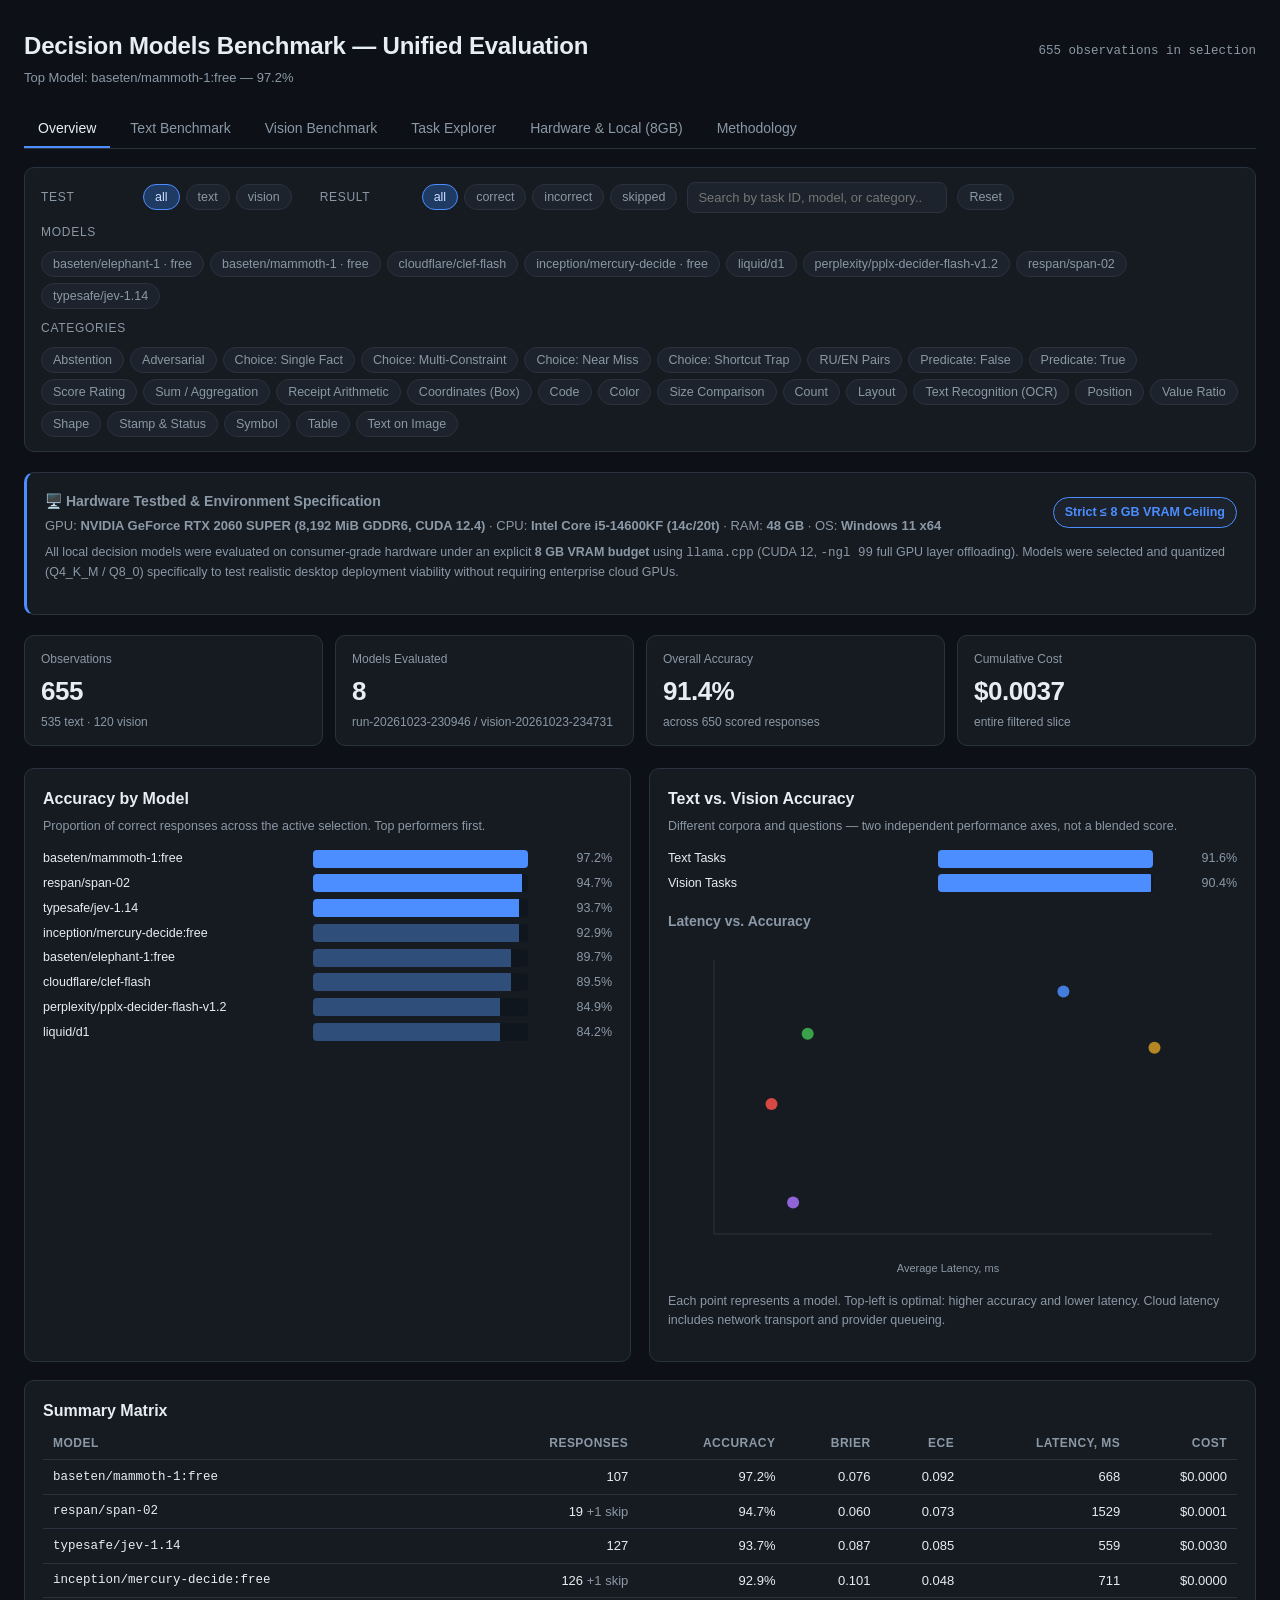
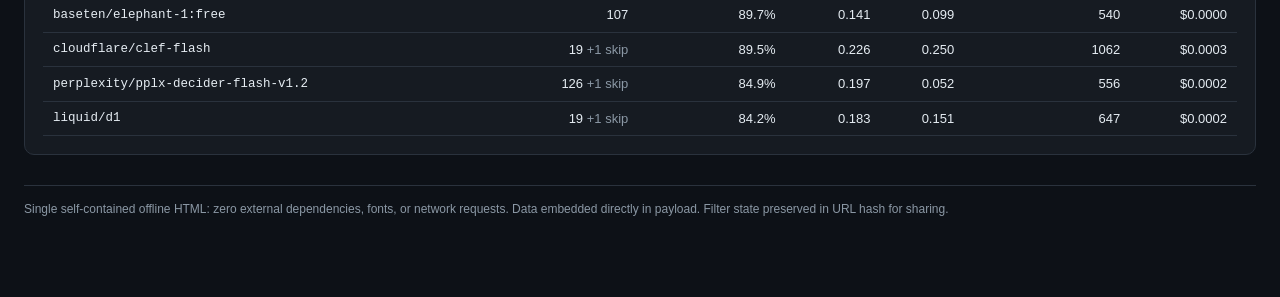
==== commit 9886f8b6: "feat: complete decision models benchmark with cloud vs local (8GB VRAM) and interactive report" ====
--- a/reports/index.html
+++ b/reports/index.html
@@ -184,7 +184,7 @@
       <div style="display:flex;justify-content:space-between;align-items:center;flex-wrap:wrap;gap:12px">
         <div>
           <h3 style="margin:0 0 4px">🖥️ Hardware Testbed &amp; Environment Specification</h3>
-          <div class="sub">GPU: <b>NVIDIA GeForce RTX 2060 SUPER (8,192 MiB GDDR6, CUDA 12.4)</b> · CPU: <b>Intel Core i5-14600KF (14c/20t)</b> · RAM: <b>48 GB</b> · OS: <b>Windows 10 x64</b></div>
+          <div class="sub">GPU: <b>NVIDIA GeForce RTX 2060 SUPER (8,192 MiB GDDR6, CUDA 12.4)</b> · CPU: <b>Intel Core i5-14600KF (14c/20t)</b> · RAM: <b>48 GB</b> · OS: <b>Windows 11 x64</b></div>
         </div>
         <span class="chip" style="border-color:var(--accent);color:var(--accent);font-weight:600">Strict ≤ 8 GB VRAM Ceiling</span>
       </div>
